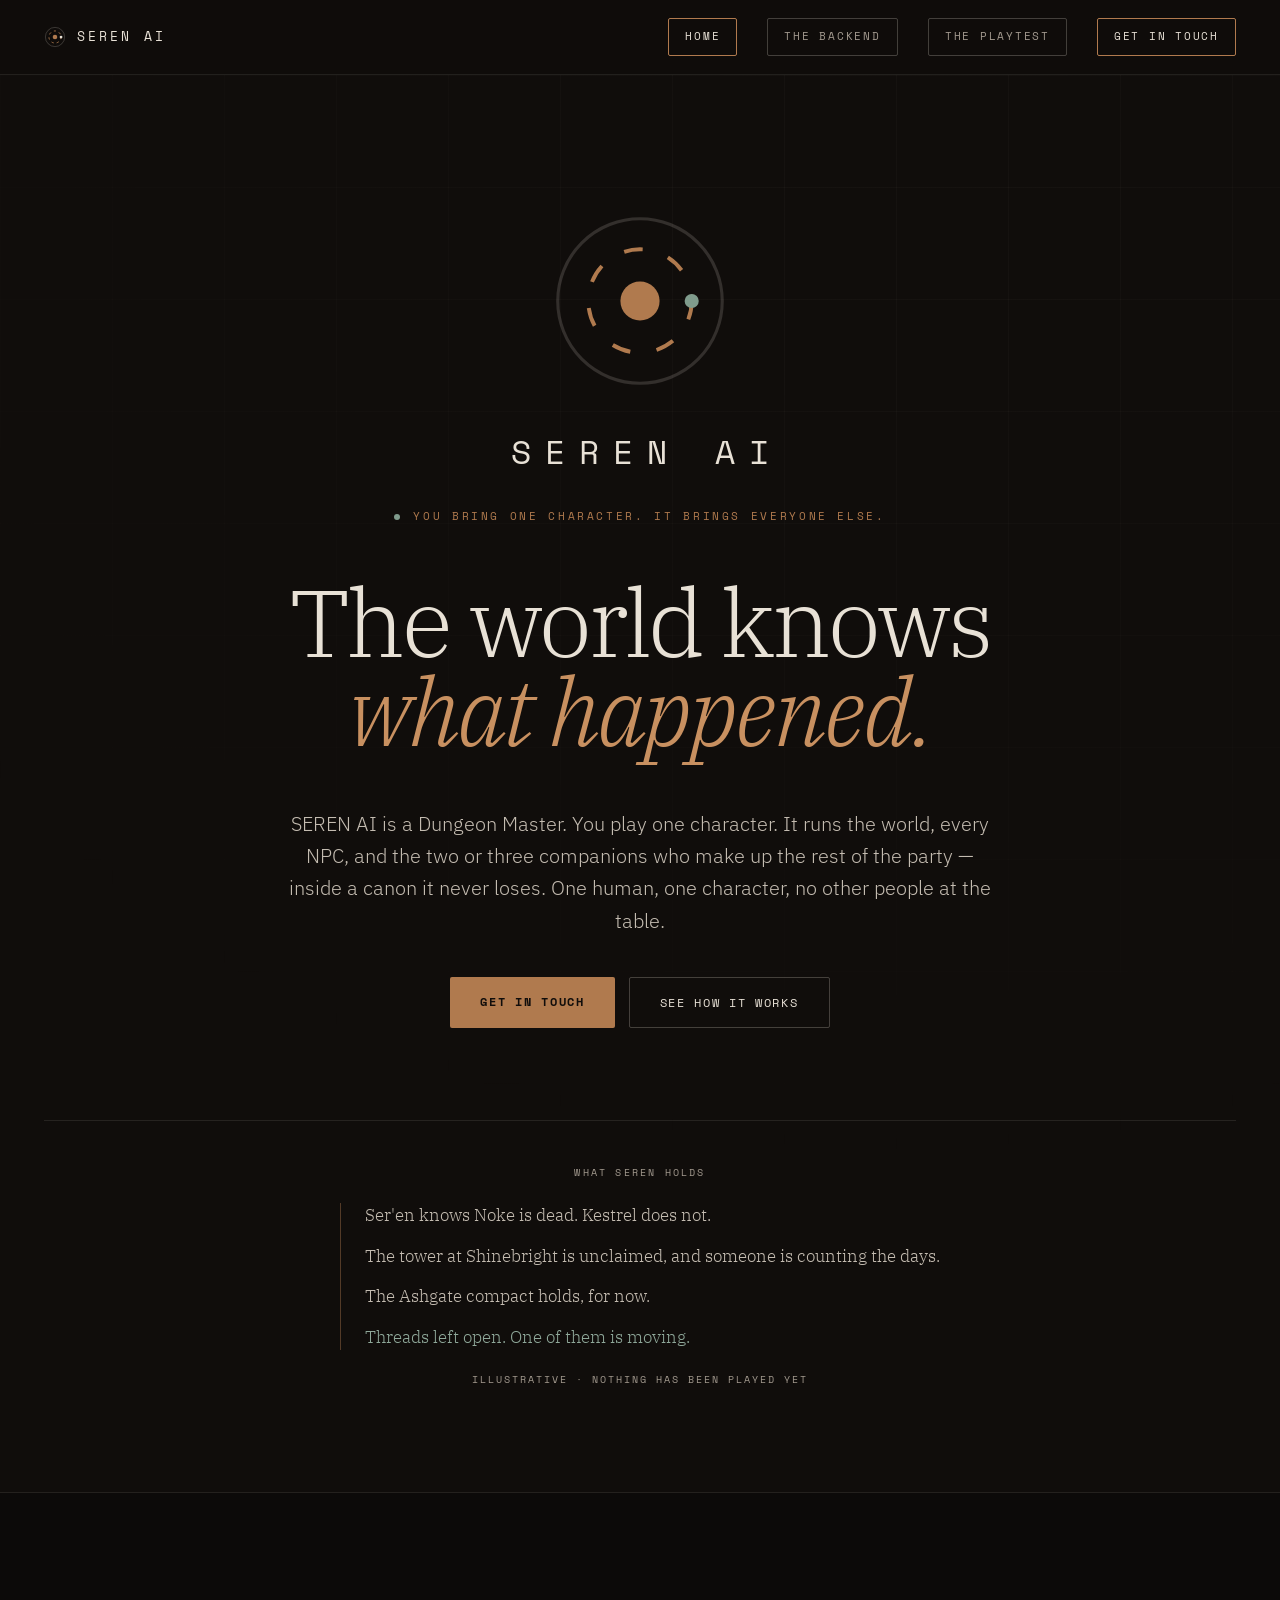
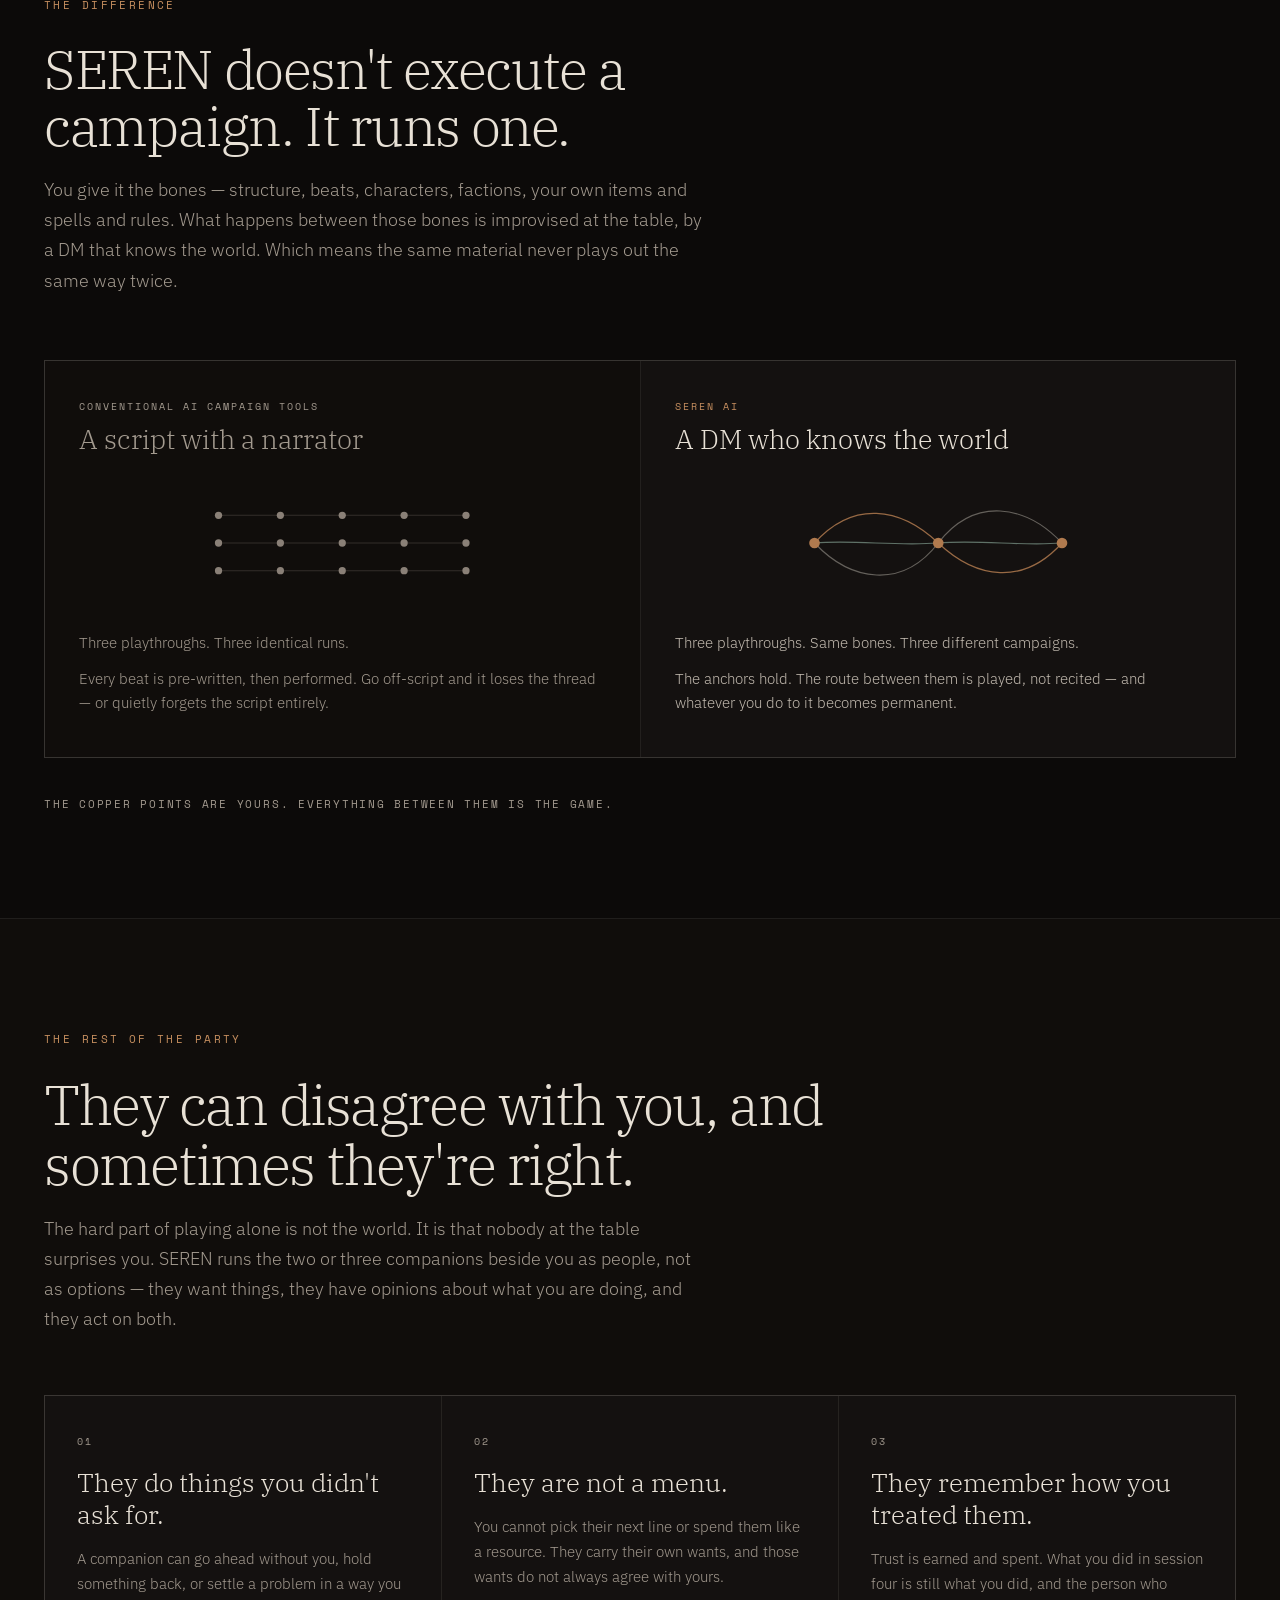
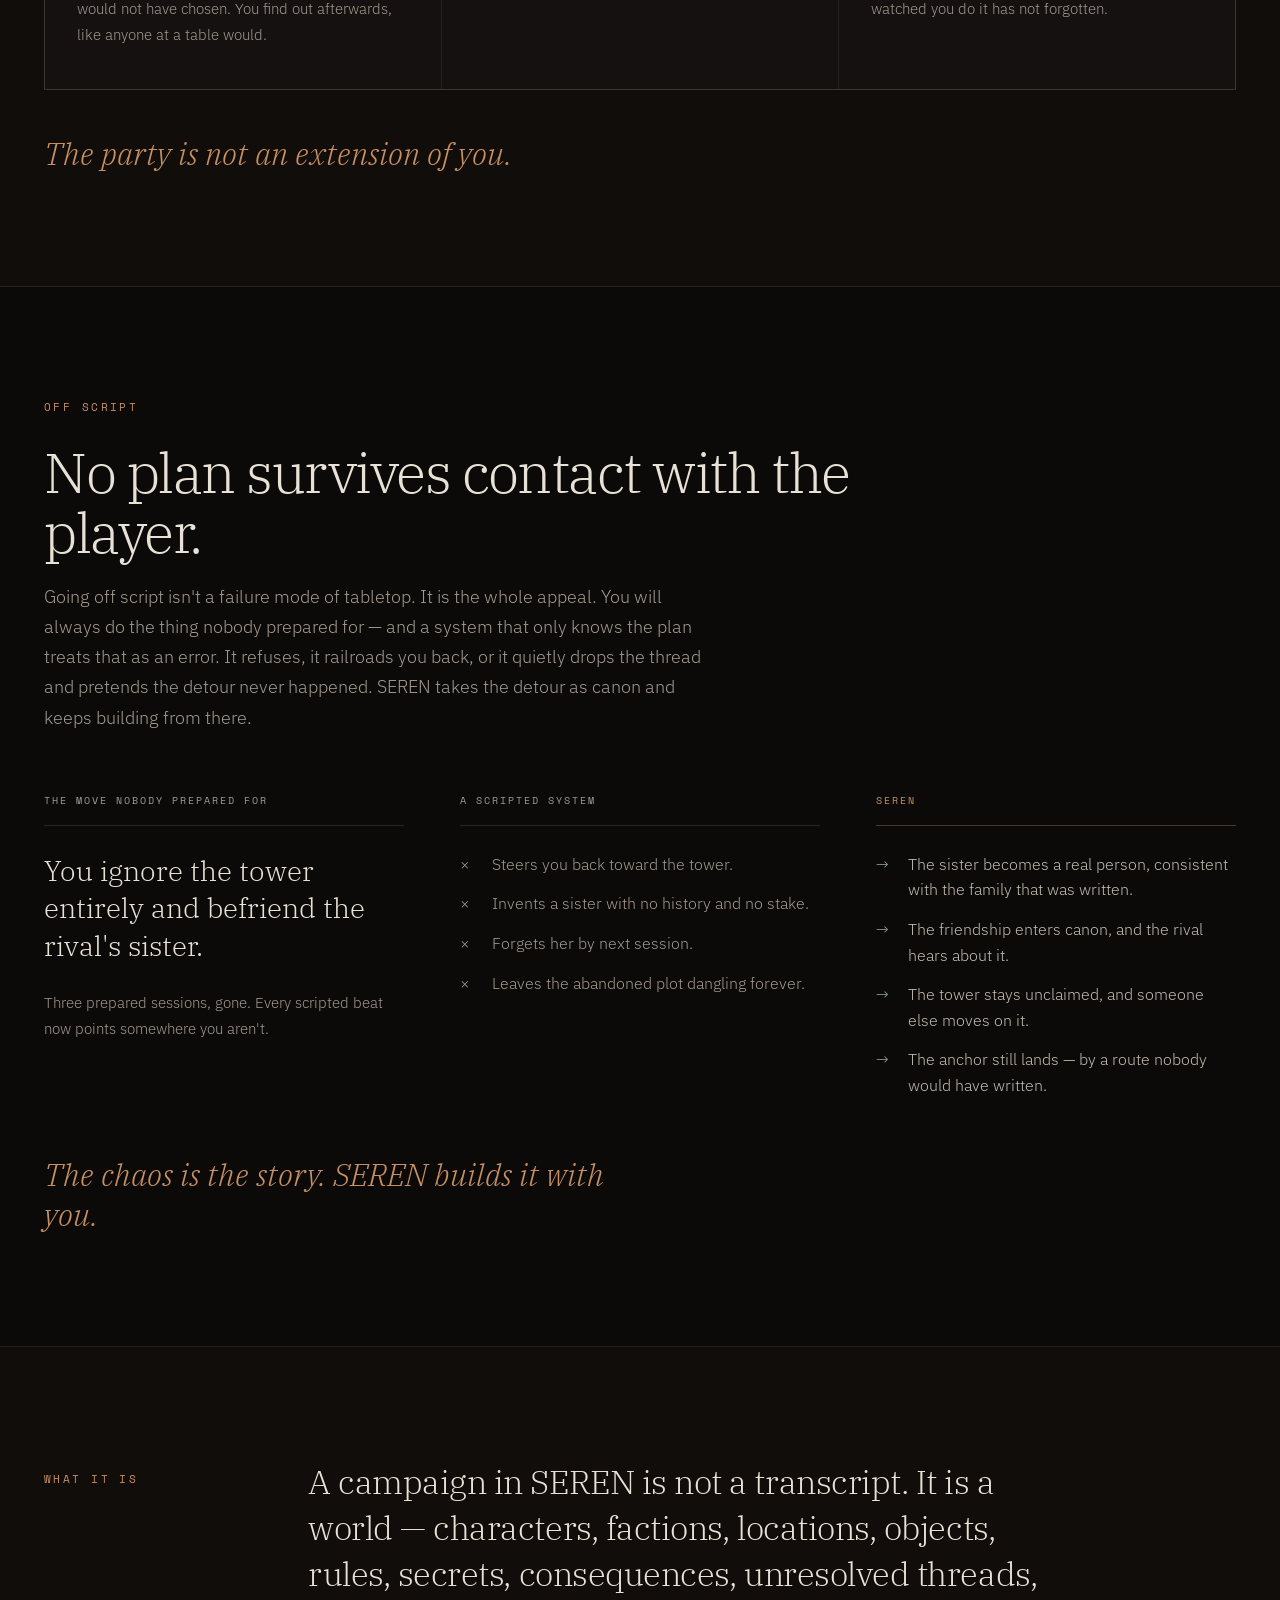
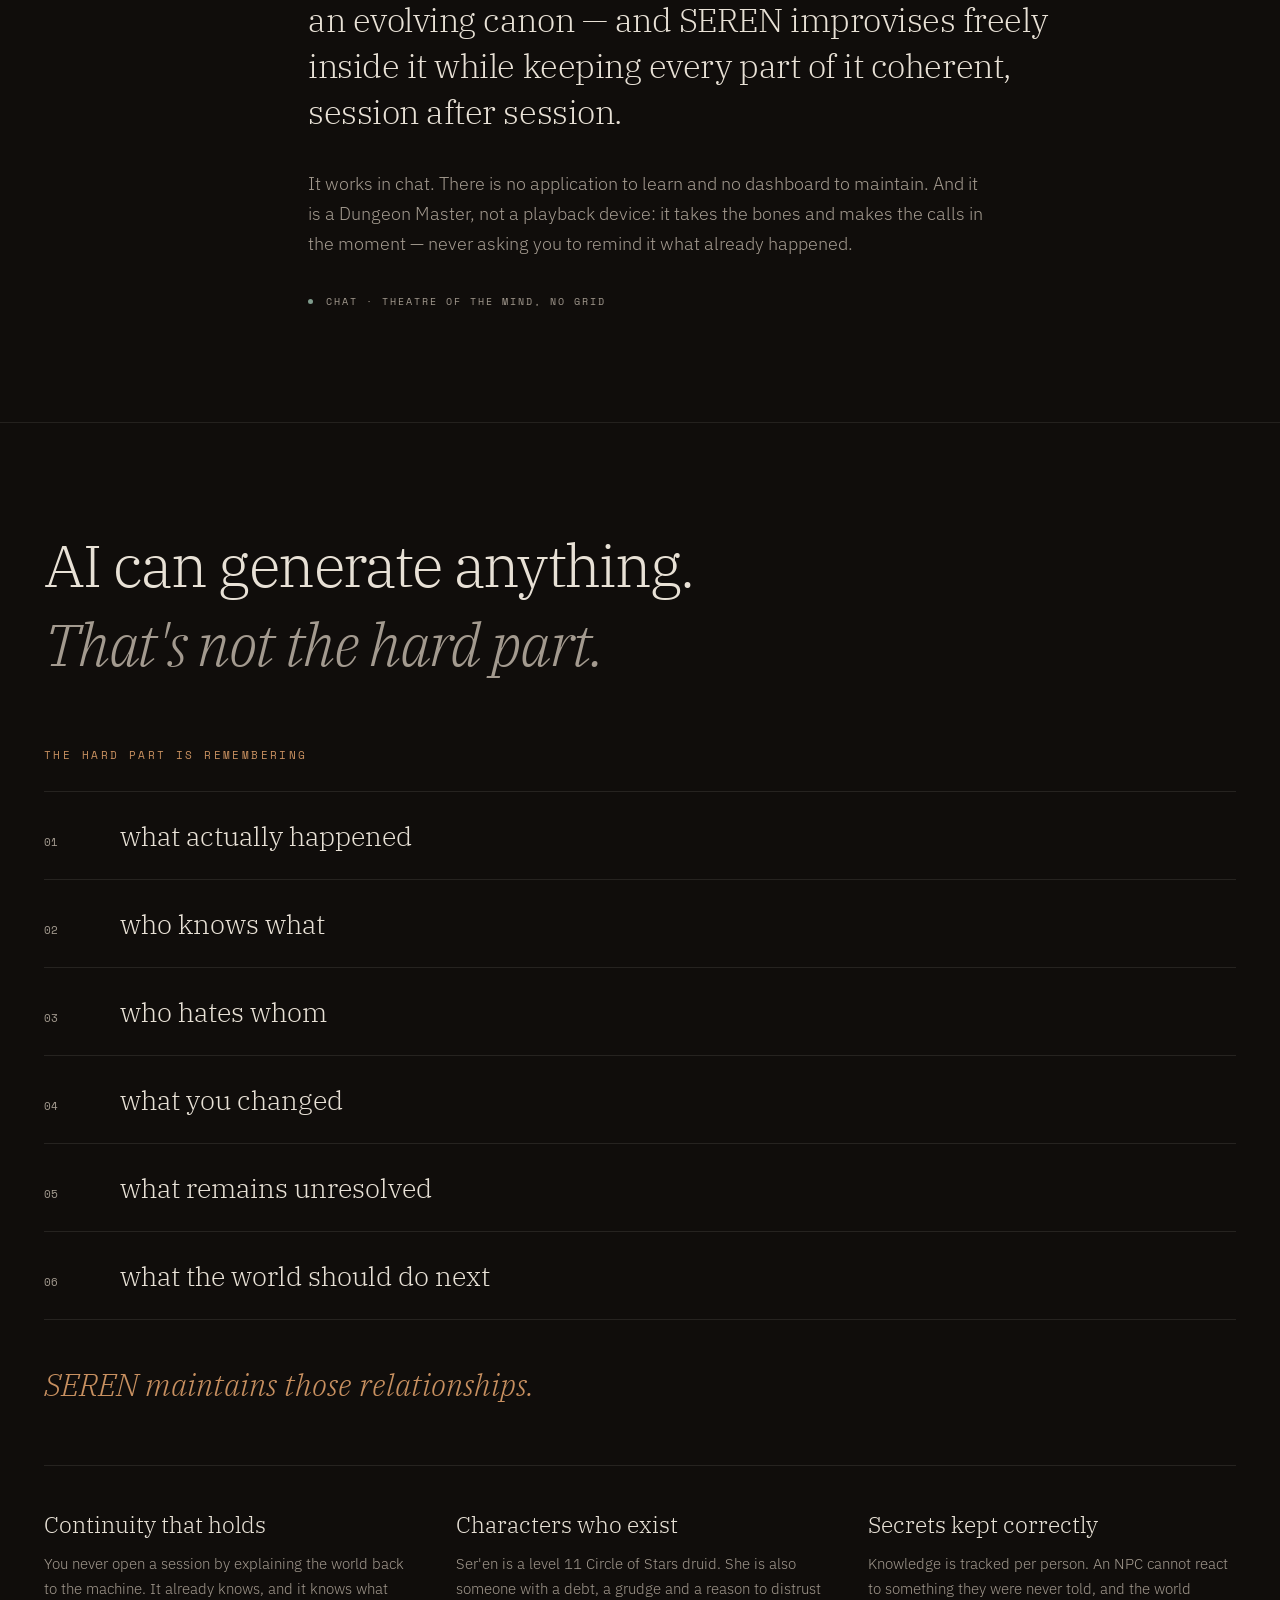
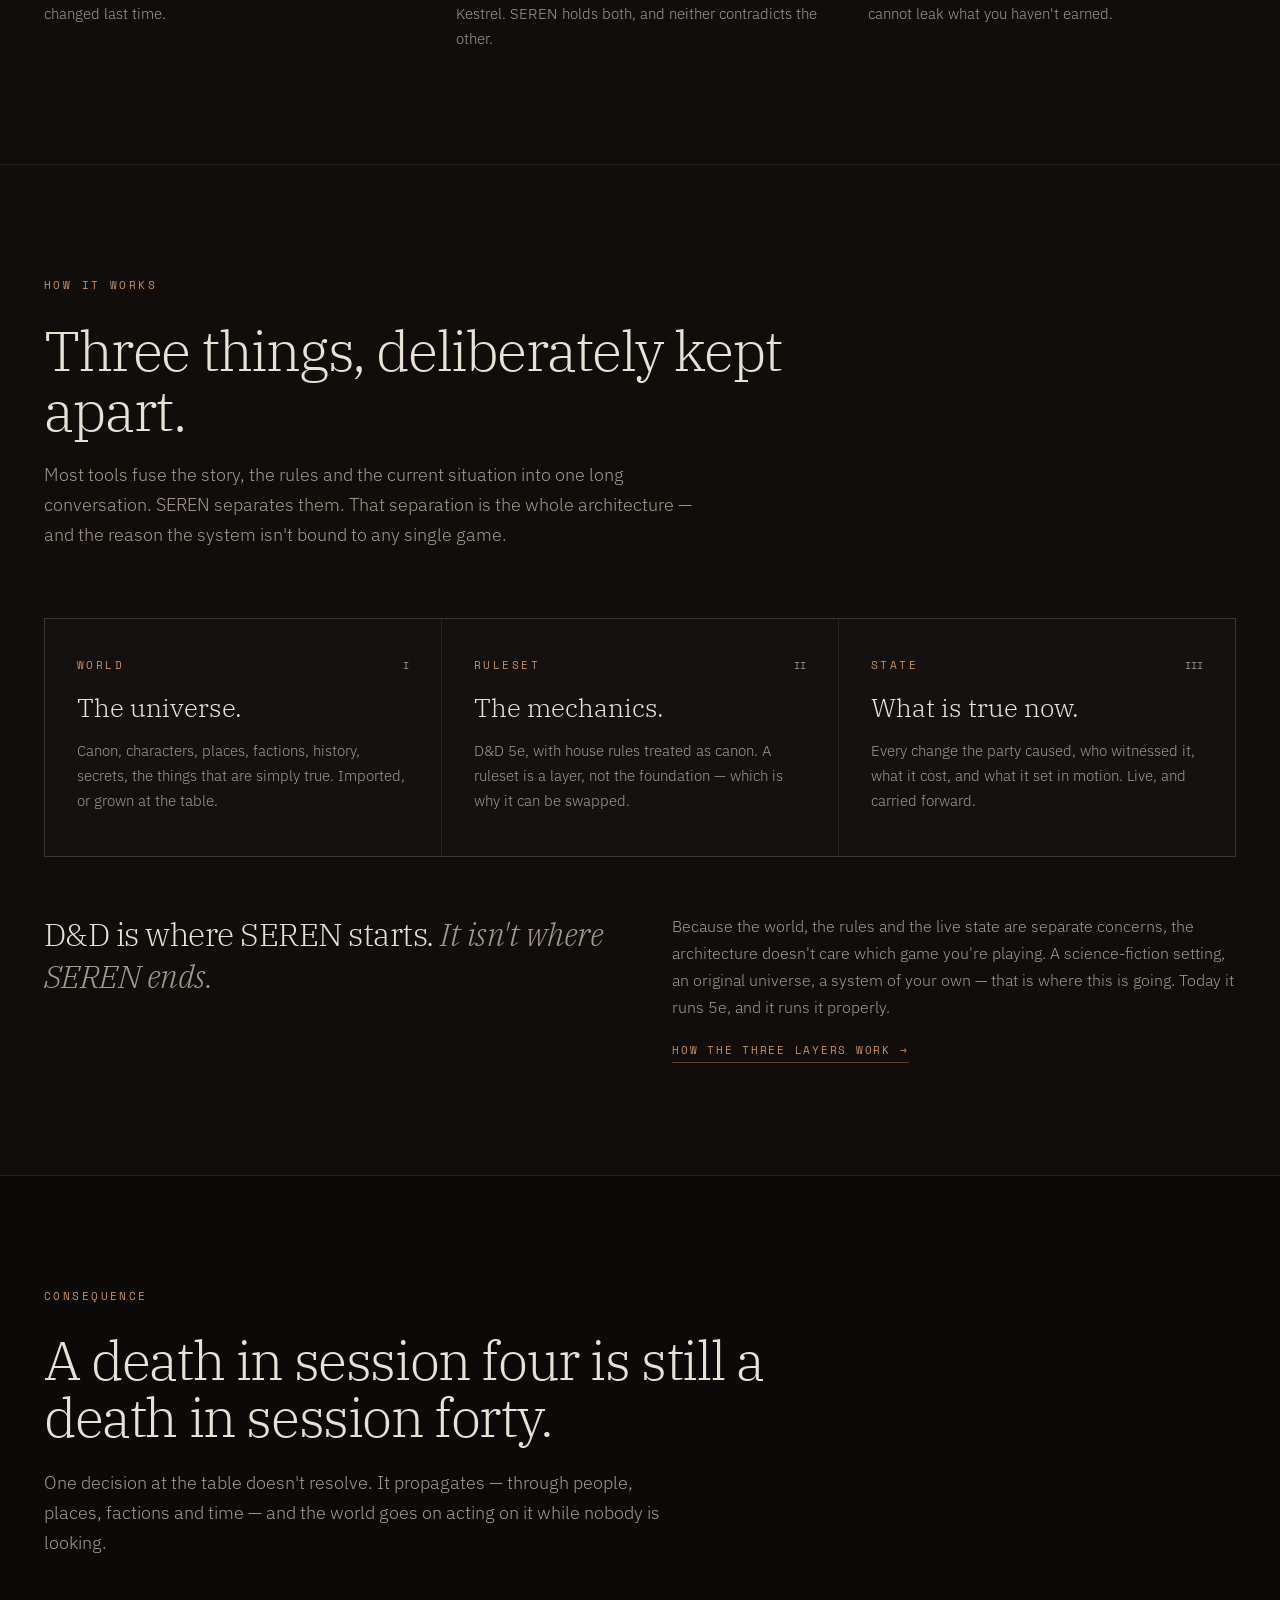
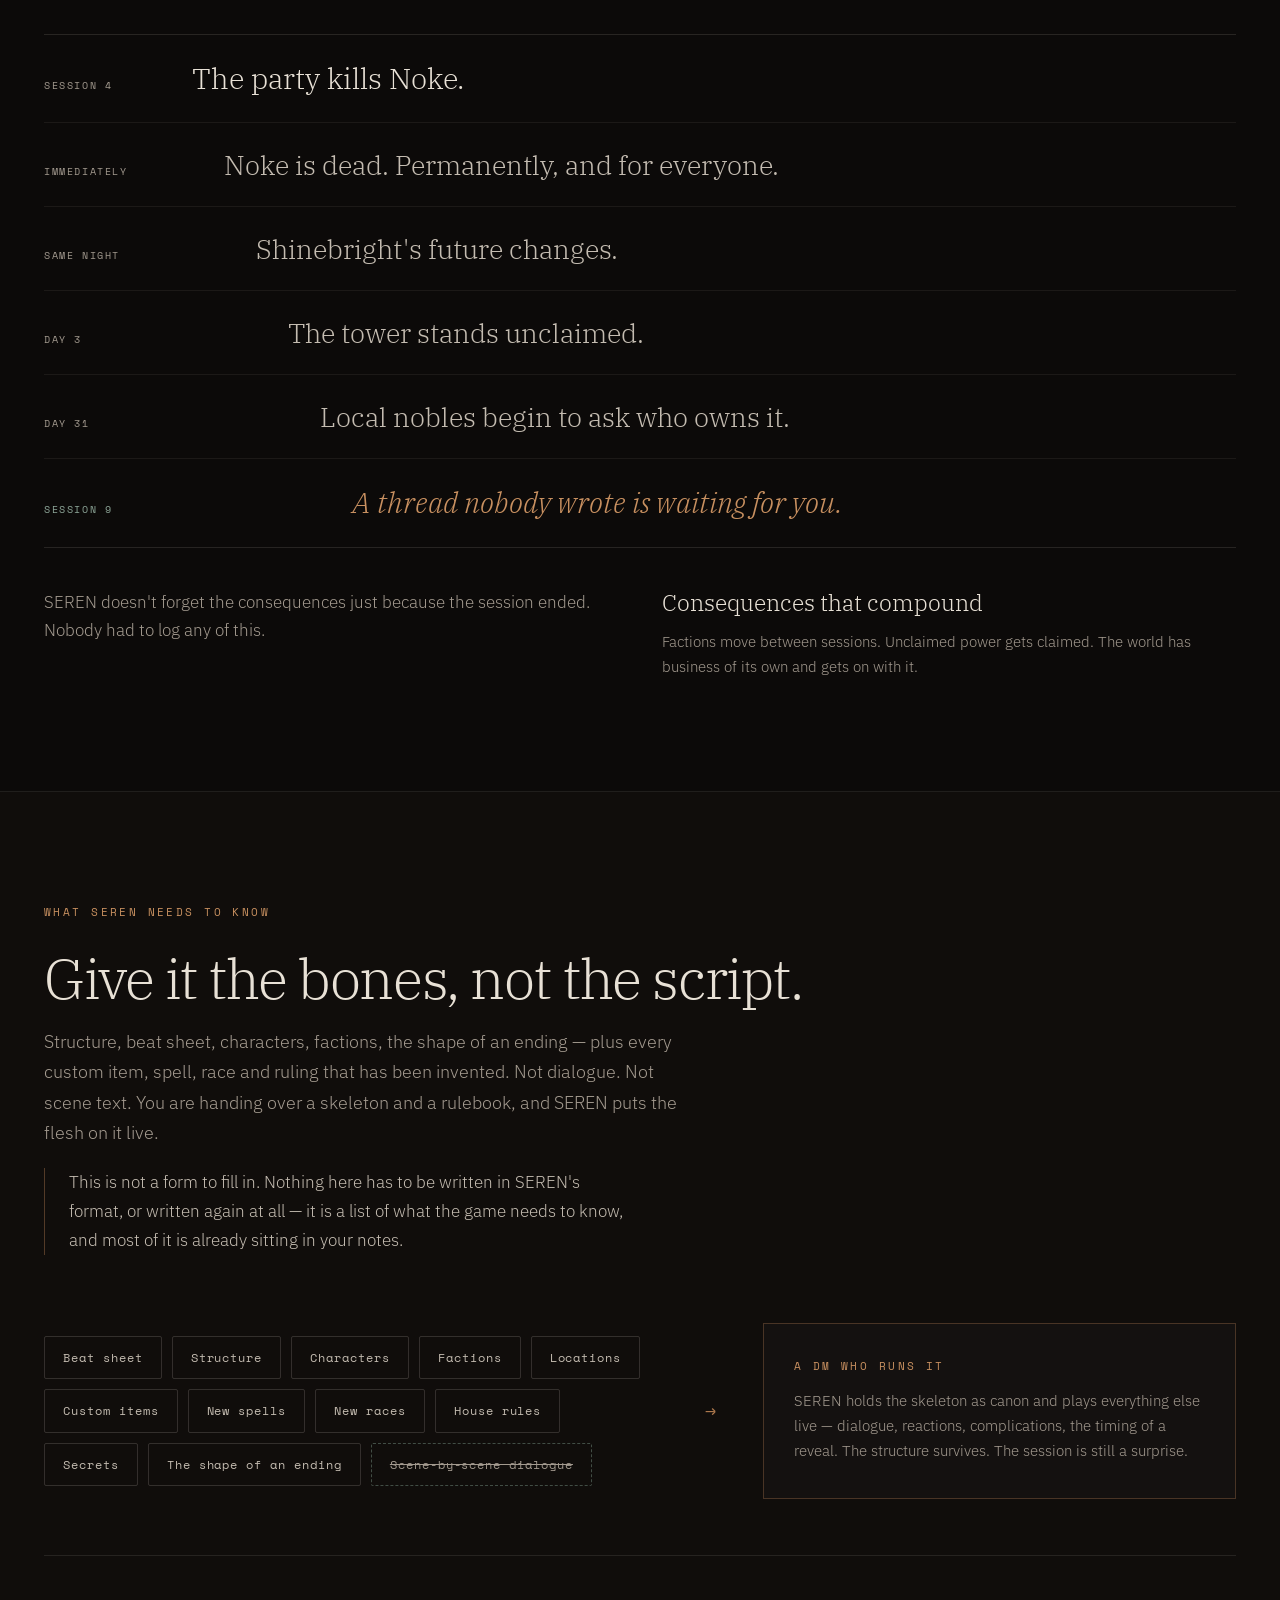
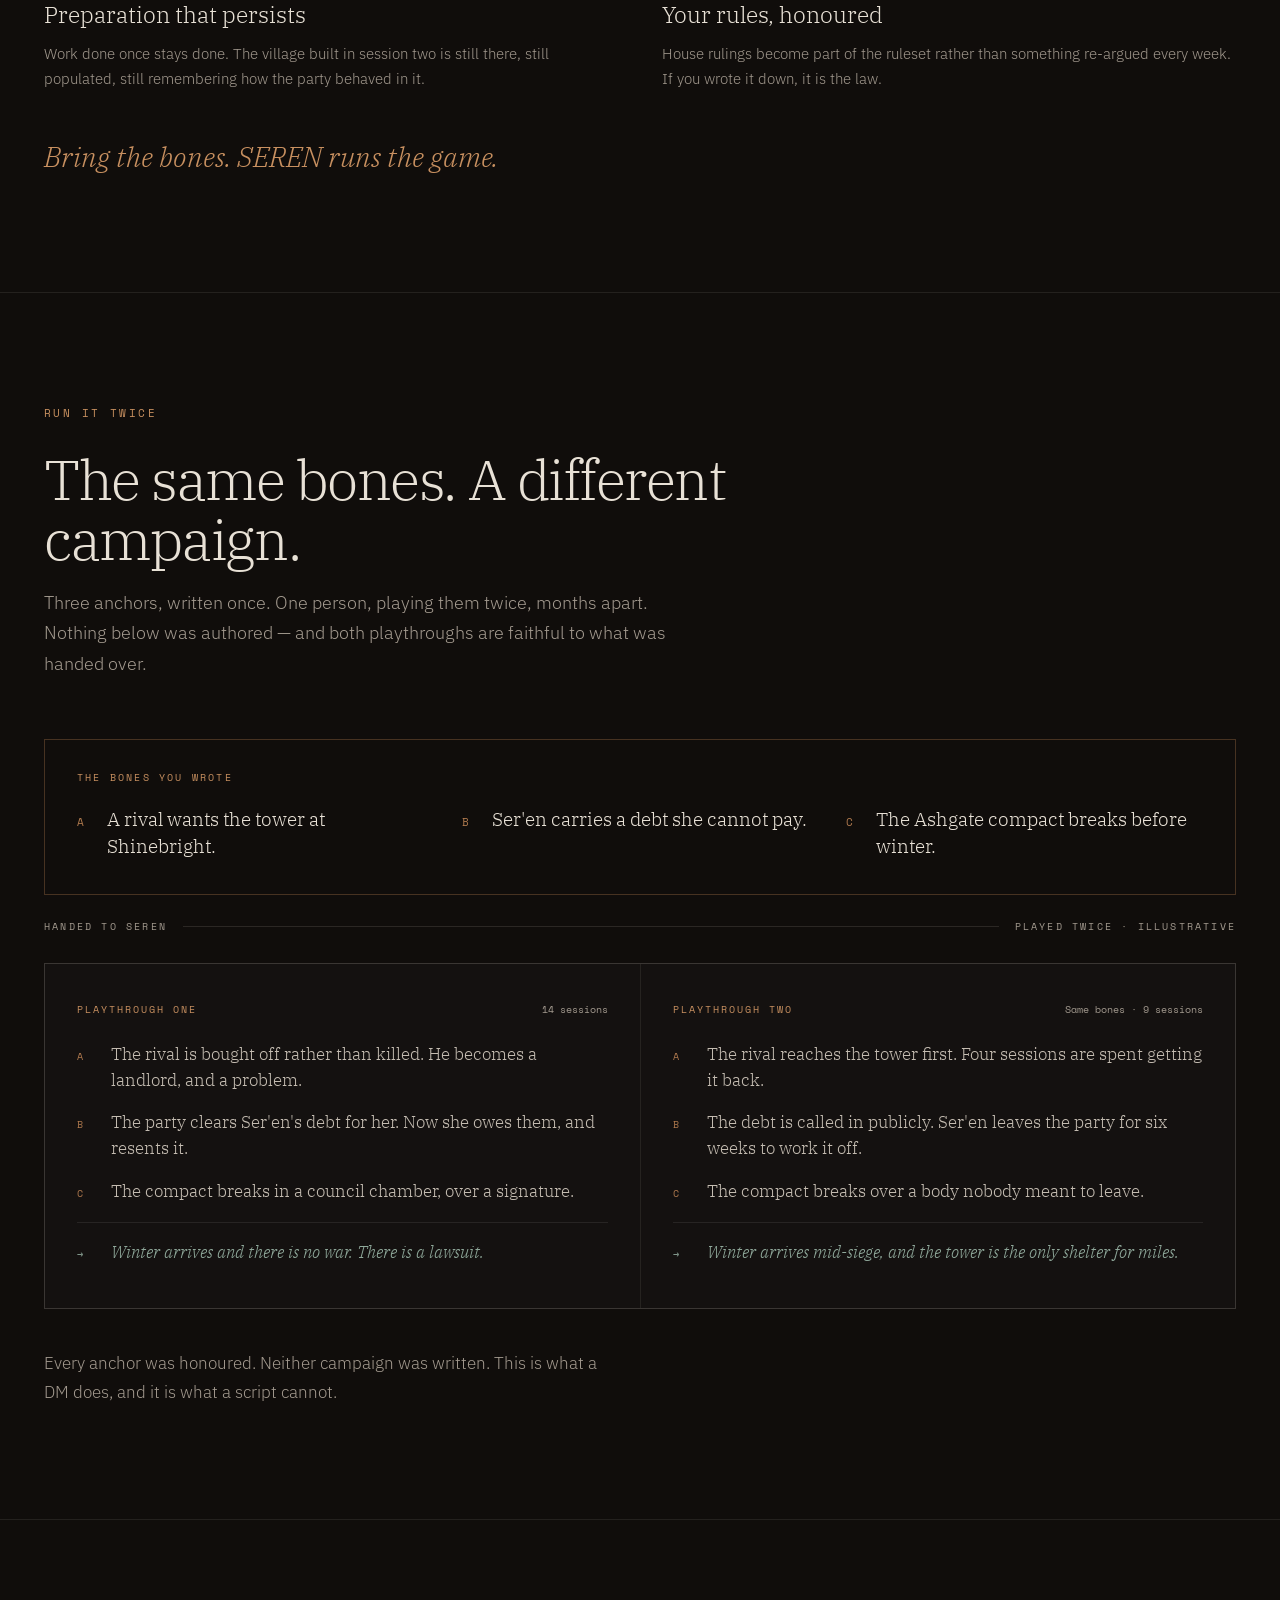
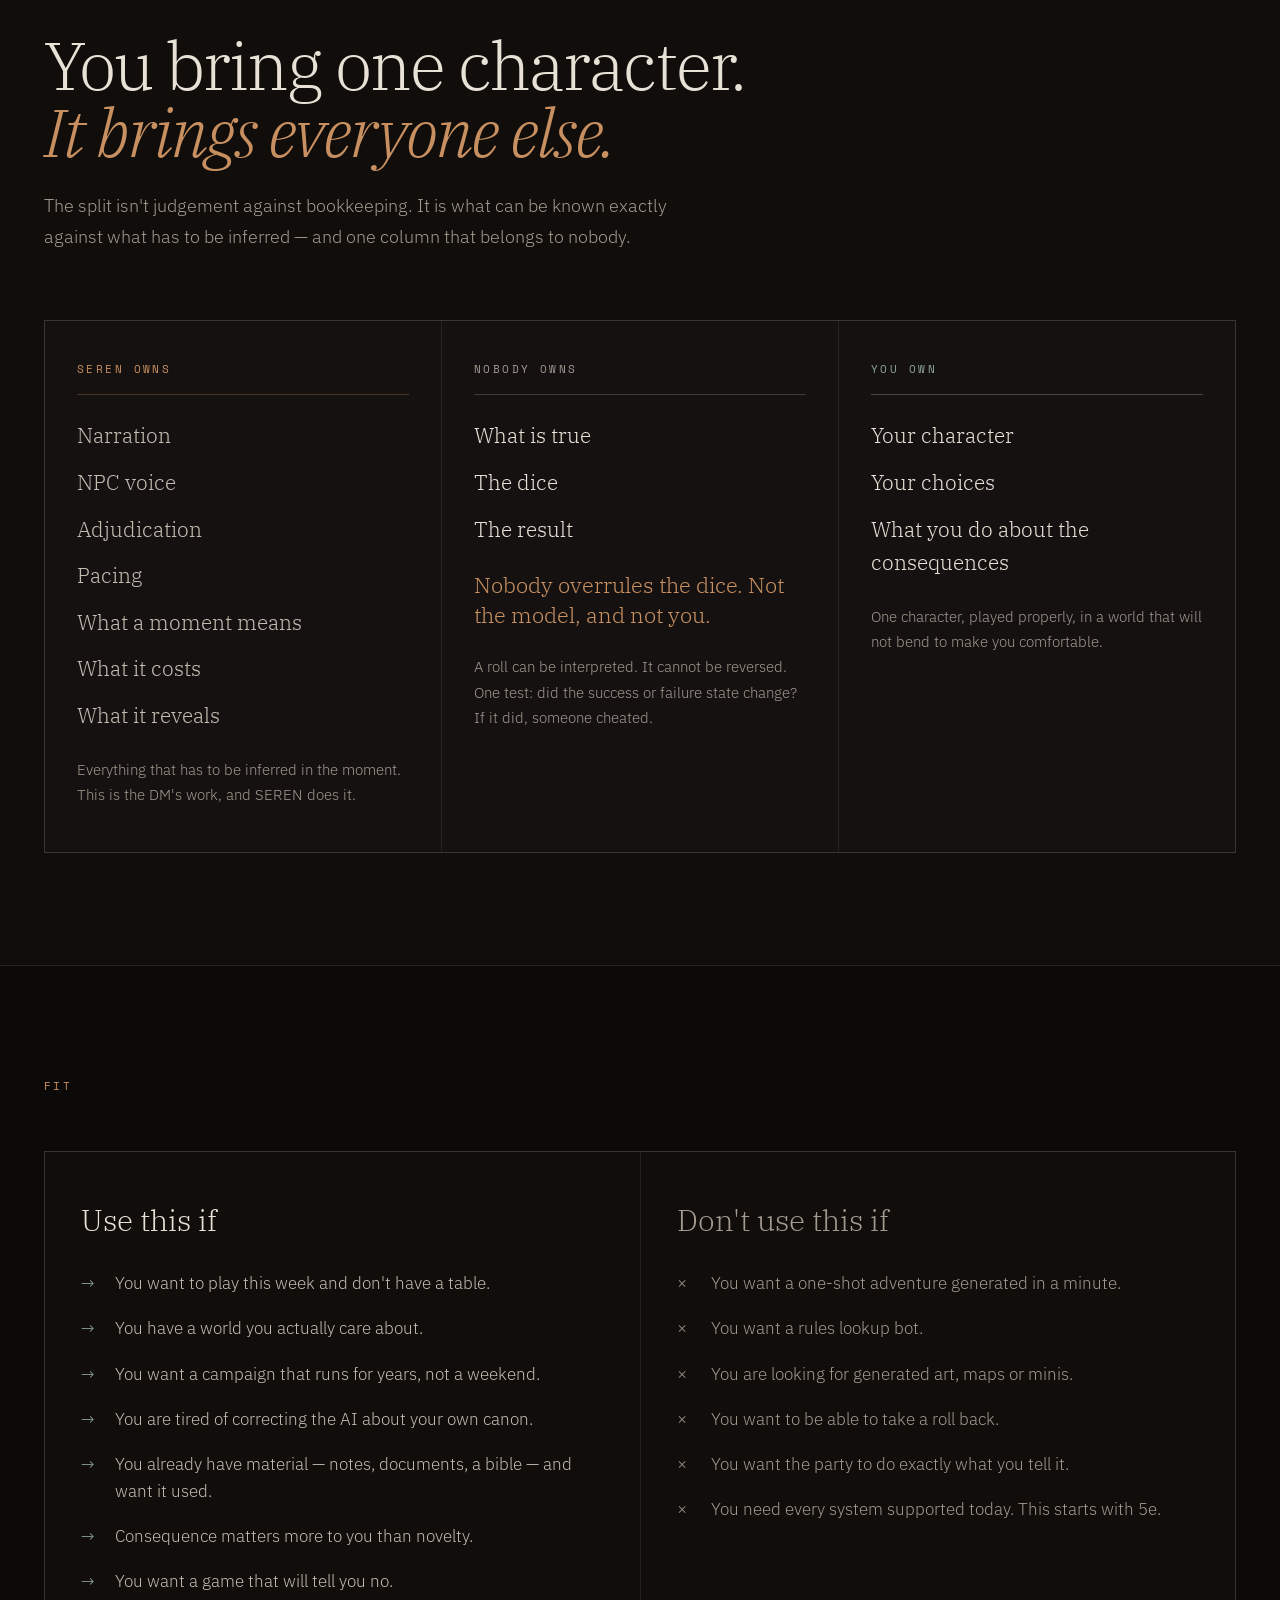
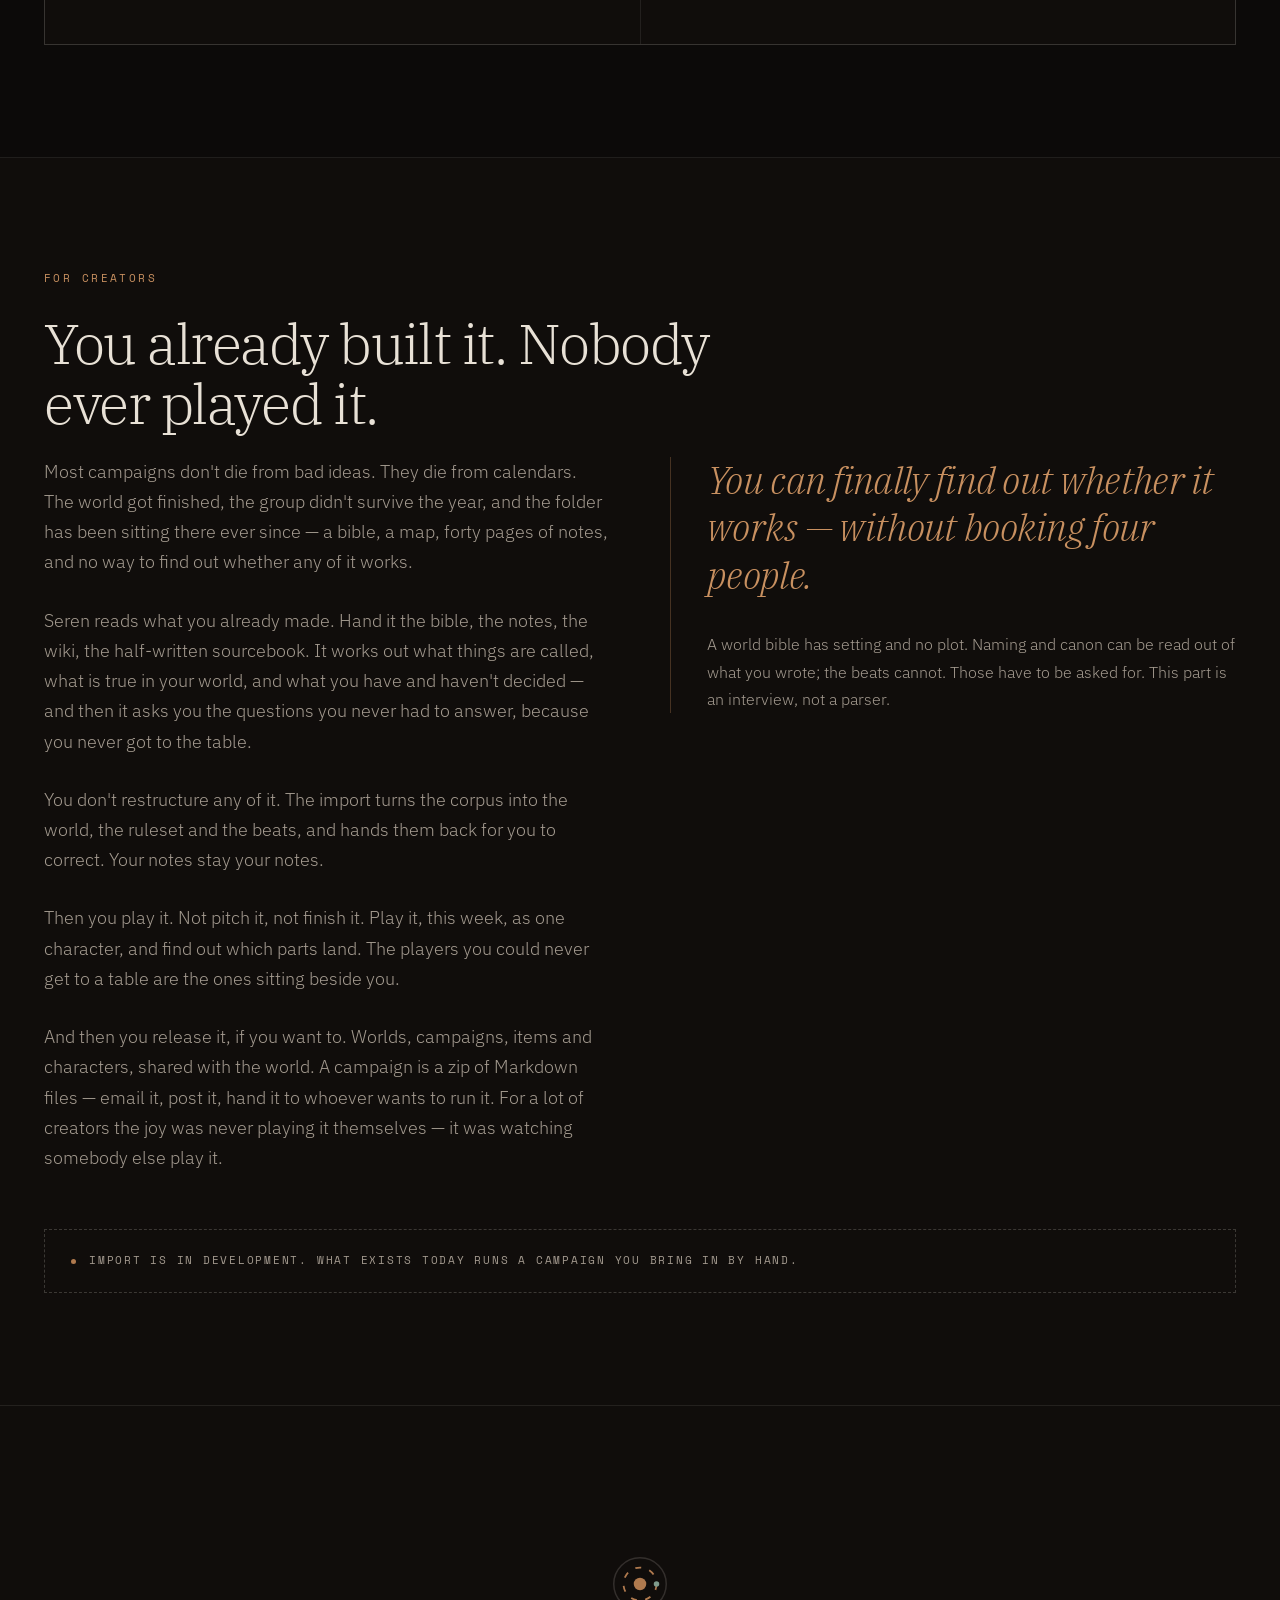
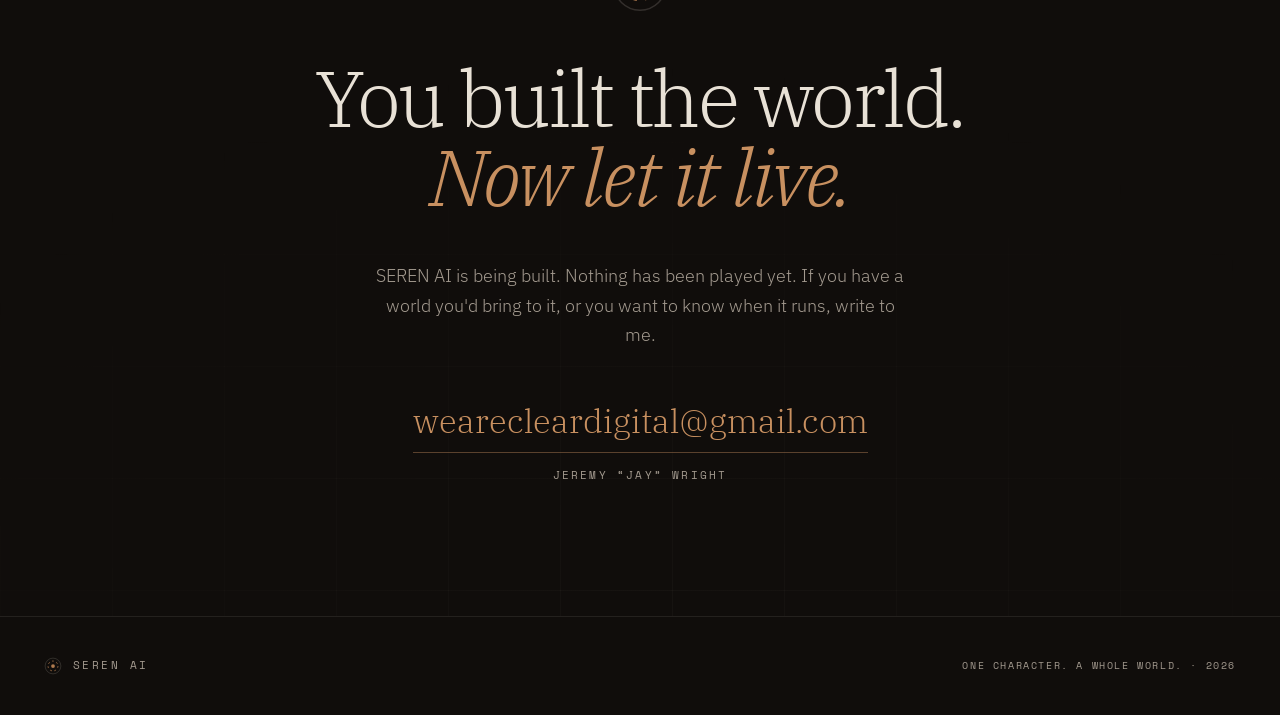
==== index.html @ 4dcf8646 "Playtest page, four-button nav, and the player's own turns index.html: nav replaced with four page b" ====
<!DOCTYPE html>
<html lang="en">
<head>
  <meta charset="utf-8">
  <meta name="viewport" content="width=device-width, initial-scale=1">
  <title>SEREN AI — You bring one character. It brings everyone else.</title>
  <meta name="description" content="A Dungeon Master that runs the world, every NPC and the rest of your party, inside a canon it never loses.">
  <meta name="theme-color" content="#100d0b">
  <meta property="og:title" content="SEREN AI — You bring one character. It brings everyone else.">
  <meta property="og:description" content="A Dungeon Master that runs the world, every NPC and the rest of your party, inside a canon it never loses.">
  <meta property="og:type" content="website">
  <link rel="preconnect" href="https://fonts.googleapis.com">
  <link rel="preconnect" href="https://fonts.gstatic.com" crossorigin>
  <link rel="stylesheet" href="https://fonts.googleapis.com/css2?family=IBM+Plex+Sans:wght@300;700&family=IBM+Plex+Serif:wght@300;700&family=Space+Mono:wght@400;700&display=swap">
  <link rel="stylesheet" href="seren.css">
</head>
<body>
<div class="page-box">

  <header class="site-header">
    <div class="row-3">
      <svg width="22" height="22" viewBox="0 0 24 24" fill="none" class="page-box-2">
        <circle cx="12" cy="12" r="10.5" stroke="rgba(232,225,214,.22)" stroke-width="1"></circle>
        <circle cx="12" cy="12" r="6.6" stroke="#b07a4e" stroke-width="1" stroke-dasharray="2.4 3.4"></circle>
        <circle cx="12" cy="12" r="2.5" fill="#b07a4e"></circle>
        <circle cx="18.6" cy="12" r="1.5" fill="#e8e1d6"></circle>
      </svg>
      <span class="page-meta">Seren&nbsp;AI</span>
    </div>
    <nav class="page-meta-2">
      <a href="index.html" class="nav-btn is-here">Home</a>
      <a href="backend.html" class="nav-btn">The backend</a>
      <a href="playtest.html" class="nav-btn">The playtest</a>
      <a href="#contact" class="nav-btn nav-btn-key">Get in touch</a>
    </nav>
  </header>

  <section class="page-box-3">
    <div class="page-veil"></div>
    <div class="page-col">
      <div class="page-row-3">
        <svg width="188" height="188" viewBox="0 0 24 24" fill="none" class="block">
          <circle cx="12" cy="12" r="10.5" stroke="rgba(232,225,214,.16)" stroke-width=".4"></circle>
          <g class="page-box-4">
            <circle cx="12" cy="12" r="6.6" stroke="#b07a4e" stroke-width=".5" stroke-dasharray="2.4 3.4"></circle>
            <circle cx="18.6" cy="12" r=".9" fill="#7f9b8c"></circle>
          </g>
          <circle cx="12" cy="12" r="2.5" fill="#b07a4e"></circle>
        </svg>
        <div class="page-meta-3">Seren AI</div>
        <div class="page-meta-4">
          <span class="page-dot"></span>
          <span>You bring one character. It brings everyone else.</span>
        </div>
      </div>

      <h1 class="page-title">The world knows<br><span class="text">what happened.</span></h1>
      <div class="page-row-4">
        <p class="page-text">SEREN AI is a Dungeon Master. You play one character. It runs the world, every NPC, and the two or three companions who make up the rest of the party — inside a canon it never loses. One human, one character, no other people at the table.</p>
        <div class="page-meta-5">
          <a href="#contact" class="page-box-5">Get in touch</a>
          <a href="#how" class="page-card-2">See how it works</a>
        </div>

        <div class="page-row-5">
          <div class="page-meta-6">What SEREN holds</div>
          <div class="page-display-2">
            <div>Ser'en knows Noke is dead. Kestrel does not.</div>
            <div>The tower at Shinebright is unclaimed, and someone is counting the days.</div>
            <div>The Ashgate compact holds, for now.</div>
            <div class="verdigris">Threads left open. One of them is moving.</div>
          </div>
          <div class="label-wide">Illustrative · nothing has been played yet</div>
        </div>
      </div>
    </div>
  </section>

  <section class="page-band">
    <div class="wrap">
      <div class="eyebrow">The difference</div>
      <h2 class="page-title-2">SEREN doesn't execute a campaign. It runs one.</h2>
      <p class="page-text-2">You give it the bones — structure, beats, characters, factions, your own items and spells and rules. What happens between those bones is improvised at the table, by a DM that knows the world. Which means the same material never plays out the same way twice.</p>

      <div class="page-grid4">
        <div class="page-row-6">
          <div class="page-row-2">
            <span class="label-wide">Conventional AI campaign tools</span>
            <span class="page-display-3">A script with a narrator</span>
          </div>
          <svg viewBox="0 0 280 120" width="100%" height="128" fill="none" class="block">
            <path d="M24 34H256" stroke="#332e2a" stroke-width="1"></path>
            <path d="M24 60H256" stroke="#332e2a" stroke-width="1"></path>
            <path d="M24 86H256" stroke="#332e2a" stroke-width="1"></path>
            <circle cx="24" cy="34" r="3.4" fill="#8a8077"></circle><circle cx="82" cy="34" r="3.4" fill="#8a8077"></circle><circle cx="140" cy="34" r="3.4" fill="#8a8077"></circle><circle cx="198" cy="34" r="3.4" fill="#8a8077"></circle><circle cx="256" cy="34" r="3.4" fill="#8a8077"></circle>
            <circle cx="24" cy="60" r="3.4" fill="#8a8077"></circle><circle cx="82" cy="60" r="3.4" fill="#8a8077"></circle><circle cx="140" cy="60" r="3.4" fill="#8a8077"></circle><circle cx="198" cy="60" r="3.4" fill="#8a8077"></circle><circle cx="256" cy="60" r="3.4" fill="#8a8077"></circle>
            <circle cx="24" cy="86" r="3.4" fill="#8a8077"></circle><circle cx="82" cy="86" r="3.4" fill="#8a8077"></circle><circle cx="140" cy="86" r="3.4" fill="#8a8077"></circle><circle cx="198" cy="86" r="3.4" fill="#8a8077"></circle><circle cx="256" cy="86" r="3.4" fill="#8a8077"></circle>
          </svg>
          <div class="page-row-7">
            <div>Three playthroughs. Three identical runs.</div>
            <div>Every beat is pre-written, then performed. Go off-script and it loses the thread — or quietly forgets the script entirely.</div>
          </div>
        </div>
        <div class="page-row-8">
          <div class="page-row-2">
            <span class="meta-2">SEREN AI</span>
            <span class="page-display-4">A DM who knows the world</span>
          </div>
          <svg viewBox="0 0 280 120" width="100%" height="128" fill="none" class="block">
            <path d="M24 60C60 20 104 26 140 60C176 94 220 100 256 60" stroke="#b07a4e" stroke-width="1.1" stroke-opacity=".85"></path>
            <path d="M24 60C62 57 100 63 140 60C180 57 218 63 256 60" stroke="#7f9b8c" stroke-width="1.1" stroke-opacity=".7"></path>
            <path d="M24 60C58 96 106 104 140 60C174 16 222 24 256 60" stroke="#e8e1d6" stroke-width="1.1" stroke-opacity=".38"></path>
            <circle cx="24" cy="60" r="5" fill="#b07a4e"></circle>
            <circle cx="140" cy="60" r="5" fill="#b07a4e"></circle>
            <circle cx="256" cy="60" r="5" fill="#b07a4e"></circle>
          </svg>
          <div class="page-row-9">
            <div>Three playthroughs. Same bones. Three different campaigns.</div>
            <div>The anchors hold. The route between them is played, not recited — and whatever you do to it becomes permanent.</div>
          </div>
        </div>
      </div>
      <p class="page-meta-7">The copper points are yours. Everything between them is the game.</p>
    </div>
  </section>

  <section id="party" class="band">
    <div class="wrap">
      <div class="eyebrow">The rest of the party</div>
      <h2 class="title">They can disagree with you, and sometimes they're right.</h2>
      <p class="text-2">The hard part of playing alone is not the world. It is that nobody at the table surprises you. SEREN runs the two or three companions beside you as people, not as options — they want things, they have opinions about what you are doing, and they act on both.</p>

      <div class="grid4">
        <div class="row">
          <span class="party-meta">01</span>
          <div class="display">They do things you didn't ask for.</div>
          <p class="body-copy">A companion can go ahead without you, hold something back, or settle a problem in a way you would not have chosen. You find out afterwards, like anyone at a table would.</p>
        </div>
        <div class="row">
          <span class="party-meta">02</span>
          <div class="display">They are not a menu.</div>
          <p class="body-copy">You cannot pick their next line or spend them like a resource. They carry their own wants, and those wants do not always agree with yours.</p>
        </div>
        <div class="row">
          <span class="party-meta">03</span>
          <div class="display">They remember how you treated them.</div>
          <p class="body-copy">Trust is earned and spent. What you did in session four is still what you did, and the person who watched you do it has not forgotten.</p>
        </div>
      </div>
      <p class="party-display">The party is not an extension of you.</p>
    </div>
  </section>

  <section class="band-2">
    <div class="wrap">
      <div class="eyebrow">Off script</div>
      <h2 class="title">No plan survives contact with the player.</h2>
      <p class="text-2">Going off script isn't a failure mode of tabletop. It is the whole appeal. You will always do the thing nobody prepared for — and a system that only knows the plan treats that as an error. It refuses, it railroads you back, or it quietly drops the thread and pretends the detour never happened. SEREN takes the detour as canon and keeps building from there.</p>

      <div class="party-grid4">
        <div class="party-row">
          <div class="party-meta-2">The move nobody prepared for</div>
          <div class="party-display-2">You ignore the tower entirely and befriend the rival's sister.</div>
          <p class="body-copy">Three prepared sessions, gone. Every scripted beat now points somewhere you aren't.</p>
        </div>

        <div class="party-row">
          <div class="party-meta-2">A scripted system</div>
          <div class="party-row-2">
            <div class="row-20"><span class="dust">×</span><span>Steers you back toward the tower.</span></div>
            <div class="row-20"><span class="dust">×</span><span>Invents a sister with no history and no stake.</span></div>
            <div class="row-20"><span class="dust">×</span><span>Forgets her by next session.</span></div>
            <div class="row-20"><span class="dust">×</span><span>Leaves the abandoned plot dangling forever.</span></div>
          </div>
        </div>

        <div class="party-row">
          <div class="party-meta-3">SEREN</div>
          <div class="party-row-3">
            <div class="row-20"><span class="verdigris">→</span><span>The sister becomes a real person, consistent with the family that was written.</span></div>
            <div class="row-20"><span class="verdigris">→</span><span>The friendship enters canon, and the rival hears about it.</span></div>
            <div class="row-20"><span class="verdigris">→</span><span>The tower stays unclaimed, and someone else moves on it.</span></div>
            <div class="row-20"><span class="verdigris">→</span><span>The anchor still lands — by a route nobody would have written.</span></div>
          </div>
        </div>
      </div>

      <p class="party-display-3">The chaos is the story. SEREN builds it with you.</p>
    </div>
  </section>

  <section id="what" class="band">
    <div class="what-grid4">
      <div class="what-meta-2">What it is</div>
      <div class="what-row">
        <p class="what-display-2">A campaign in SEREN is not a transcript. It is a world — characters, factions, locations, objects, rules, secrets, consequences, unresolved threads, an evolving canon — and SEREN improvises freely inside it while keeping every part of it coherent, session after session.</p>
        <p class="what-text">It works in chat. There is no application to learn and no dashboard to maintain. And it is a Dungeon Master, not a playback device: it takes the bones and makes the calls in the moment — never asking you to remind it what already happened.</p>
        <div class="what-meta-3">
          <span class="what-dot"></span>
          <span>Chat · theatre of the mind, no grid</span>
        </div>
      </div>
    </div>
  </section>

  <section class="band">
    <div class="wrap">
      <h2 class="what-title">AI can generate anything.</h2>
      <h2 class="what-title-2">That's not the hard part.</h2>
      <div class="eyebrow">The hard part is remembering</div>
      <div class="row-4">
        <div class="what-grid3">
          <span class="what-meta">01</span>
          <span class="what-display">what actually happened</span>
        </div>
        <div class="what-grid3">
          <span class="what-meta">02</span>
          <span class="what-display">who knows what</span>
        </div>
        <div class="what-grid3">
          <span class="what-meta">03</span>
          <span class="what-display">who hates whom</span>
        </div>
        <div class="what-grid3">
          <span class="what-meta">04</span>
          <span class="what-display">what you changed</span>
        </div>
        <div class="what-grid3">
          <span class="what-meta">05</span>
          <span class="what-display">what remains unresolved</span>
        </div>
        <div class="what-grid3-2">
          <span class="what-meta">06</span>
          <span class="what-display">what the world should do next</span>
        </div>
      </div>
      <p class="what-display-3">SEREN maintains those relationships.</p>

      <div class="what-grid4-2">
        <div class="row-2">
          <div class="pull">Continuity that holds</div>
          <p class="body-copy">You never open a session by explaining the world back to the machine. It already knows, and it knows what changed last time.</p>
        </div>
        <div class="row-2">
          <div class="pull">Characters who exist</div>
          <p class="body-copy">Ser'en is a level 11 Circle of Stars druid. She is also someone with a debt, a grudge and a reason to distrust Kestrel. SEREN holds both, and neither contradicts the other.</p>
        </div>
        <div class="row-2">
          <div class="pull">Secrets kept correctly</div>
          <p class="body-copy">Knowledge is tracked per person. An NPC cannot react to something they were never told, and the world cannot leak what you haven't earned.</p>
        </div>
      </div>
    </div>
  </section>

  <section id="how" class="band">
    <div class="wrap">
      <div class="eyebrow">How it works</div>
      <h2 class="title">Three things, deliberately kept apart.</h2>
      <p class="text-4">Most tools fuse the story, the rules and the current situation into one long conversation. SEREN separates them. That separation is the whole architecture — and the reason the system isn't bound to any single game.</p>

      <div class="how-grid2">
        <div class="row">
          <div class="how-row">
            <span class="eyebrow-bare">World</span>
            <span class="how-meta-2">I</span>
          </div>
          <div class="display">The universe.</div>
          <p class="how-text">Canon, characters, places, factions, history, secrets, the things that are simply true. Imported, or grown at the table.</p>
        </div>
        <div class="row">
          <div class="how-row">
            <span class="eyebrow-bare">Ruleset</span>
            <span class="how-meta-2">II</span>
          </div>
          <div class="display">The mechanics.</div>
          <p class="how-text">D&amp;D 5e, with house rules treated as canon. A ruleset is a layer, not the foundation — which is why it can be swapped.</p>
        </div>
        <div class="row">
          <div class="how-row">
            <span class="eyebrow-bare">State</span>
            <span class="how-meta-2">III</span>
          </div>
          <div class="display">What is true now.</div>
          <p class="how-text">Every change the party caused, who witnessed it, what it cost, and what it set in motion. Live, and carried forward.</p>
        </div>
      </div>

      <div class="how-grid4">
        <p class="how-display-5">D&amp;D is where SEREN starts. <span class="text-5">It isn't where SEREN ends.</span></p>
        <div class="how-row-6">
          <p class="text-3">Because the world, the rules and the live state are separate concerns, the architecture doesn't care which game you're playing. A science-fiction setting, an original universe, a system of your own — that is where this is going. Today it runs 5e, and it runs it properly.</p>
          <a href="backend.html" class="how-meta-4">How the three layers work →</a>
        </div>
      </div>
    </div>
  </section>

  <section class="band-2">
    <div class="wrap">
      <div class="eyebrow">Consequence</div>
      <h2 class="how-title">A death in session four is still a death in session forty.</h2>
      <p class="how-text-4">One decision at the table doesn't resolve. It propagates — through people, places, factions and time — and the world goes on acting on it while nobody is looking.</p>

      <div class="row-4">
        <div class="how-grid3-5">
          <span class="label">Session 4</span>
          <span class="how-display-6">The party kills Noke.</span>
        </div>
        <div class="how-grid3-2">
          <span class="label">Immediately</span>
          <span class="how-display-7">Noke is dead. Permanently, and for everyone.</span>
        </div>
        <div class="how-grid3-2">
          <span class="label">Same night</span>
          <span class="how-display-8">Shinebright's future changes.</span>
        </div>
        <div class="how-grid3-2">
          <span class="label">Day 3</span>
          <span class="how-display-9">The tower stands unclaimed.</span>
        </div>
        <div class="how-grid3-2">
          <span class="label">Day 31</span>
          <span class="how-display-10">Local nobles begin to ask who owns it.</span>
        </div>
        <div class="how-grid3-6">
          <span class="meta-3">Session 9</span>
          <span class="how-display-11">A thread nobody wrote is waiting for you.</span>
        </div>
      </div>
      <div class="how-grid4-2">
        <p class="how-text-5">SEREN doesn't forget the consequences just because the session ended. Nobody had to log any of this.</p>
        <div class="row-2">
          <div class="pull">Consequences that compound</div>
          <p class="body-copy">Factions move between sessions. Unclaimed power gets claimed. The world has business of its own and gets on with it.</p>
        </div>
      </div>
    </div>
  </section>

  <section class="band">
    <div class="wrap">
      <div class="eyebrow">What SEREN needs to know</div>
      <h2 class="title">Give it the bones, not the script.</h2>
      <p class="how-text-6">Structure, beat sheet, characters, factions, the shape of an ending — plus every custom item, spell, race and ruling that has been invented. Not dialogue. Not scene text. You are handing over a skeleton and a rulebook, and SEREN puts the flesh on it live.</p>
      <p class="how-text-7">This is not a form to fill in. Nothing here has to be written in SEREN's format, or written again at all — it is a list of what the game needs to know, and most of it is already sitting in your notes.</p>

      <div class="how-grid5">
        <div class="how-row-7">
          <span class="how-card">Beat sheet</span>
          <span class="how-card">Structure</span>
          <span class="how-card">Characters</span>
          <span class="how-card">Factions</span>
          <span class="how-card">Locations</span>
          <span class="how-card">Custom items</span>
          <span class="how-card">New spells</span>
          <span class="how-card">New races</span>
          <span class="how-card">House rules</span>
          <span class="how-card">Secrets</span>
          <span class="how-card">The shape of an ending</span>
          <span class="how-meta-5">Scene-by-scene dialogue</span>
        </div>
        <div class="how-meta-6">→</div>
        <div class="how-card-2">
          <span class="eyebrow-bare">A DM who runs it</span>
          <p class="how-text">SEREN holds the skeleton as canon and plays everything else live — dialogue, reactions, complications, the timing of a reveal. The structure survives. The session is still a surprise.</p>
        </div>
      </div>

      <div class="how-grid4-3">
        <div class="row-2">
          <div class="pull">Preparation that persists</div>
          <p class="body-copy">Work done once stays done. The village built in session two is still there, still populated, still remembering how the party behaved in it.</p>
        </div>
        <div class="row-2">
          <div class="pull">Your rules, honoured</div>
          <p class="body-copy">House rulings become part of the ruleset rather than something re-argued every week. If you wrote it down, it is the law.</p>
        </div>
      </div>
      <p class="how-display-12">Bring the bones. SEREN runs the game.</p>
    </div>
  </section>

  <section class="band">
    <div class="wrap">
      <div class="eyebrow">Run it twice</div>
      <h2 class="title-2">The same bones. A different campaign.</h2>
      <p class="text-6">Three anchors, written once. One person, playing them twice, months apart. Nothing below was authored — and both playthroughs are faithful to what was handed over.</p>

      <div class="how-card-3">
        <span class="how-meta-7">The bones you wrote</span>
        <div class="how-grid4-4">
          <div class="how-grid3-3"><span class="meta">A</span><span class="how-display-2">A rival wants the tower at Shinebright.</span></div>
          <div class="how-grid3-3"><span class="meta">B</span><span class="how-display-2">Ser'en carries a debt she cannot pay.</span></div>
          <div class="how-grid3-3"><span class="meta">C</span><span class="how-display-2">The Ashgate compact breaks before winter.</span></div>
        </div>
      </div>

      <div class="how-meta-8">
        <span class="how-text-3">Handed to SEREN</span>
        <span class="how-card-4"></span>
        <span class="how-text-3">Played twice · illustrative</span>
      </div>

      <div class="how-grid4-5">
        <div class="how-row-3">
          <div class="how-row-4">
            <span class="meta-2">Playthrough one</span>
            <span class="how-meta-2">14 sessions</span>
          </div>
          <div class="how-row-5">
            <div class="how-grid3"><span class="how-meta">A</span><span class="how-display">The rival is bought off rather than killed. He becomes a landlord, and a problem.</span></div>
            <div class="how-grid3"><span class="how-meta">B</span><span class="how-display">The party clears Ser'en's debt for her. Now she owes them, and resents it.</span></div>
            <div class="how-grid3"><span class="how-meta">C</span><span class="how-display">The compact breaks in a council chamber, over a signature.</span></div>
            <div class="how-grid3-4"><span class="how-meta-3">→</span><span class="how-display-3">Winter arrives and there is no war. There is a lawsuit.</span></div>
          </div>
        </div>
        <div class="how-row-3">
          <div class="how-row-4">
            <span class="meta-2">Playthrough two</span>
            <span class="how-meta-2">Same bones · 9 sessions</span>
          </div>
          <div class="how-row-5">
            <div class="how-grid3"><span class="how-meta">A</span><span class="how-display">The rival reaches the tower first. Four sessions are spent getting it back.</span></div>
            <div class="how-grid3"><span class="how-meta">B</span><span class="how-display">The debt is called in publicly. Ser'en leaves the party for six weeks to work it off.</span></div>
            <div class="how-grid3"><span class="how-meta">C</span><span class="how-display">The compact breaks over a body nobody meant to leave.</span></div>
            <div class="how-grid3-4"><span class="how-meta-3">→</span><span class="how-display-3">Winter arrives mid-siege, and the tower is the only shelter for miles.</span></div>
          </div>
        </div>
      </div>
      <p class="how-text-8">Every anchor was honoured. Neither campaign was written. This is what a DM does, and it is what a script cannot.</p>
    </div>
  </section>

  <section class="band">
    <div class="wrap">
      <h2 class="how-title-2">You bring one character.<br><span class="text">It brings everyone else.</span></h2>
      <p class="how-text-9">The split isn't judgement against bookkeeping. It is what can be known exactly against what has to be inferred — and one column that belongs to nobody.</p>
      <div class="grid4">
        <div class="how-row-2">
          <div class="how-meta-9">SEREN owns</div>
          <div class="how-display-13">
            <div>Narration</div>
            <div>NPC voice</div>
            <div>Adjudication</div>
            <div>Pacing</div>
            <div>What a moment means</div>
            <div>What it costs</div>
            <div>What it reveals</div>
          </div>
          <p class="how-text-2">Everything that has to be inferred in the moment. This is the DM's work, and SEREN does it.</p>
        </div>
        <div class="how-row-2">
          <div class="how-meta-10">Nobody owns</div>
          <div class="how-display-4">
            <div>What is true</div>
            <div>The dice</div>
            <div>The result</div>
          </div>
          <p class="how-display-14">Nobody overrules the dice. Not the model, and not you.</p>
          <p class="how-text-2">A roll can be interpreted. It cannot be reversed. One test: did the success or failure state change? If it did, someone cheated.</p>
        </div>
        <div class="how-row-2">
          <div class="how-meta-11">You own</div>
          <div class="how-display-4">
            <div>Your character</div>
            <div>Your choices</div>
            <div>What you do about the consequences</div>
          </div>
          <p class="how-text-2">One character, played properly, in a world that will not bend to make you comfortable.</p>
        </div>
      </div>
    </div>
  </section>

  <section id="fit" class="band-2">
    <div class="wrap">
      <div class="fit-meta">Fit</div>
      <div class="fit-grid4">
        <div class="fit-row">
          <div class="fit-display">Use this if</div>
          <div class="fit-row-2">
            <div class="row-22"><span class="verdigris">→</span><span>You want to play this week and don't have a table.</span></div>
            <div class="row-22"><span class="verdigris">→</span><span>You have a world you actually care about.</span></div>
            <div class="row-22"><span class="verdigris">→</span><span>You want a campaign that runs for years, not a weekend.</span></div>
            <div class="row-22"><span class="verdigris">→</span><span>You are tired of correcting the AI about your own canon.</span></div>
            <div class="row-22"><span class="verdigris">→</span><span>You already have material — notes, documents, a bible — and want it used.</span></div>
            <div class="row-22"><span class="verdigris">→</span><span>Consequence matters more to you than novelty.</span></div>
            <div class="row-22"><span class="verdigris">→</span><span>You want a game that will tell you no.</span></div>
          </div>
        </div>
        <div class="fit-row">
          <div class="fit-display-2">Don't use this if</div>
          <div class="fit-row-3">
            <div class="row-22"><span class="dust">×</span><span>You want a one-shot adventure generated in a minute.</span></div>
            <div class="row-22"><span class="dust">×</span><span>You want a rules lookup bot.</span></div>
            <div class="row-22"><span class="dust">×</span><span>You are looking for generated art, maps or minis.</span></div>
            <div class="row-22"><span class="dust">×</span><span>You want to be able to take a roll back.</span></div>
            <div class="row-22"><span class="dust">×</span><span>You want the party to do exactly what you tell it.</span></div>
            <div class="row-22"><span class="dust">×</span><span>You need every system supported today. This starts with 5e.</span></div>
          </div>
        </div>
      </div>
    </div>
  </section>

  <section id="creators" class="band">
    <div class="wrap">
      <div class="eyebrow">For creators</div>
      <h2 class="creators-title">You already built it. Nobody ever played it.</h2>

      <div class="creators-grid4">
        <div class="creators-row">
          <p class="creators-text">Most campaigns don't die from bad ideas. They die from calendars. The world got finished, the group didn't survive the year, and the folder has been sitting there ever since — a bible, a map, forty pages of notes, and no way to find out whether any of it works.</p>
          <p class="creators-text">Seren reads what you already made. Hand it the bible, the notes, the wiki, the half-written sourcebook. It works out what things are called, what is true in your world, and what you have and haven't decided — and then it asks you the questions you never had to answer, because you never got to the table.</p>
          <p class="creators-text">You don't restructure any of it. The import turns the corpus into the world, the ruleset and the beats, and hands them back for you to correct. Your notes stay your notes.</p>
          <p class="creators-text">Then you play it. Not pitch it, not finish it. Play it, this week, as one character, and find out which parts land. The players you could never get to a table are the ones sitting beside you.</p>
          <p class="creators-text">And then you release it, if you want to. Worlds, campaigns, items and characters, shared with the world. A campaign is a zip of Markdown files — email it, post it, hand it to whoever wants to run it. For a lot of creators the joy was never playing it themselves — it was watching somebody else play it.</p>
        </div>
        <div class="creators-row-2">
          <p class="creators-display">You can finally find out whether it works — without booking four people.</p>
          <p class="text-3">A world bible has setting and no plot. Naming and canon can be read out of what you wrote; the beats cannot. Those have to be asked for. This part is an interview, not a parser.</p>
        </div>
      </div>

      <div class="creators-meta">
        <span class="creators-dot"></span>
        <span>Import is in development. What exists today runs a campaign you bring in by hand.</span>
      </div>
    </div>
  </section>

  <section id="contact" class="creators-box">
    <div class="contact-veil"></div>
    <div class="contact-row">
      <svg width="60" height="60" viewBox="0 0 24 24" fill="none" class="block">
        <circle cx="12" cy="12" r="10.5" stroke="rgba(232,225,214,.16)" stroke-width=".6"></circle>
        <g class="contact-box">
          <circle cx="12" cy="12" r="6.6" stroke="#b07a4e" stroke-width=".7" stroke-dasharray="2.4 3.4"></circle>
          <circle cx="18.6" cy="12" r="1.1" fill="#7f9b8c"></circle>
        </g>
        <circle cx="12" cy="12" r="2.5" fill="#b07a4e"></circle>
      </svg>
      <h2 class="contact-title">You built the world.<br><span class="text">Now let it live.</span></h2>
      <p class="contact-text">SEREN AI is being built. Nothing has been played yet. If you have a world you'd bring to it, or you want to know when it runs, write to me.</p>
      <div class="contact-row-2">
        <a href="mailto:wearecleardigital@gmail.com" class="contact-display">wearecleardigital@gmail.com</a>
        <div class="contact-meta">Jeremy “Jay” Wright</div>
      </div>
    </div>
  </section>

  <footer class="row-5">
    <div class="row-3">
      <svg width="18" height="18" viewBox="0 0 24 24" fill="none" class="block">
        <circle cx="12" cy="12" r="10.5" stroke="rgba(232,225,214,.2)" stroke-width="1"></circle>
        <circle cx="12" cy="12" r="6.6" stroke="#b07a4e" stroke-width="1" stroke-dasharray="2.4 3.4"></circle>
        <circle cx="12" cy="12" r="2.5" fill="#b07a4e"></circle>
      </svg>
      <span class="meta-4">Seren&nbsp;AI</span>
    </div>
    <div class="label">One character. A whole world. · 2026</div>
  </footer>

</div>
<script type="text/x-dc" data-dc-script="" data-props="{&quot;heroHeadline&quot;:{&quot;editor&quot;:&quot;enum&quot;,&quot;options&quot;:[&quot;The world knows what happened&quot;,&quot;Nobody overrules the dice&quot;,&quot;One character. A whole world.&quot;],&quot;default&quot;:&quot;The world knows what happened&quot;,&quot;tsType&quot;:&quot;string&quot;,&quot;section&quot;:&quot;Hero&quot;}}">
class Component extends DCLogic {
  renderVals() {
    const h = this.props.heroHeadline ?? "The world knows what happened";
    return {
      showUncanny: h === "The world knows what happened",
      showDice: h === "Nobody overrules the dice",
      showOne: h === "One character. A whole world."
    };
  }
}
</script>


</body>
</html>
---- seren.css ----
/* SEREN AI — shared stylesheet
   Hand-built from the design export. Colours, type and spacing are
   unchanged; the layout is now classes rather than inline attributes. */

:root {
  --ink:       #100d0b;   /* page ground */
  --bone:      #e8e1d6;   /* primary text */
  --dust:      #a39a8f;   /* secondary text */
  --dust-hi:   #c4bcb1;   /* chip text */
  --copper:    #b07a4e;   /* accent, rules, focus */
  --copper-hi: #c89060;   /* accent text, links */
  --verdigris: #7f9b8c;   /* live/positive marker */
  --verdigris-hi: #8fa89a;
  --hair:      rgba(232,225,214,.09);
  --edge:      rgba(232,225,214,.16);
  --edge-soft: rgba(232,225,214,.22);

  --sans:  'IBM Plex Sans', system-ui, sans-serif;
  --serif: 'IBM Plex Serif', Georgia, serif;
  --mono:  'Space Mono', ui-monospace, monospace;

  --gutter: 44px;
}

html, body { margin:0; padding:0; background:var(--ink); }
* { box-sizing:border-box; }
::selection { background:var(--copper); color:var(--ink); }
a { color:var(--copper-hi); text-decoration:none; transition:color .18s ease, background-color .18s ease, border-color .18s ease; }
a:hover { color:var(--bone); }
input:focus-visible, button:focus-visible, a:focus-visible { outline:2px solid var(--copper); outline-offset:3px; }

body {
  background:var(--ink);
  color:var(--bone);
  font-family:var(--sans);
  font-weight:300;
  line-height:1.6;
  -webkit-font-smoothing:antialiased;
  overflow-x:hidden;
}

@keyframes srPulse { 0%,100% { opacity:1; } 50% { opacity:.28; } }
@keyframes srSpin { from { transform:rotate(0deg); } to { transform:rotate(360deg); } }
@keyframes srSpinSlow { from { transform:rotate(360deg); } to { transform:rotate(0deg); } }

@media (prefers-reduced-motion: reduce) {
  *, *::before, *::after {
    animation-duration:.001ms !important;
    animation-iteration-count:1 !important;
    transition-duration:.001ms !important;
  }
}

/* ---- layout classes ---- */

.dust {
  color:var(--dust);
}
.dust:hover {
  color:var(--bone);
}
.body-copy {
  margin:0;
  font-size:15px;
  line-height:1.68;
  color:var(--dust);
}
.wrap {
  max-width:1240px;
  margin:0 auto;
}
.chip {
  padding:9px 15px;
  border:1px solid rgba(232,225,214,.16);
  border-radius:2px;
  font-family:var(--mono);
  font-size:11px;
  color:var(--dust-hi);
}
.row-22 {
  display:grid;
  grid-template-columns:22px minmax(0,1fr);
  gap:12px;
}
.verdigris {
  color:var(--verdigris-hi);
}
.eyebrow {
  font-family:var(--mono);
  font-size:11px;
  letter-spacing:.22em;
  text-transform:uppercase;
  color:var(--copper-hi);
  margin-bottom:26px;
}
.how-card {
  padding:11px 18px;
  border:1px solid rgba(232,225,214,.16);
  border-radius:2px;
  font-family:var(--mono);
  font-size:12px;
  letter-spacing:.08em;
  color:var(--dust-hi);
}
.band {
  padding:112px 44px;
  border-bottom:1px solid rgba(232,225,214,.09);
}
.pull {
  font-family:var(--serif);
  font-size:23px;
  line-height:1.26;
  color:var(--bone);
}
.label {
  font-family:var(--mono);
  font-size:10px;
  letter-spacing:.16em;
  text-transform:uppercase;
  color:var(--dust);
}
.row-20 {
  display:grid;
  grid-template-columns:20px minmax(0,1fr);
  gap:12px;
}
.label-wide {
  font-family:var(--mono);
  font-size:10px;
  letter-spacing:.2em;
  text-transform:uppercase;
  color:var(--dust);
}
.eyebrow-bare {
  font-family:var(--mono);
  font-size:11px;
  letter-spacing:.22em;
  text-transform:uppercase;
  color:var(--copper-hi);
}
.block {
  display:block;
}
.text {
  font-style:italic;
  color:var(--copper-hi);
}
.row {
  background:#141110;
  padding:38px 32px 42px;
  display:flex;
  flex-direction:column;
  gap:16px;
}
.display {
  font-family:var(--serif);
  font-size:26px;
  line-height:1.24;
  color:var(--bone);
}
.what-meta {
  font-family:var(--mono);
  font-size:11px;
  color:var(--dust);
}
.what-display {
  font-family:var(--serif);
  font-size:clamp(20px,2.1vw,28px);
  color:var(--bone);
}
.row-2 {
  display:flex;
  flex-direction:column;
  gap:12px;
}
.meta {
  font-family:var(--mono);
  font-size:11px;
  color:var(--copper);
}
.how-grid3 {
  display:grid;
  grid-template-columns:20px minmax(0,1fr);
  gap:14px;
  align-items:baseline;
}
.how-meta {
  font-family:var(--mono);
  font-size:10px;
  color:var(--copper);
}
.how-display {
  font-family:var(--serif);
  font-size:17px;
  line-height:1.52;
  color:var(--dust-hi);
}
.title {
  margin:0 0 20px;
  font-family:var(--serif);
  font-weight:300;
  font-size:clamp(34px,4.4vw,62px);
  line-height:1.06;
  letter-spacing:-.026em;
  max-width:24ch;
}
.band-2 {
  padding:112px 44px;
  border-bottom:1px solid rgba(232,225,214,.09);
  background:#0c0a09;
}
.what-grid3 {
  display:grid;
  grid-template-columns:56px minmax(0,1fr);
  gap:20px;
  padding:22px 0;
  border-top:1px solid rgba(232,225,214,.1);
  align-items:baseline;
}
.how-meta-2 {
  font-family:var(--mono);
  font-size:10px;
  color:var(--dust);
}
.creators-text {
  margin:0;
  font-size:18px;
  line-height:1.68;
  color:var(--dust);
}
.how-text {
  margin:0;
  font-size:15px;
  line-height:1.66;
  color:var(--dust);
}
.how-grid3-2 {
  display:grid;
  grid-template-columns:120px minmax(0,1fr);
  gap:28px;
  align-items:baseline;
  padding:20px 0;
  border-top:1px solid rgba(232,225,214,.07);
}
.row-3 {
  display:flex;
  align-items:center;
  gap:11px;
}
.page-title {
  margin:0;
  font-family:var(--serif);
  font-weight:300;
  font-size:clamp(48px,7.4vw,116px);
  line-height:.94;
  letter-spacing:-.032em;
  text-wrap:balance;
}
.meta-2 {
  font-family:var(--mono);
  font-size:10px;
  letter-spacing:.2em;
  text-transform:uppercase;
  color:var(--copper-hi);
}
.text-2 {
  margin:0 0 60px;
  font-size:18px;
  line-height:1.68;
  color:var(--dust);
  max-width:60ch;
}
.party-meta {
  font-family:var(--mono);
  font-size:10px;
  letter-spacing:.2em;
  color:var(--dust);
}
.party-row {
  display:flex;
  flex-direction:column;
  gap:26px;
}
.how-row {
  display:flex;
  align-items:center;
  justify-content:space-between;
}
.text-3 {
  margin:0;
  font-size:16px;
  line-height:1.7;
  color:var(--dust);
}
.how-grid3-3 {
  display:grid;
  grid-template-columns:18px minmax(0,1fr);
  gap:12px;
  align-items:baseline;
}
.how-display-2 {
  font-family:var(--serif);
  font-size:19px;
  line-height:1.42;
  color:var(--bone);
}
.how-row-2 {
  background:#141110;
  padding:40px 32px 44px;
  display:flex;
  flex-direction:column;
  gap:24px;
}
.how-text-2 {
  margin:0;
  font-size:15px;
  line-height:1.7;
  color:var(--dust);
}
.page-row {
  display:flex;
  flex-direction:column;
  gap:9px;
}
.layers-grid4 {
  background:#141110;
  padding:40px 36px 44px;
  display:grid;
  grid-template-columns:minmax(0,280px) minmax(0,1fr);
  gap:48px;
  align-items:start;
}
.layers-row {
  display:flex;
  flex-direction:column;
  gap:14px;
}
.layers-row-2 {
  display:flex;
  align-items:baseline;
  gap:14px;
}
.layers-display {
  font-family:var(--serif);
  font-size:clamp(26px,2.8vw,36px);
  line-height:1.16;
  color:var(--bone);
}
.layers-row-3 {
  display:flex;
  flex-direction:column;
  gap:22px;
}
.layers-text {
  margin:0;
  font-size:17px;
  line-height:1.7;
  color:var(--dust-hi);
  max-width:58ch;
}
.layers-row-4 {
  display:flex;
  flex-wrap:wrap;
  gap:9px;
}
.scaling-row {
  background:#141110;
  padding:36px 32px 40px;
  display:flex;
  flex-direction:column;
  gap:16px;
}
.files-text {
  color:var(--copper);
}
.files-row {
  display:flex;
  flex-direction:column;
  gap:11px;
}
.files-display {
  font-family:var(--serif);
  font-size:22px;
  line-height:1.26;
  color:var(--bone);
}
.page-box {
  background:var(--ink);
  color:var(--bone);
  font-family:var(--sans);
  font-weight:300;
  line-height:1.6;
  -webkit-font-smoothing:antialiased;
  overflow-x:hidden;
}
.site-header {
  position:sticky;
  top:0;
  z-index:60;
  display:flex;
  align-items:center;
  justify-content:space-between;
  gap:32px;
  padding:18px 44px;
  background:rgba(16,13,11,.86);
  backdrop-filter:blur(16px);
  border-bottom:1px solid rgba(232,225,214,.09);
}
.page-box-2 {
  display:block;
  flex:none;
}
.page-meta {
  font-family:var(--mono);
  font-size:13px;
  letter-spacing:.24em;
  text-transform:uppercase;
}
.page-meta-2 {
  display:flex;
  align-items:center;
  gap:30px;
  font-family:var(--mono);
  font-size:11px;
  letter-spacing:.16em;
  text-transform:uppercase;
  color:var(--dust);
}
.page-dot {
  width:6px;
  height:6px;
  border-radius:50%;
  background:var(--verdigris);
  animation:srPulse 3.4s ease-in-out infinite;
}
.page-row-2 {
  display:flex;
  flex-direction:column;
  gap:7px;
}
.grid4 {
  display:grid;
  grid-template-columns:repeat(auto-fit,minmax(300px,1fr));
  gap:1px;
  background:rgba(232,225,214,.1);
  border:1px solid rgba(232,225,214,.1);
}
.party-meta-2 {
  font-family:var(--mono);
  font-size:10px;
  letter-spacing:.2em;
  text-transform:uppercase;
  color:var(--dust);
  padding-bottom:16px;
  border-bottom:1px solid rgba(232,225,214,.12);
}
.row-4 {
  display:flex;
  flex-direction:column;
}
.text-4 {
  margin:0 0 68px;
  font-size:18px;
  line-height:1.68;
  color:var(--dust);
  max-width:60ch;
}
.text-5 {
  color:var(--dust);
  font-style:italic;
}
.meta-3 {
  font-family:var(--mono);
  font-size:10px;
  letter-spacing:.16em;
  text-transform:uppercase;
  color:var(--verdigris-hi);
}
.title-2 {
  margin:0 0 20px;
  font-family:var(--serif);
  font-weight:300;
  font-size:clamp(34px,4.4vw,62px);
  line-height:1.06;
  letter-spacing:-.026em;
  max-width:22ch;
}
.text-6 {
  margin:0 0 60px;
  font-size:18px;
  line-height:1.68;
  color:var(--dust);
  max-width:58ch;
}
.how-text-3 {
  flex:none;
}
.how-row-3 {
  background:#141110;
  padding:38px 32px 42px;
  display:flex;
  flex-direction:column;
  gap:24px;
}
.how-row-4 {
  display:flex;
  align-items:baseline;
  justify-content:space-between;
  gap:16px;
}
.how-row-5 {
  display:flex;
  flex-direction:column;
  gap:17px;
}
.how-grid3-4 {
  display:grid;
  grid-template-columns:20px minmax(0,1fr);
  gap:14px;
  align-items:baseline;
  padding-top:17px;
  border-top:1px solid rgba(232,225,214,.09);
}
.how-meta-3 {
  font-family:var(--mono);
  font-size:10px;
  color:var(--verdigris-hi);
}
.how-display-3 {
  font-family:var(--serif);
  font-style:italic;
  font-size:17px;
  line-height:1.52;
  color:var(--verdigris-hi);
}
.how-display-4 {
  display:flex;
  flex-direction:column;
  gap:13px;
  font-family:var(--serif);
  font-size:21px;
  color:var(--bone);
}
.fit-row {
  background:var(--ink);
  padding:44px 36px 48px;
  display:flex;
  flex-direction:column;
  gap:26px;
}
.row-5 {
  padding:40px 44px;
  border-top:1px solid rgba(232,225,214,.09);
  display:flex;
  flex-wrap:wrap;
  align-items:center;
  justify-content:space-between;
  gap:24px;
}
.meta-4 {
  font-family:var(--mono);
  font-size:11px;
  letter-spacing:.22em;
  text-transform:uppercase;
  color:var(--dust);
}
.page-display {
  font-family:var(--serif);
  font-size:20px;
  line-height:1.4;
  color:var(--dust-hi);
}
.meta-5 {
  font-family:var(--mono);
  font-size:10px;
  letter-spacing:.2em;
  text-transform:uppercase;
  color:var(--verdigris-hi);
}
.page-card {
  display:inline-block;
  padding:9px 18px;
  border:1px solid var(--copper);
  border-radius:2px;
  color:var(--bone);
  letter-spacing:.16em;
}
.page-card:hover {
  background:var(--copper);
  color:var(--ink);
}
.page-box-3 {
  position:relative;
  padding:132px 44px 104px;
  border-bottom:1px solid rgba(232,225,214,.09);
}
.page-veil {
  position:absolute;
  inset:0;
  pointer-events:none;
  background-image:linear-gradient(rgba(232,225,214,.028) 1px, transparent 1px), linear-gradient(90deg, rgba(232,225,214,.028) 1px, transparent 1px);
  background-size:112px 112px;
  mask-image:radial-gradient(120% 90% at 70% 10%, #000 10%, transparent 78%);
}
.page-col {
  position:relative;
  max-width:1240px;
  margin:0 auto;
  text-align:center;
}
.page-row-3 {
  display:flex;
  flex-direction:column;
  align-items:center;
  gap:30px;
  margin-bottom:52px;
}
.page-box-4 {
  transform-origin:12px 12px;
  animation:srSpin 72s linear infinite;
}
.page-meta-3 {
  font-family:var(--mono);
  font-size:clamp(22px,2.6vw,34px);
  letter-spacing:.42em;
  text-transform:uppercase;
  text-indent:.42em;
  color:var(--bone);
}
.page-meta-4 {
  display:flex;
  align-items:center;
  gap:13px;
  font-family:var(--mono);
  font-size:11px;
  letter-spacing:.24em;
  text-transform:uppercase;
  color:var(--copper);
}
.page-row-4 {
  display:flex;
  flex-direction:column;
  align-items:center;
  gap:40px;
  margin-top:52px;
}
.page-text {
  margin:0;
  max-width:60ch;
  font-size:20px;
  line-height:1.62;
  color:var(--dust-hi);
}
.page-meta-5 {
  display:flex;
  flex-wrap:wrap;
  justify-content:center;
  gap:14px;
  font-family:var(--mono);
  font-size:12px;
  letter-spacing:.14em;
  text-transform:uppercase;
}
.page-box-5 {
  display:inline-block;
  padding:15px 30px;
  background:var(--copper);
  color:var(--ink);
  border-radius:2px;
  font-weight:700;
}
.page-box-5:hover {
  background:var(--copper-hi);
}
.page-card-2 {
  display:inline-block;
  padding:15px 30px;
  border:1px solid rgba(232,225,214,.24);
  border-radius:2px;
  color:var(--bone);
}
.page-card-2:hover {
  border-color:var(--copper);
}
.page-row-5 {
  margin-top:52px;
  padding-top:44px;
  border-top:1px solid rgba(232,225,214,.1);
  width:100%;
  display:flex;
  flex-direction:column;
  align-items:center;
  gap:22px;
}
.page-meta-6 {
  font-family:var(--mono);
  font-size:10px;
  letter-spacing:.22em;
  text-transform:uppercase;
  color:var(--dust);
}
.page-display-2 {
  display:flex;
  flex-direction:column;
  gap:15px;
  text-align:left;
  font-family:var(--serif);
  font-size:17px;
  line-height:1.5;
  color:var(--dust-hi);
  padding-left:24px;
  border-left:1px solid rgba(176,122,78,.42);
}
.page-band {
  padding:104px 44px;
  border-bottom:1px solid rgba(232,225,214,.09);
  background:#0c0a09;
}
.page-title-2 {
  margin:0 0 20px;
  font-family:var(--serif);
  font-weight:300;
  font-size:clamp(32px,4.2vw,60px);
  line-height:1.06;
  letter-spacing:-.026em;
  max-width:26ch;
}
.page-text-2 {
  margin:0 0 64px;
  font-size:18px;
  line-height:1.68;
  color:var(--dust);
  max-width:60ch;
}
.page-grid4 {
  display:grid;
  grid-template-columns:repeat(auto-fit,minmax(320px,1fr));
  gap:1px;
  background:rgba(232,225,214,.1);
  border:1px solid rgba(232,225,214,.1);
}
.page-row-6 {
  background:var(--ink);
  padding:38px 34px 42px;
  display:flex;
  flex-direction:column;
  gap:24px;
}
.page-display-3 {
  font-family:var(--serif);
  font-size:27px;
  line-height:1.24;
  color:var(--dust);
}
.page-row-7 {
  display:flex;
  flex-direction:column;
  gap:11px;
  font-size:15px;
  line-height:1.62;
  color:var(--dust);
}
.page-row-8 {
  background:#141110;
  padding:38px 34px 42px;
  display:flex;
  flex-direction:column;
  gap:24px;
}
.page-display-4 {
  font-family:var(--serif);
  font-size:27px;
  line-height:1.24;
  color:var(--bone);
}
.page-row-9 {
  display:flex;
  flex-direction:column;
  gap:11px;
  font-size:15px;
  line-height:1.62;
  color:var(--dust-hi);
}
.page-meta-7 {
  margin:38px 0 0;
  font-family:var(--mono);
  font-size:11px;
  letter-spacing:.16em;
  text-transform:uppercase;
  color:var(--dust);
}
.party-display {
  margin:44px 0 0;
  font-family:var(--serif);
  font-style:italic;
  font-size:clamp(22px,2.4vw,32px);
  line-height:1.3;
  color:var(--copper-hi);
  max-width:34ch;
}
.party-grid4 {
  display:grid;
  grid-template-columns:repeat(auto-fit,minmax(300px,1fr));
  gap:56px;
  align-items:start;
}
.party-display-2 {
  font-family:var(--serif);
  font-size:clamp(21px,2.2vw,28px);
  line-height:1.34;
  color:var(--bone);
}
.party-row-2 {
  display:flex;
  flex-direction:column;
  gap:14px;
  font-size:16px;
  line-height:1.6;
  color:var(--dust);
}
.party-meta-3 {
  font-family:var(--mono);
  font-size:10px;
  letter-spacing:.2em;
  text-transform:uppercase;
  color:var(--copper-hi);
  padding-bottom:16px;
  border-bottom:1px solid rgba(176,122,78,.4);
}
.party-row-3 {
  display:flex;
  flex-direction:column;
  gap:14px;
  font-size:16px;
  line-height:1.6;
  color:var(--dust-hi);
}
.party-display-3 {
  margin:56px 0 0;
  font-family:var(--serif);
  font-style:italic;
  font-size:clamp(22px,2.4vw,32px);
  line-height:1.3;
  color:var(--copper-hi);
  max-width:34ch;
}
.what-grid4 {
  max-width:1240px;
  margin:0 auto;
  display:grid;
  grid-template-columns:minmax(0,200px) minmax(0,1fr);
  gap:64px;
}
.what-meta-2 {
  font-family:var(--mono);
  font-size:11px;
  letter-spacing:.22em;
  text-transform:uppercase;
  color:var(--copper-hi);
  padding-top:12px;
}
.what-row {
  display:flex;
  flex-direction:column;
  gap:34px;
  max-width:74ch;
}
.what-display-2 {
  margin:0;
  font-family:var(--serif);
  font-weight:300;
  font-size:clamp(24px,2.6vw,36px);
  line-height:1.38;
  letter-spacing:-.014em;
  color:var(--bone);
}
.what-text {
  margin:0;
  font-size:18px;
  line-height:1.68;
  color:var(--dust);
  max-width:62ch;
}
.what-meta-3 {
  display:flex;
  align-items:center;
  gap:13px;
  font-family:var(--mono);
  font-size:10px;
  letter-spacing:.2em;
  text-transform:uppercase;
  color:var(--dust);
}
.what-dot {
  width:5px;
  height:5px;
  border-radius:50%;
  background:var(--verdigris);
}
.what-title {
  margin:0 0 18px;
  font-family:var(--serif);
  font-weight:300;
  font-size:clamp(34px,4.6vw,68px);
  line-height:1.04;
  letter-spacing:-.028em;
}
.what-title-2 {
  margin:0 0 72px;
  font-family:var(--serif);
  font-weight:300;
  font-style:italic;
  font-size:clamp(34px,4.6vw,68px);
  line-height:1.04;
  letter-spacing:-.028em;
  color:var(--dust);
}
.what-grid3-2 {
  display:grid;
  grid-template-columns:56px minmax(0,1fr);
  gap:20px;
  padding:22px 0;
  border-top:1px solid rgba(232,225,214,.1);
  border-bottom:1px solid rgba(232,225,214,.1);
  align-items:baseline;
}
.what-display-3 {
  margin:40px 0 56px;
  font-family:var(--serif);
  font-style:italic;
  font-size:clamp(22px,2.4vw,32px);
  color:var(--copper-hi);
}
.what-grid4-2 {
  display:grid;
  grid-template-columns:repeat(auto-fit,minmax(280px,1fr));
  gap:44px;
  padding-top:44px;
  border-top:1px solid rgba(232,225,214,.1);
}
.how-grid2 {
  display:grid;
  grid-template-columns:repeat(3,minmax(0,1fr));
  gap:1px;
  background:rgba(232,225,214,.1);
  border:1px solid rgba(232,225,214,.1);
}
.how-grid4 {
  margin-top:56px;
  display:grid;
  grid-template-columns:minmax(0,1fr) minmax(0,1fr);
  gap:64px;
  align-items:start;
}
.how-display-5 {
  margin:0;
  font-family:var(--serif);
  font-weight:300;
  font-size:clamp(24px,2.5vw,34px);
  line-height:1.32;
  letter-spacing:-.016em;
}
.how-row-6 {
  display:flex;
  flex-direction:column;
  gap:20px;
  align-items:flex-start;
}
.how-meta-4 {
  font-family:var(--mono);
  font-size:11px;
  letter-spacing:.16em;
  text-transform:uppercase;
  border-bottom:1px solid rgba(200,144,96,.4);
  padding-bottom:3px;
}
.how-meta-4:hover {
  border-color:var(--bone);
}
.how-title {
  margin:0 0 22px;
  font-family:var(--serif);
  font-weight:300;
  font-size:clamp(32px,4.2vw,60px);
  line-height:1.06;
  letter-spacing:-.026em;
  max-width:26ch;
}
.how-text-4 {
  margin:0 0 76px;
  font-size:18px;
  line-height:1.68;
  color:var(--dust);
  max-width:58ch;
}
.how-grid3-5 {
  display:grid;
  grid-template-columns:120px minmax(0,1fr);
  gap:28px;
  align-items:baseline;
  padding:20px 0;
  border-top:1px solid rgba(232,225,214,.12);
}
.how-display-6 {
  font-family:var(--serif);
  font-size:clamp(21px,2.3vw,31px);
  color:var(--bone);
}
.how-display-7 {
  padding-left:32px;
  font-family:var(--serif);
  font-size:clamp(20px,2.1vw,28px);
  color:var(--dust-hi);
}
.how-display-8 {
  padding-left:64px;
  font-family:var(--serif);
  font-size:clamp(20px,2.1vw,28px);
  color:var(--dust-hi);
}
.how-display-9 {
  padding-left:96px;
  font-family:var(--serif);
  font-size:clamp(20px,2.1vw,28px);
  color:var(--dust-hi);
}
.how-display-10 {
  padding-left:128px;
  font-family:var(--serif);
  font-size:clamp(20px,2.1vw,28px);
  color:var(--dust-hi);
}
.how-grid3-6 {
  display:grid;
  grid-template-columns:120px minmax(0,1fr);
  gap:28px;
  align-items:baseline;
  padding:20px 0;
  border-top:1px solid rgba(232,225,214,.07);
  border-bottom:1px solid rgba(232,225,214,.12);
}
.how-display-11 {
  padding-left:160px;
  font-family:var(--serif);
  font-style:italic;
  font-size:clamp(21px,2.3vw,31px);
  color:var(--copper-hi);
}
.how-grid4-2 {
  margin-top:40px;
  display:grid;
  grid-template-columns:repeat(auto-fit,minmax(280px,1fr));
  gap:44px;
  align-items:start;
}
.how-text-5 {
  margin:0;
  font-size:17px;
  line-height:1.7;
  color:var(--dust);
}
.how-text-6 {
  margin:0 0 20px;
  font-size:18px;
  line-height:1.68;
  color:var(--dust);
  max-width:58ch;
}
.how-text-7 {
  margin:0 0 68px;
  font-size:17px;
  line-height:1.7;
  color:var(--dust-hi);
  max-width:58ch;
  padding-left:24px;
  border-left:1px solid rgba(176,122,78,.42);
}
.how-grid5 {
  display:grid;
  grid-template-columns:minmax(0,1.3fr) 40px minmax(0,1fr);
  gap:32px;
  align-items:center;
}
.how-row-7 {
  display:flex;
  flex-wrap:wrap;
  gap:10px;
}
.how-meta-5 {
  padding:11px 18px;
  border:1px dashed rgba(127,155,140,.45);
  border-radius:2px;
  font-family:var(--mono);
  font-size:12px;
  letter-spacing:.08em;
  color:var(--dust);
  text-decoration:line-through;
}
.how-meta-6 {
  display:flex;
  align-items:center;
  justify-content:center;
  font-family:var(--mono);
  font-size:18px;
  color:var(--copper);
}
.how-card-2 {
  padding:34px 30px;
  border:1px solid rgba(176,122,78,.34);
  background:#141110;
  display:flex;
  flex-direction:column;
  gap:14px;
}
.how-grid4-3 {
  margin-top:56px;
  padding-top:44px;
  border-top:1px solid rgba(232,225,214,.1);
  display:grid;
  grid-template-columns:repeat(auto-fit,minmax(280px,1fr));
  gap:44px;
}
.how-display-12 {
  margin:44px 0 0;
  font-family:var(--serif);
  font-style:italic;
  font-size:clamp(20px,2.2vw,28px);
  color:var(--copper-hi);
}
.how-card-3 {
  border:1px solid rgba(176,122,78,.34);
  padding:30px 32px 34px;
  display:flex;
  flex-direction:column;
  gap:20px;
}
.how-meta-7 {
  font-family:var(--mono);
  font-size:10px;
  letter-spacing:.22em;
  text-transform:uppercase;
  color:var(--copper-hi);
}
.how-grid4-4 {
  display:grid;
  grid-template-columns:repeat(auto-fit,minmax(240px,1fr));
  gap:28px;
}
.how-meta-8 {
  display:flex;
  align-items:center;
  gap:16px;
  padding:24px 0 28px;
  font-family:var(--mono);
  font-size:10px;
  letter-spacing:.22em;
  text-transform:uppercase;
  color:var(--dust);
}
.how-card-4 {
  flex:1;
  height:1px;
  background:rgba(232,225,214,.12);
}
.how-grid4-5 {
  display:grid;
  grid-template-columns:repeat(auto-fit,minmax(330px,1fr));
  gap:1px;
  background:rgba(232,225,214,.1);
  border:1px solid rgba(232,225,214,.1);
}
.how-text-8 {
  margin:40px 0 0;
  font-size:17px;
  line-height:1.7;
  color:var(--dust);
  max-width:56ch;
}
.how-title-2 {
  margin:0 0 24px;
  font-family:var(--serif);
  font-weight:300;
  font-size:clamp(36px,5.2vw,80px);
  line-height:1.02;
  letter-spacing:-.03em;
}
.how-text-9 {
  margin:0 0 68px;
  font-size:18px;
  line-height:1.68;
  color:var(--dust);
  max-width:58ch;
}
.how-meta-9 {
  font-family:var(--mono);
  font-size:11px;
  letter-spacing:.22em;
  text-transform:uppercase;
  color:var(--copper-hi);
  padding-bottom:16px;
  border-bottom:1px solid rgba(176,122,78,.34);
}
.how-display-13 {
  display:flex;
  flex-direction:column;
  gap:13px;
  font-family:var(--serif);
  font-size:21px;
  color:var(--dust-hi);
}
.how-meta-10 {
  font-family:var(--mono);
  font-size:11px;
  letter-spacing:.22em;
  text-transform:uppercase;
  color:var(--dust);
  padding-bottom:16px;
  border-bottom:1px solid rgba(232,225,214,.2);
}
.how-display-14 {
  margin:0;
  font-family:var(--serif);
  font-size:22px;
  line-height:1.36;
  color:var(--copper-hi);
}
.how-meta-11 {
  font-family:var(--mono);
  font-size:11px;
  letter-spacing:.22em;
  text-transform:uppercase;
  color:var(--verdigris-hi);
  padding-bottom:16px;
  border-bottom:1px solid rgba(127,155,140,.4);
}
.fit-meta {
  font-family:var(--mono);
  font-size:11px;
  letter-spacing:.22em;
  text-transform:uppercase;
  color:var(--copper-hi);
  margin-bottom:56px;
}
.fit-grid4 {
  display:grid;
  grid-template-columns:repeat(auto-fit,minmax(340px,1fr));
  gap:1px;
  background:rgba(232,225,214,.1);
  border:1px solid rgba(232,225,214,.1);
}
.fit-display {
  font-family:var(--serif);
  font-size:30px;
  color:var(--bone);
}
.fit-row-2 {
  display:flex;
  flex-direction:column;
  gap:18px;
  font-size:17px;
  line-height:1.6;
  color:var(--dust-hi);
}
.fit-display-2 {
  font-family:var(--serif);
  font-size:30px;
  color:var(--dust);
}
.fit-row-3 {
  display:flex;
  flex-direction:column;
  gap:18px;
  font-size:17px;
  line-height:1.6;
  color:var(--dust);
}
.creators-title {
  margin:0 0 24px;
  font-family:var(--serif);
  font-weight:300;
  font-size:clamp(34px,4.4vw,62px);
  line-height:1.06;
  letter-spacing:-.026em;
  max-width:22ch;
}
.creators-grid4 {
  display:grid;
  grid-template-columns:repeat(auto-fit,minmax(320px,1fr));
  gap:60px;
  align-items:start;
  margin-bottom:56px;
}
.creators-row {
  display:flex;
  flex-direction:column;
  gap:28px;
}
.creators-row-2 {
  display:flex;
  flex-direction:column;
  gap:32px;
  padding-left:36px;
  border-left:1px solid rgba(176,122,78,.34);
}
.creators-display {
  margin:0;
  font-family:var(--serif);
  font-weight:300;
  font-style:italic;
  font-size:clamp(26px,3vw,40px);
  line-height:1.24;
  letter-spacing:-.018em;
  color:var(--copper-hi);
}
.creators-meta {
  display:flex;
  align-items:center;
  gap:13px;
  padding:22px 26px;
  border:1px dashed rgba(232,225,214,.2);
  font-family:var(--mono);
  font-size:11px;
  letter-spacing:.16em;
  text-transform:uppercase;
  color:var(--dust);
}
.creators-dot {
  width:5px;
  height:5px;
  border-radius:50%;
  background:var(--copper);
  flex:none;
}
.creators-box {
  position:relative;
  padding:148px 44px 132px;
  overflow:hidden;
}
.contact-veil {
  position:absolute;
  inset:0;
  pointer-events:none;
  background-image:linear-gradient(rgba(232,225,214,.03) 1px, transparent 1px), linear-gradient(90deg, rgba(232,225,214,.03) 1px, transparent 1px);
  background-size:112px 112px;
  mask-image:radial-gradient(90% 100% at 50% 100%, #000 0%, transparent 72%);
}
.contact-row {
  position:relative;
  max-width:1240px;
  margin:0 auto;
  display:flex;
  flex-direction:column;
  align-items:center;
  text-align:center;
  gap:44px;
}
.contact-box {
  transform-origin:12px 12px;
  animation:srSpinSlow 88s linear infinite;
}
.contact-title {
  margin:0;
  font-family:var(--serif);
  font-weight:300;
  font-size:clamp(40px,6.2vw,96px);
  line-height:1.0;
  letter-spacing:-.032em;
}
.contact-text {
  margin:0;
  max-width:48ch;
  font-size:18px;
  line-height:1.66;
  color:var(--dust);
}
.contact-row-2 {
  display:flex;
  flex-direction:column;
  align-items:center;
  gap:14px;
}
.contact-display {
  font-family:var(--serif);
  font-size:clamp(22px,2.6vw,34px);
  color:var(--copper-hi);
  border-bottom:1px solid rgba(200,144,96,.4);
  padding-bottom:4px;
}
.contact-display:hover {
  color:var(--bone);
  border-color:var(--bone);
}
.contact-meta {
  font-family:var(--mono);
  font-size:11px;
  letter-spacing:.2em;
  text-transform:uppercase;
  color:var(--dust);
}
.page-row-10 {
  display:flex;
  align-items:center;
  gap:11px;
  color:var(--bone);
}
.page-card-3 {
  display:inline-block;
  padding:9px 18px;
  border:1px solid rgba(232,225,214,.24);
  border-radius:2px;
  color:var(--bone);
  letter-spacing:.16em;
}
.page-card-3:hover {
  border-color:var(--copper);
}
.page-box-6 {
  position:relative;
  padding:120px 44px 96px;
  border-bottom:1px solid rgba(232,225,214,.09);
}
.page-veil-2 {
  position:absolute;
  inset:0;
  pointer-events:none;
  background-image:linear-gradient(rgba(232,225,214,.028) 1px, transparent 1px), linear-gradient(90deg, rgba(232,225,214,.028) 1px, transparent 1px);
  background-size:112px 112px;
  mask-image:radial-gradient(110% 90% at 20% 0%, #000 8%, transparent 74%);
}
.page-col-2 {
  position:relative;
  max-width:1240px;
  margin:0 auto;
}
.page-meta-8 {
  display:flex;
  align-items:center;
  gap:13px;
  font-family:var(--mono);
  font-size:11px;
  letter-spacing:.24em;
  text-transform:uppercase;
  color:var(--copper);
  margin-bottom:44px;
}
.page-title-3 {
  margin:0 0 32px;
  font-family:var(--serif);
  font-weight:300;
  font-size:clamp(48px,8vw,124px);
  line-height:.94;
  letter-spacing:-.034em;
}
.page-display-5 {
  margin:0 0 40px;
  max-width:44ch;
  font-family:var(--serif);
  font-weight:300;
  font-size:clamp(23px,2.7vw,38px);
  line-height:1.3;
  letter-spacing:-.016em;
  color:var(--dust-hi);
}
.page-text-3 {
  margin:0;
  max-width:62ch;
  font-size:18px;
  line-height:1.7;
  color:var(--dust);
}
.page-grid4-2 {
  margin-top:64px;
  padding-top:40px;
  border-top:1px solid rgba(232,225,214,.1);
  display:grid;
  grid-template-columns:repeat(auto-fit,minmax(240px,1fr));
  gap:40px;
}
.page-display-6 {
  font-family:var(--serif);
  font-size:20px;
  line-height:1.4;
  color:var(--bone);
}
.layers-title {
  margin:0 0 20px;
  font-family:var(--serif);
  font-weight:300;
  font-size:clamp(34px,4.4vw,62px);
  line-height:1.06;
  letter-spacing:-.026em;
  max-width:26ch;
}
.layers-card {
  display:flex;
  flex-direction:column;
  gap:1px;
  background:rgba(232,225,214,.1);
  border:1px solid rgba(232,225,214,.1);
}
.layers-meta {
  padding:9px 15px;
  border:1px dashed rgba(127,155,140,.45);
  border-radius:2px;
  font-family:var(--mono);
  font-size:11px;
  color:var(--dust);
}
.layers-display-2 {
  margin:44px 0 0;
  font-family:var(--serif);
  font-style:italic;
  font-size:clamp(21px,2.3vw,30px);
  line-height:1.3;
  color:var(--copper-hi);
  max-width:38ch;
}
.scaling-grid4 {
  display:grid;
  grid-template-columns:repeat(auto-fit,minmax(300px,1fr));
  gap:1px;
  background:rgba(232,225,214,.1);
  border:1px solid rgba(232,225,214,.1);
  margin-bottom:52px;
}
.scaling-grid4-2 {
  display:grid;
  grid-template-columns:repeat(auto-fit,minmax(300px,1fr));
  gap:56px;
  align-items:start;
  padding-top:44px;
  border-top:1px solid rgba(232,225,214,.1);
}
.scaling-display {
  margin:0;
  font-family:var(--serif);
  font-weight:300;
  font-size:clamp(22px,2.4vw,32px);
  line-height:1.32;
  letter-spacing:-.016em;
}
.files-grid4 {
  display:grid;
  grid-template-columns:repeat(auto-fit,minmax(320px,1fr));
  gap:56px;
  align-items:start;
}
.files-card {
  border:1px solid rgba(232,225,214,.12);
  background:var(--ink);
  padding:30px 30px 34px;
  display:flex;
  flex-direction:column;
  gap:18px;
}
.files-meta {
  display:flex;
  flex-direction:column;
  gap:11px;
  font-family:var(--mono);
  font-size:13px;
  line-height:1.5;
  color:var(--dust-hi);
}
.files-box {
  padding-top:11px;
  border-top:1px solid rgba(232,225,214,.1);
  color:var(--dust);
}
.files-row-2 {
  display:flex;
  flex-direction:column;
  gap:32px;
}
.files-box-2 {
  padding:120px 44px 112px;
}
.files-row-3 {
  max-width:1240px;
  margin:0 auto;
  display:flex;
  flex-direction:column;
  align-items:flex-start;
  gap:36px;
}
.files-title {
  margin:0;
  font-family:var(--serif);
  font-weight:300;
  font-size:clamp(34px,5vw,74px);
  line-height:1.04;
  letter-spacing:-.03em;
  max-width:22ch;
}
.files-text-2 {
  margin:0;
  max-width:56ch;
  font-size:18px;
  line-height:1.7;
  color:var(--dust);
}
.files-row-4 {
  display:flex;
  flex-wrap:wrap;
  align-items:center;
  gap:16px;
}
.files-meta-2 {
  display:inline-block;
  padding:15px 30px;
  background:var(--copper);
  color:var(--ink);
  border-radius:2px;
  font-family:var(--mono);
  font-size:12px;
  font-weight:700;
  letter-spacing:.14em;
  text-transform:uppercase;
}
.files-meta-2:hover {
  background:var(--copper-hi);
}
.files-card-2 {
  display:inline-block;
  padding:15px 30px;
  border:1px solid rgba(232,225,214,.24);
  border-radius:2px;
  color:var(--bone);
  font-family:var(--mono);
  font-size:12px;
  letter-spacing:.14em;
  text-transform:uppercase;
}
.files-card-2:hover {
  border-color:var(--copper);
}

/* ---- responsive ----
   The export had no breakpoints; type scaled by clamp() but padding and
   grids did not. Desktop rendering is unchanged. */
@media (max-width: 900px) {
  :root { --gutter: 24px; }
  [class^="grid-"], [class*=" grid-"] { grid-template-columns:minmax(0,1fr) !important; }
  .row-20, .row-22 { grid-template-columns:20px minmax(0,1fr) !important; }
  .site-header { flex-wrap:wrap; gap:14px; padding:14px var(--gutter); }
  .site-header nav { gap:18px; font-size:10px; flex-wrap:wrap; }
}
@media (max-width: 560px) {
  .site-header nav a:not(.nav-cta) { display:none; }
}


/* ==========================================================================
   NAV BUTTONS — four pages, no in-page anchors. Added 2026-08-27.
   ========================================================================== */
.nav-btn {
  display:inline-block;
  padding:9px 16px;
  border:1px solid rgba(232,225,214,.24);
  border-radius:2px;
  color:var(--dust);
  letter-spacing:.16em;
  white-space:nowrap;
  transition:border-color .15s, color .15s, background .15s;
}
.nav-btn:hover { border-color:var(--copper); color:var(--bone); }
.nav-btn:focus-visible { outline:2px solid var(--copper); outline-offset:2px; }
.nav-btn.is-here { color:var(--bone); border-color:var(--copper); }
.nav-btn-key { color:var(--bone); border-color:var(--copper); }
.nav-btn-key:hover { background:var(--copper); color:var(--ink); }
@media (max-width:860px) {
  .site-header { flex-wrap:wrap; gap:14px; padding:14px 20px; }
  .page-meta-2 { gap:8px; flex-wrap:wrap; }
  .nav-btn { padding:8px 11px; font-size:10px; letter-spacing:.12em; }
}

/* ==========================================================================
   THE PLAYTEST PAGE — a record, not a pitch. Added 2026-08-27.
   Copper = accent. Verdigris = it held. Oxblood = it failed or was lost.
   ========================================================================== */
:root { --oxblood:#a8574b; --oxblood-hi:#c26b5d; }

.pt-nums { display:flex; flex-wrap:wrap; gap:44px; margin-top:40px; }
.pt-num b {
  display:block; font-family:var(--mono); font-size:34px; font-weight:700;
  color:var(--bone); line-height:1; font-variant-numeric:tabular-nums;
}
.pt-num span {
  display:block; margin-top:8px; font-family:var(--mono); font-size:10px;
  letter-spacing:.2em; text-transform:uppercase; color:var(--dust);
}

.pt-lede { max-width:64ch; }
.pt-scene { max-width:70ch; }
.pt-scene p { font-family:var(--serif); font-size:17px; line-height:1.72; color:var(--bone); margin:0 0 20px; }
.pt-scene p.said { color:var(--dust); }
.pt-said {
  margin:0 0 22px; padding:2px 0 2px 20px; border-left:2px solid var(--copper);
  font-family:var(--serif); font-size:17px; line-height:1.66; color:var(--bone);
}
.pt-said cite { display:block; margin-top:8px; font-family:var(--mono); font-size:10px;
  letter-spacing:.18em; text-transform:uppercase; color:var(--dust); font-style:normal; }

/* a roll, shown as it happened */
.pt-roll {
  margin:26px 0; border:1px solid var(--edge); border-radius:2px; overflow:hidden;
  font-family:var(--mono); font-size:12.5px;
}
.pt-roll-top {
  display:flex; flex-wrap:wrap; align-items:baseline; gap:8px 16px;
  padding:12px 16px; background:rgba(232,225,214,.035);
  border-bottom:1px solid var(--hair); color:var(--dust);
  letter-spacing:.06em;
}
.pt-roll-top b { color:var(--bone); font-weight:700; letter-spacing:.14em; text-transform:uppercase; font-size:11px; }
.pt-roll-math { color:var(--bone); font-variant-numeric:tabular-nums; }
.pt-roll-out { margin-left:auto; font-weight:700; letter-spacing:.14em; text-transform:uppercase; font-size:11px; }
.pt-pass { color:var(--verdigris-hi); }
.pt-fail { color:var(--oxblood-hi); }
.pt-roll-note { padding:12px 16px; color:var(--dust); line-height:1.66; font-size:12px; }
.pt-roll-note em { color:var(--dust-hi); font-style:italic; }

/* raw ledger */
.pt-json {
  margin:0; padding:14px 16px; overflow-x:auto; background:rgba(0,0,0,.28);
  border:1px solid var(--hair); border-radius:2px;
  font-family:var(--mono); font-size:11.5px; line-height:1.7; color:var(--dust-hi);
  white-space:pre-wrap; word-break:break-word;
}
.pt-json .k { color:var(--copper-hi); }
.pt-json .s { color:var(--verdigris-hi); }

/* the batch exhibit */
.pt-batch {
  border:1px solid var(--copper); border-radius:2px; padding:30px;
  background:rgba(176,122,78,.05);
}
.pt-dice { display:flex; flex-wrap:wrap; gap:10px; margin:22px 0 6px; }
.pt-die {
  width:52px; height:52px; display:flex; align-items:center; justify-content:center;
  border:1px solid var(--edge); border-radius:2px; font-family:var(--mono);
  font-size:19px; font-weight:700; color:var(--dust); font-variant-numeric:tabular-nums;
}
.pt-die.used { color:var(--bone); border-color:var(--copper); background:rgba(176,122,78,.12); }
.pt-die-n { font-family:var(--mono); font-size:9px; letter-spacing:.14em; text-transform:uppercase; color:var(--dust); }

/* the failure block */
.pt-broke {
  border:1px solid var(--oxblood); border-radius:2px; padding:30px;
  background:rgba(168,87,75,.06);
}
.pt-broke .eyebrow { color:var(--oxblood-hi); }

table.pt-tbl { width:100%; border-collapse:collapse; font-family:var(--mono); font-size:12px; margin-top:20px; }
table.pt-tbl th {
  text-align:left; padding:9px 12px 9px 0; border-bottom:1px solid var(--edge);
  font-size:10px; letter-spacing:.18em; text-transform:uppercase; color:var(--dust); font-weight:400;
}
table.pt-tbl td { padding:11px 12px 11px 0; border-bottom:1px solid var(--hair); color:var(--dust-hi); vertical-align:top; }
table.pt-tbl td b { color:var(--bone); }

.pt-two { display:grid; gap:28px; }
@media (min-width:900px) { .pt-two { grid-template-columns:1fr 1fr; } }

/* the player's own turns, verbatim */
.pt-jay {
  margin:0 0 24px; padding:16px 20px;
  border:1px solid rgba(127,155,140,.34); border-left:3px solid var(--verdigris);
  border-radius:2px; background:rgba(127,155,140,.05);
}
.pt-jay .who {
  display:block; margin-bottom:9px; font-family:var(--mono); font-size:10px;
  letter-spacing:.22em; text-transform:uppercase; color:var(--verdigris-hi);
}
.pt-jay p { margin:0 0 10px; font-family:var(--sans); font-size:15.5px; line-height:1.66; color:var(--bone); }
.pt-jay p:last-child { margin-bottom:0; }
.pt-jay em { color:var(--dust); font-style:italic; }
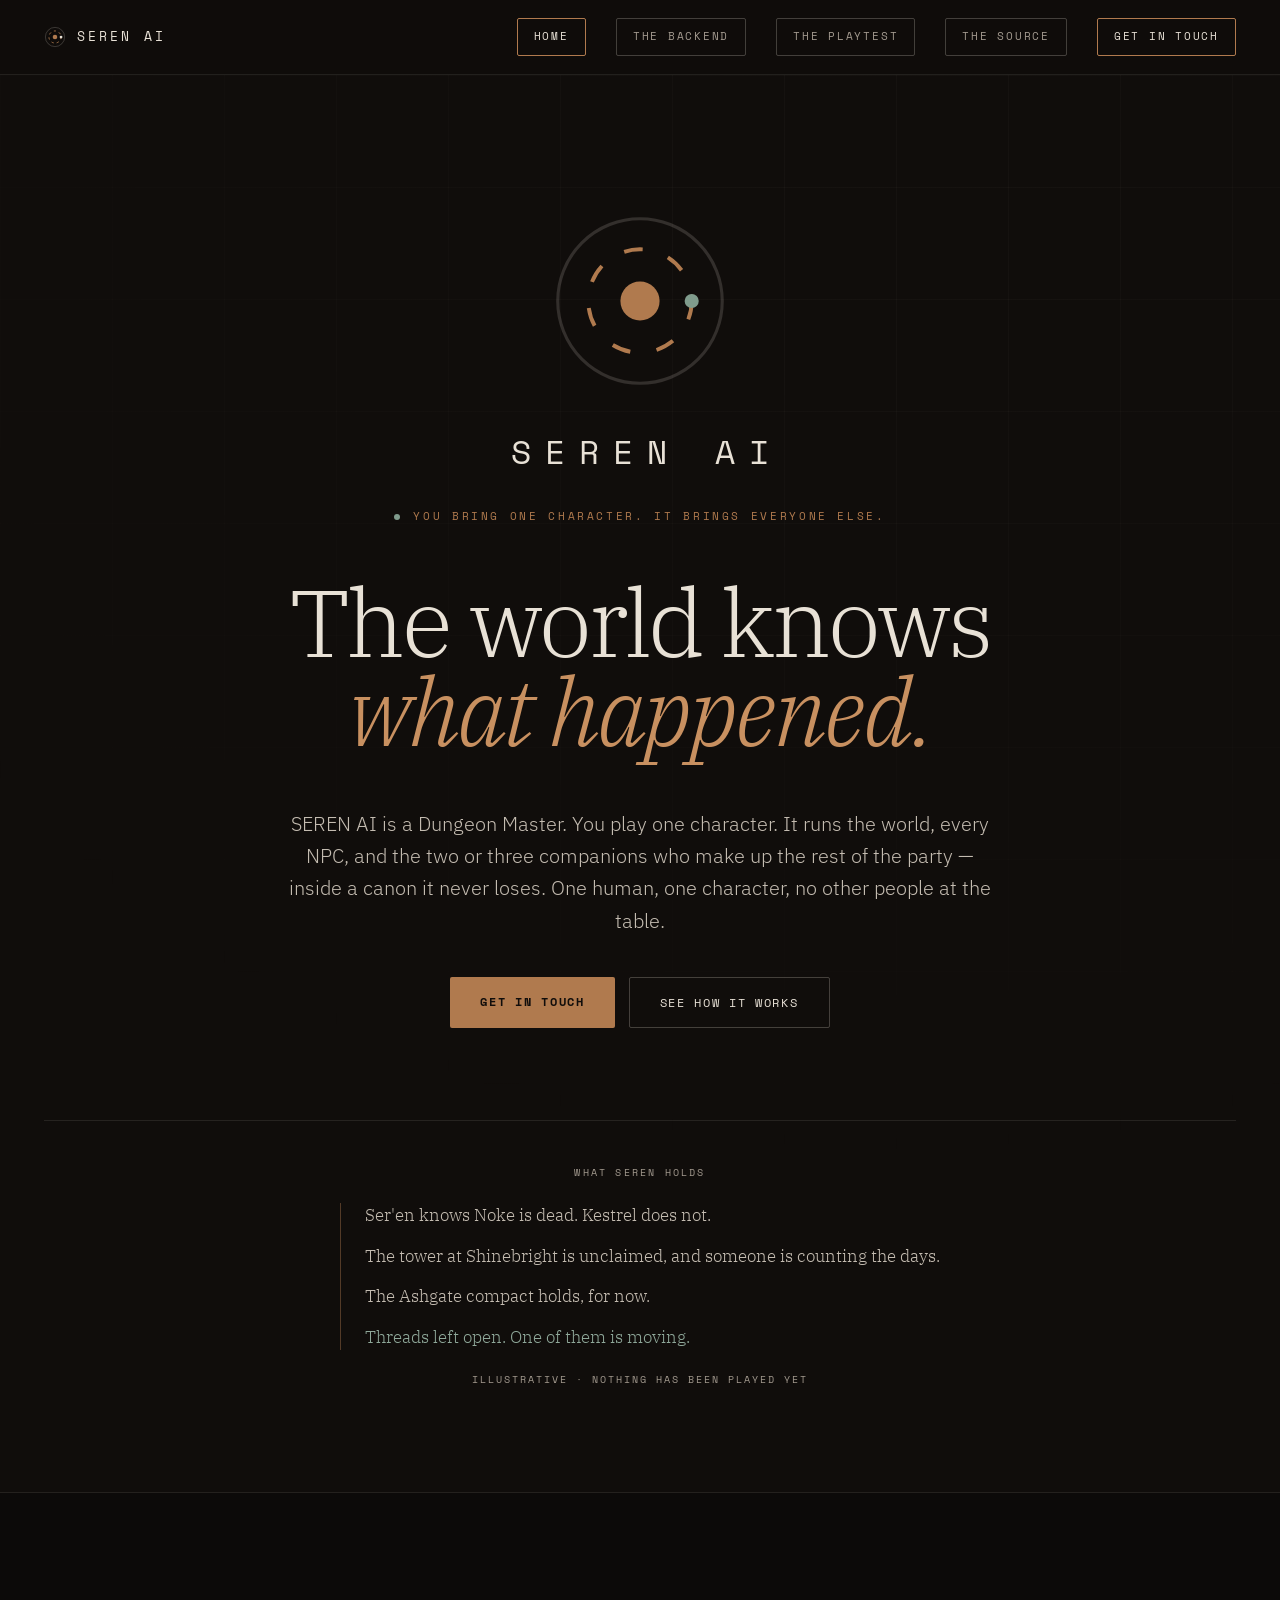
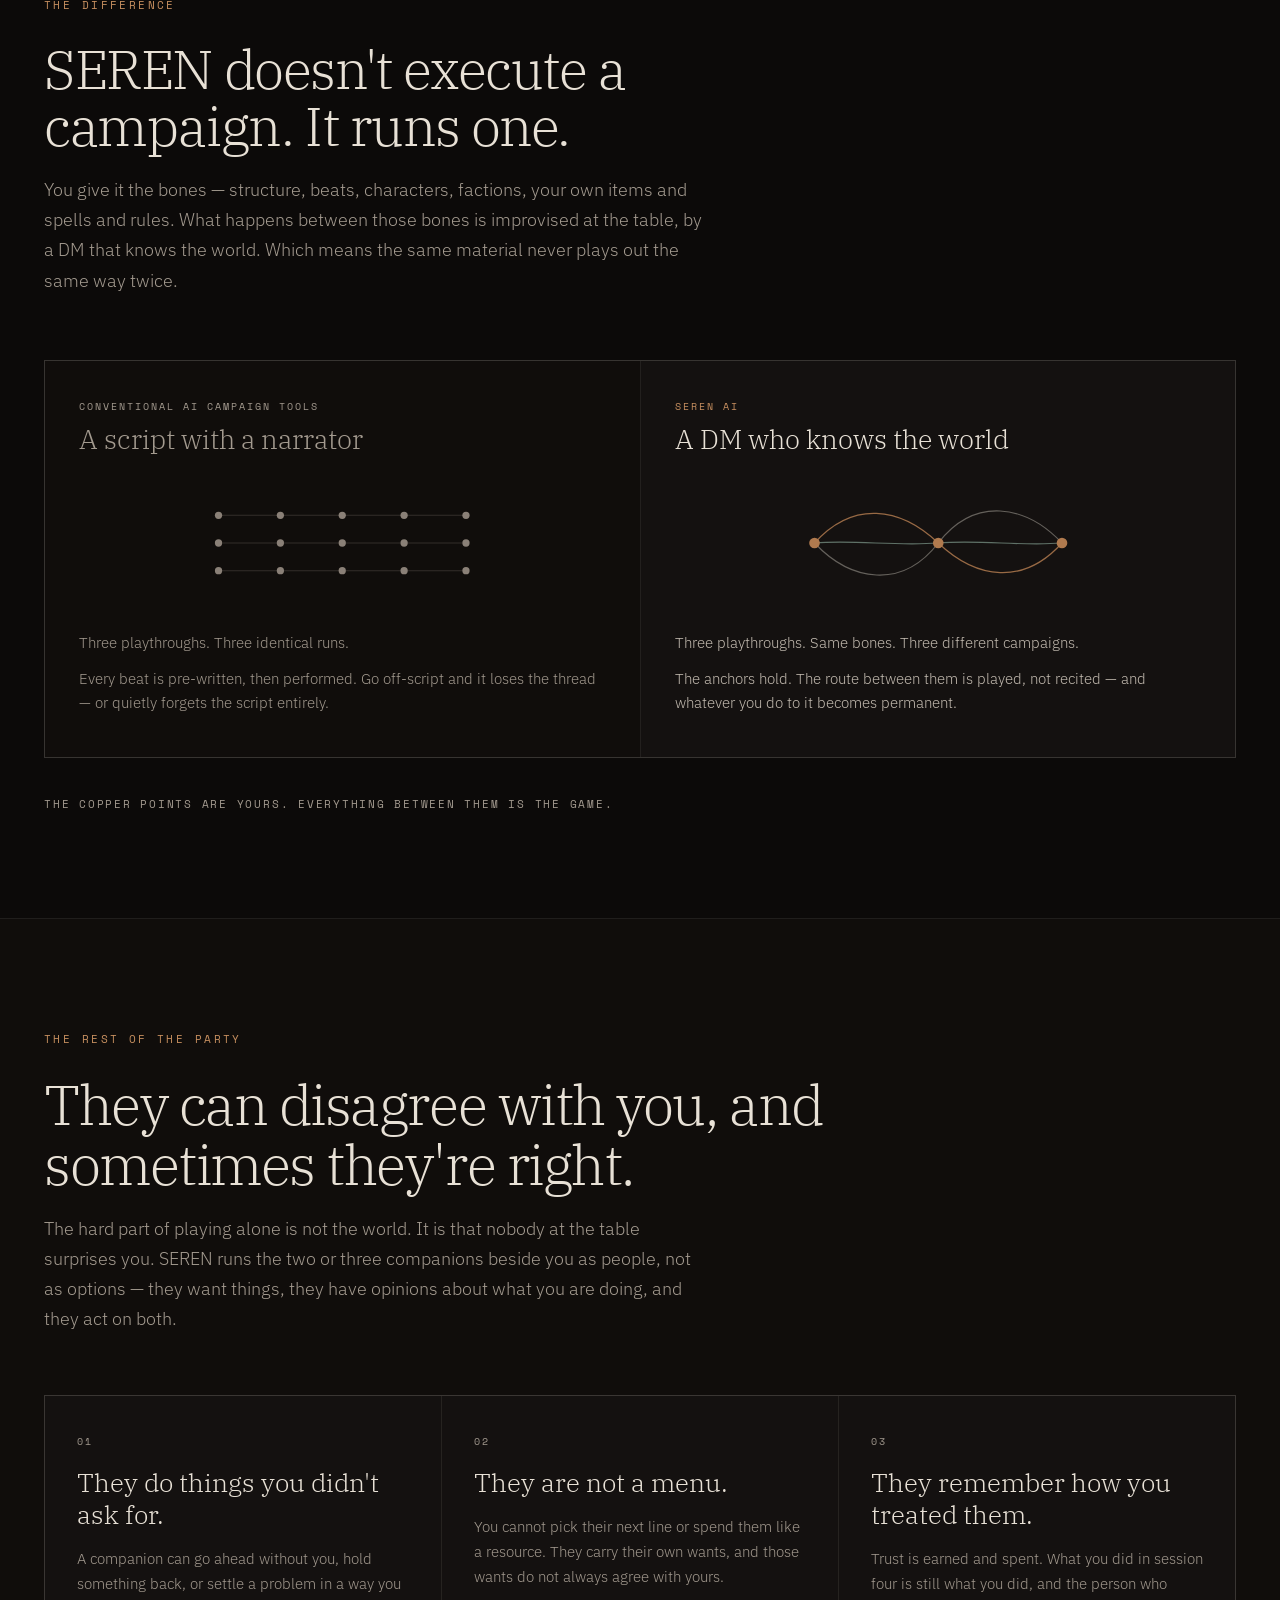
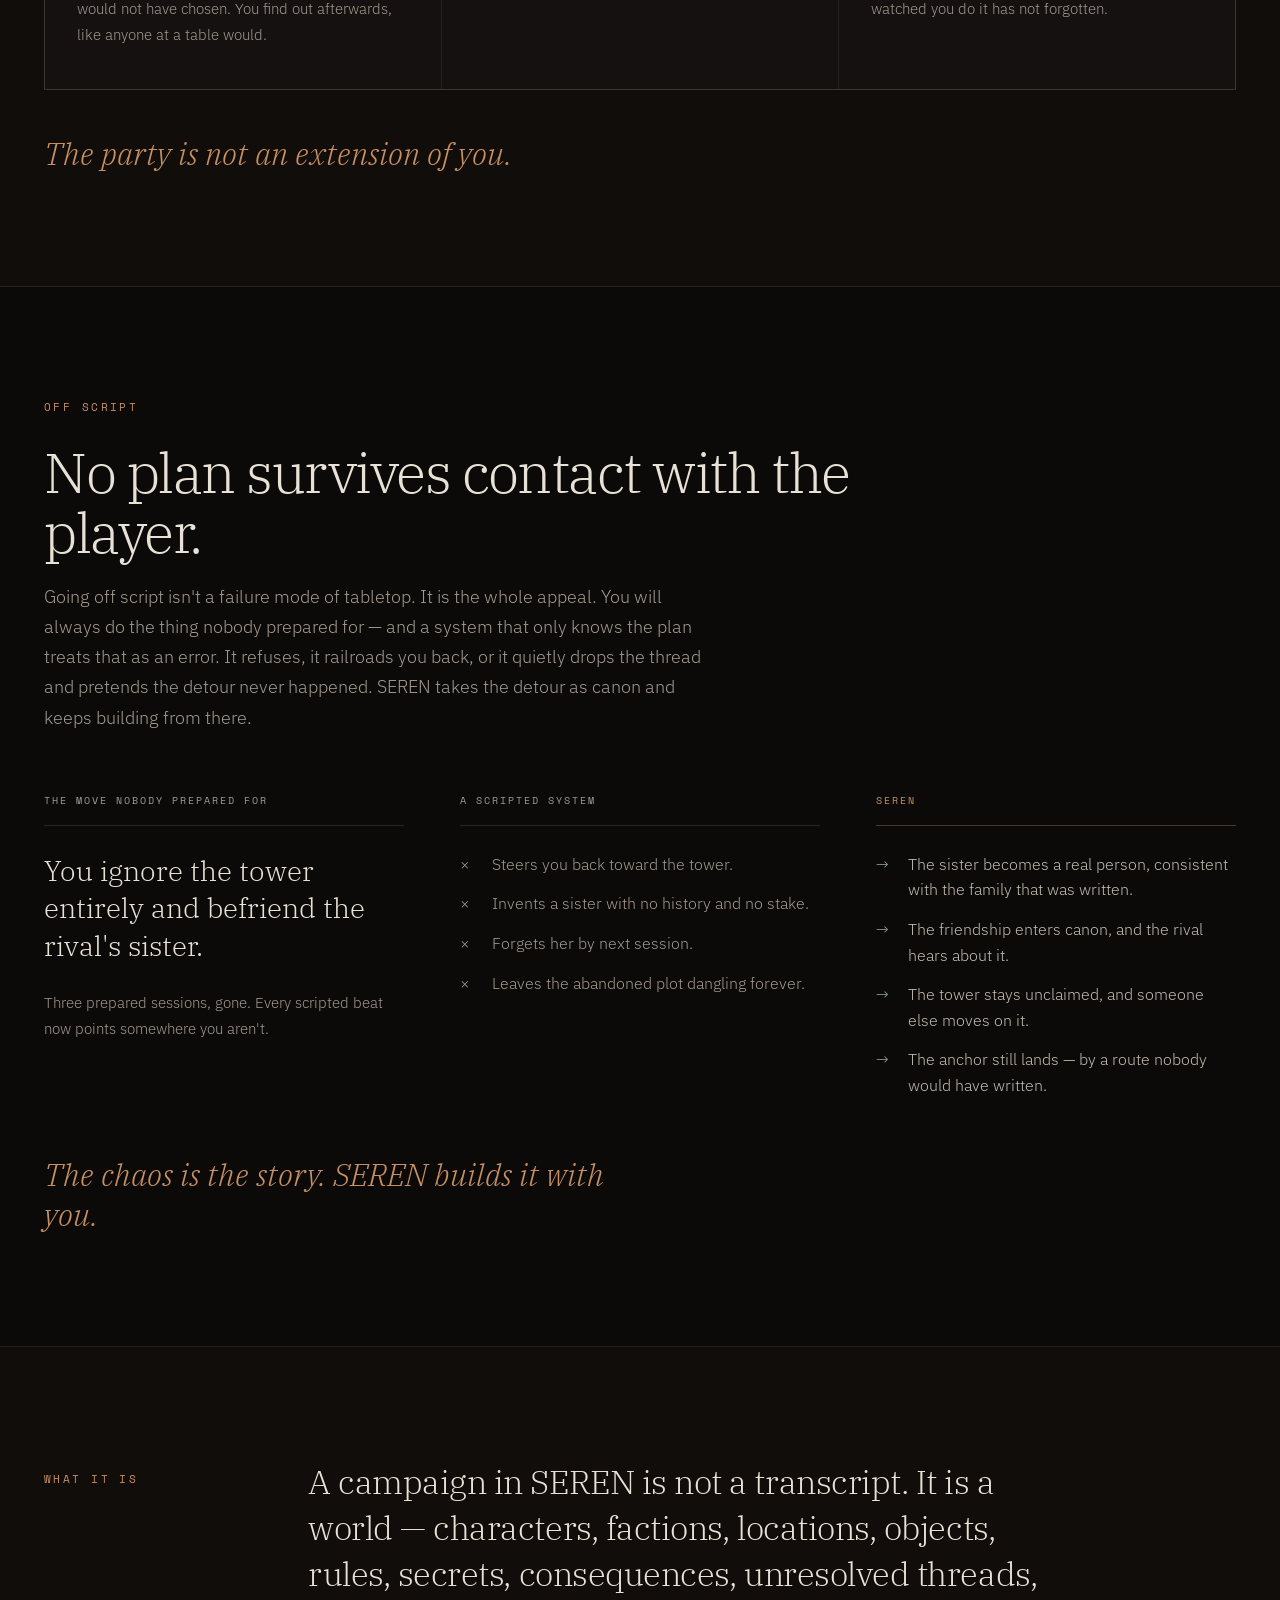
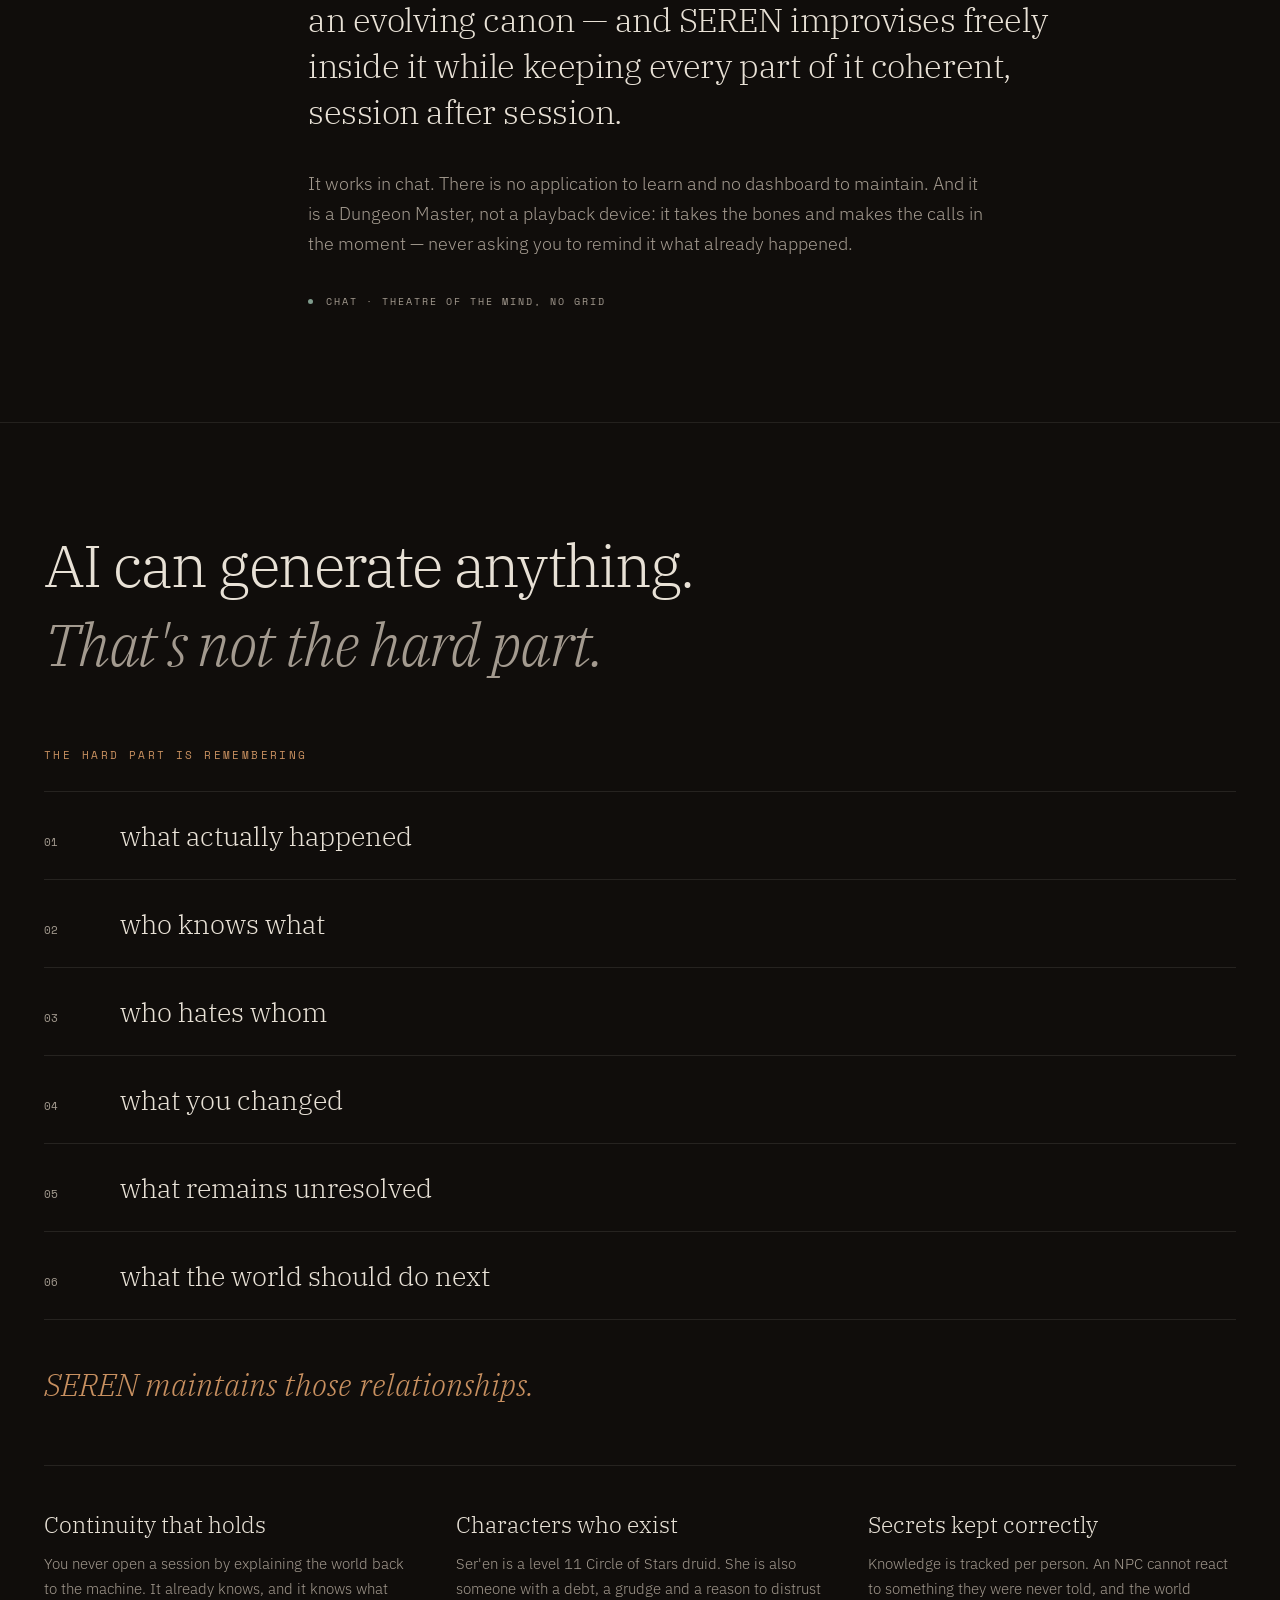
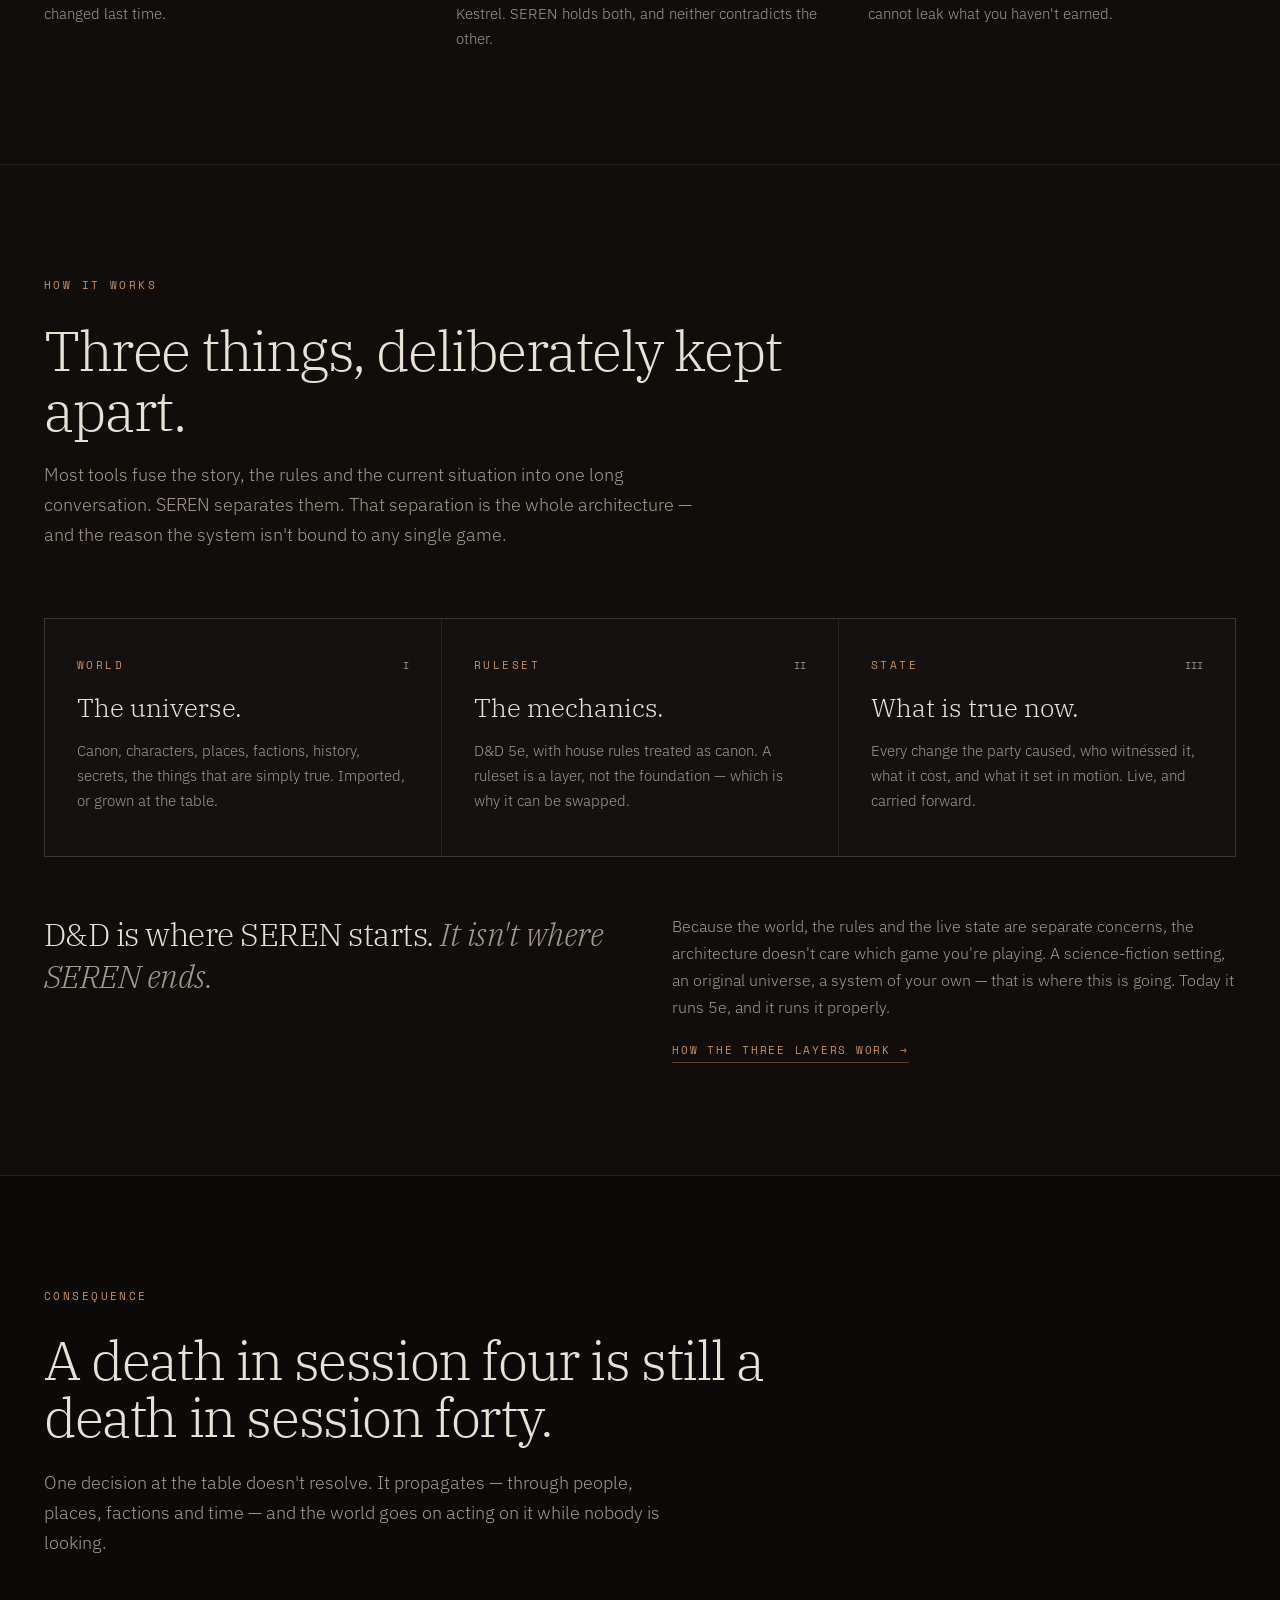
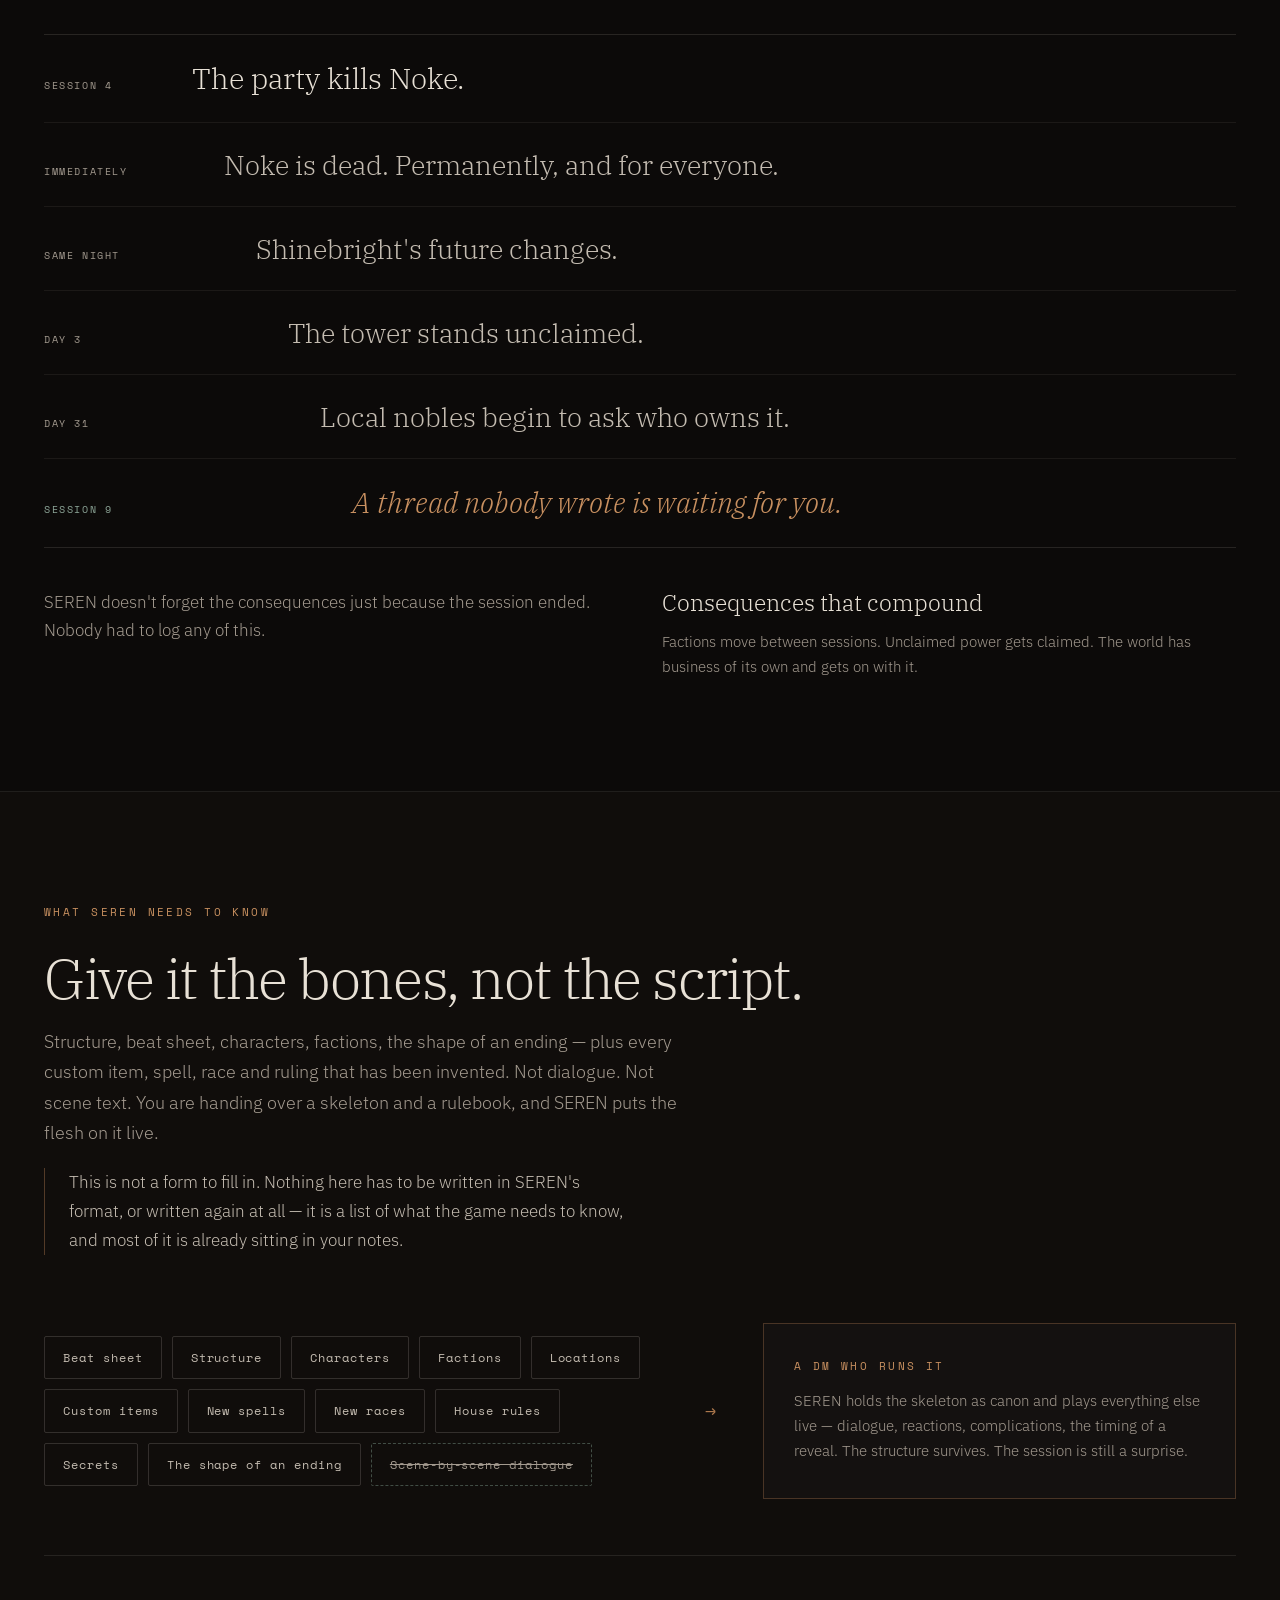
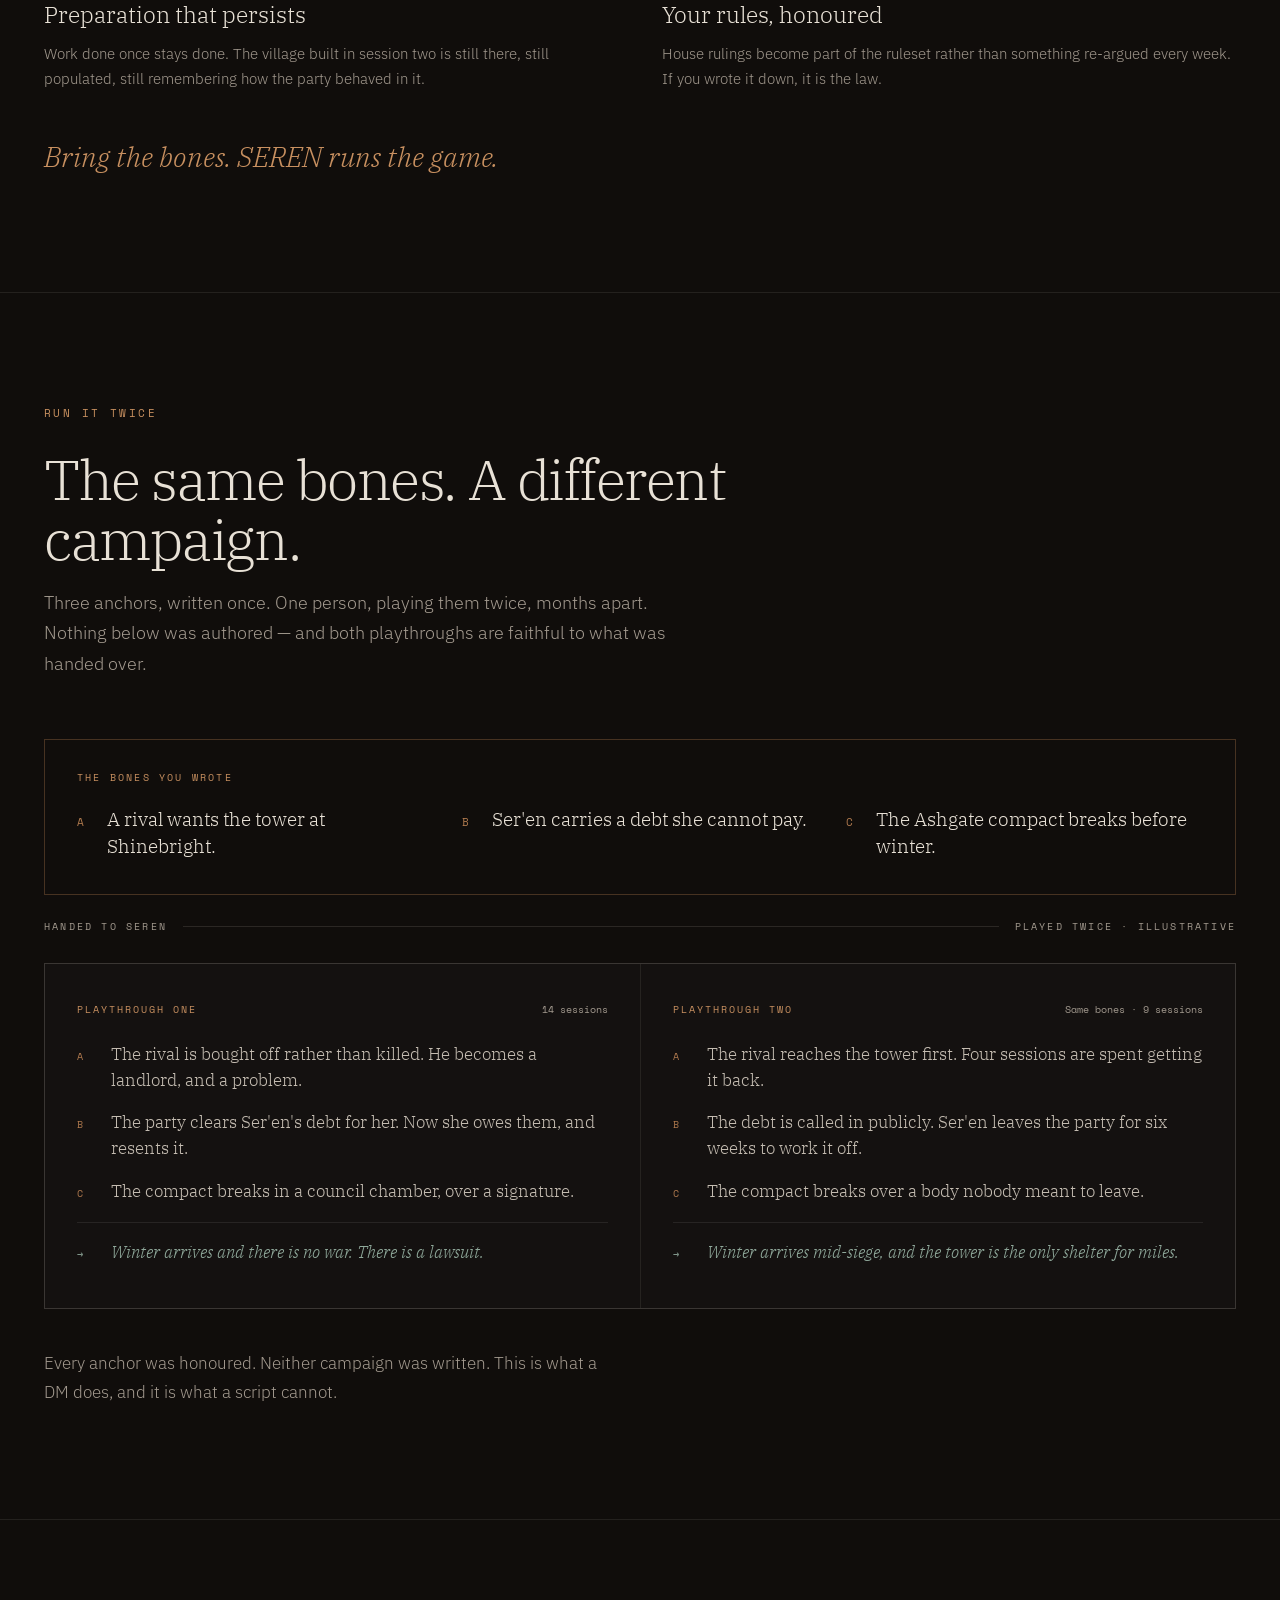
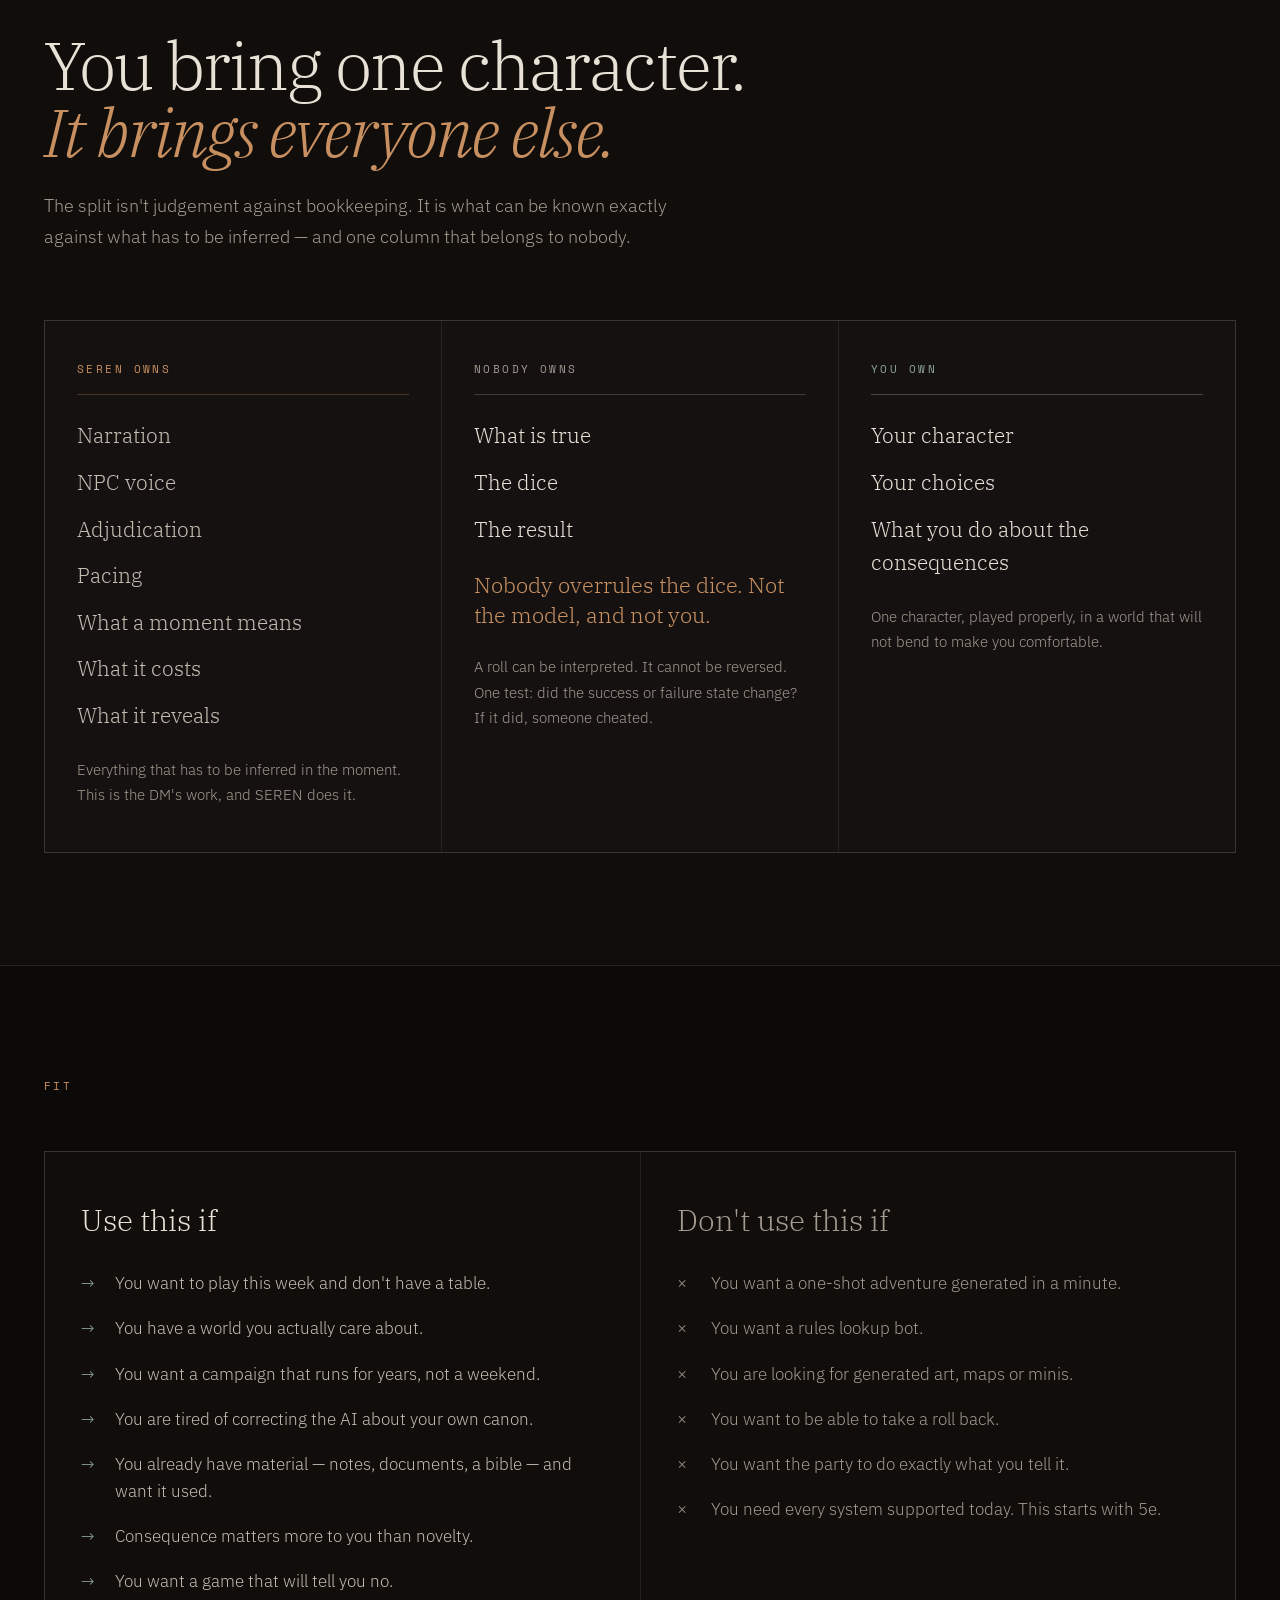
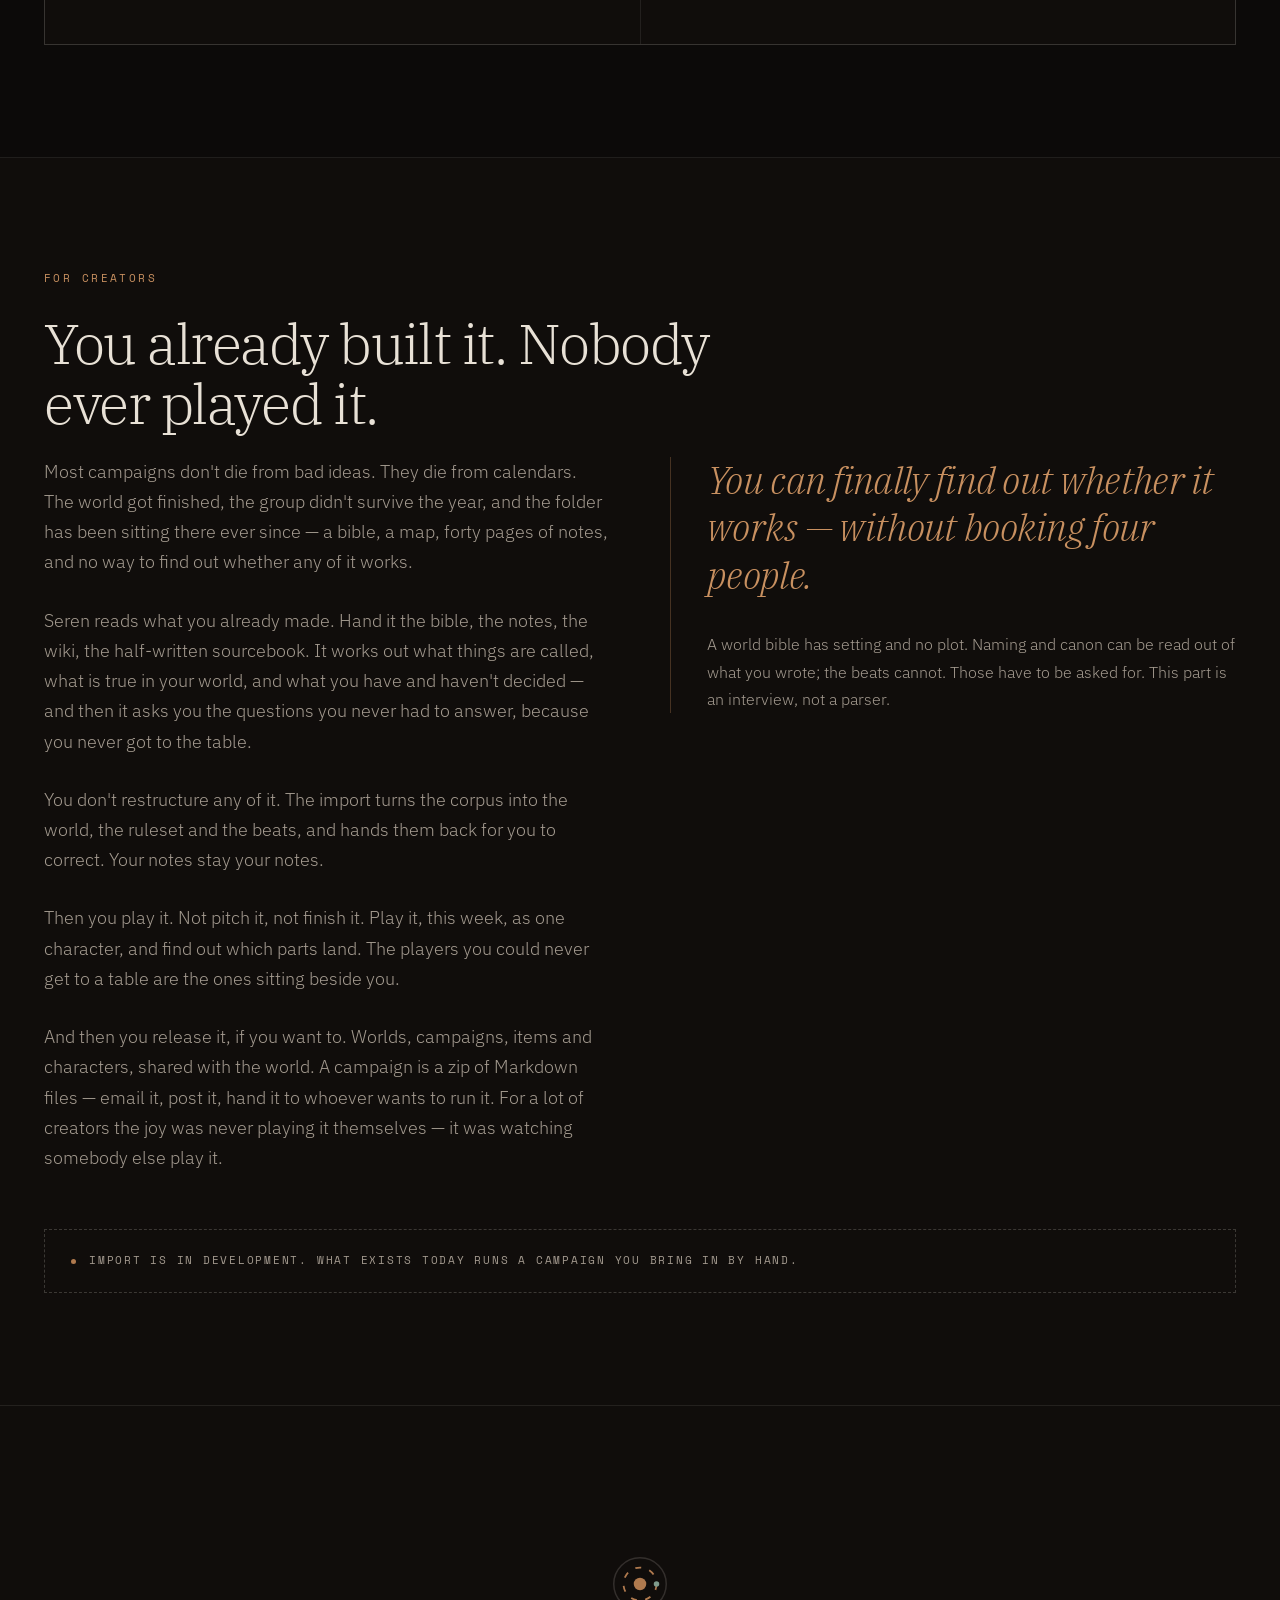
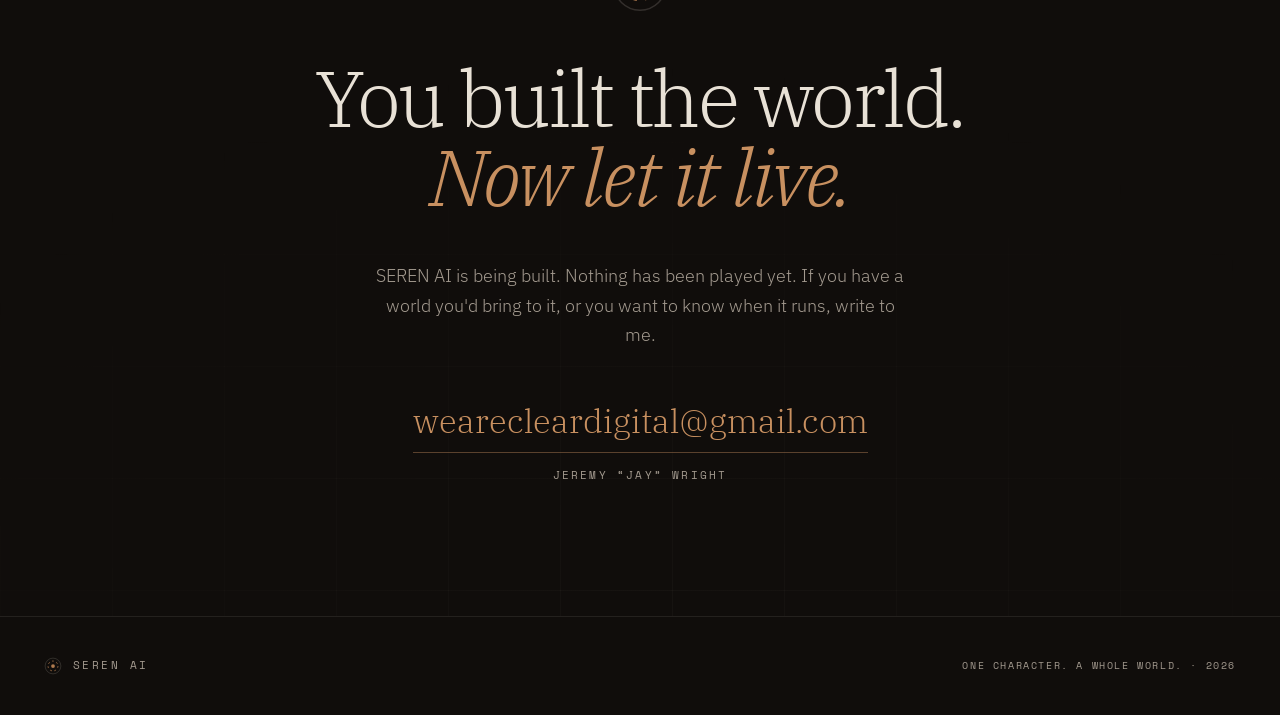
==== commit 77ca0876: "The Source, and a licensing mistake corrected NEW PAGE: source.html, for the reader whose doubt is t" ====
--- a/index.html
+++ b/index.html
@@ -31,6 +31,7 @@
       <a href="index.html" class="nav-btn is-here">Home</a>
       <a href="backend.html" class="nav-btn">The backend</a>
       <a href="playtest.html" class="nav-btn">The playtest</a>
+      <a href="source.html" class="nav-btn">The source</a>
       <a href="#contact" class="nav-btn nav-btn-key">Get in touch</a>
     </nav>
   </header>
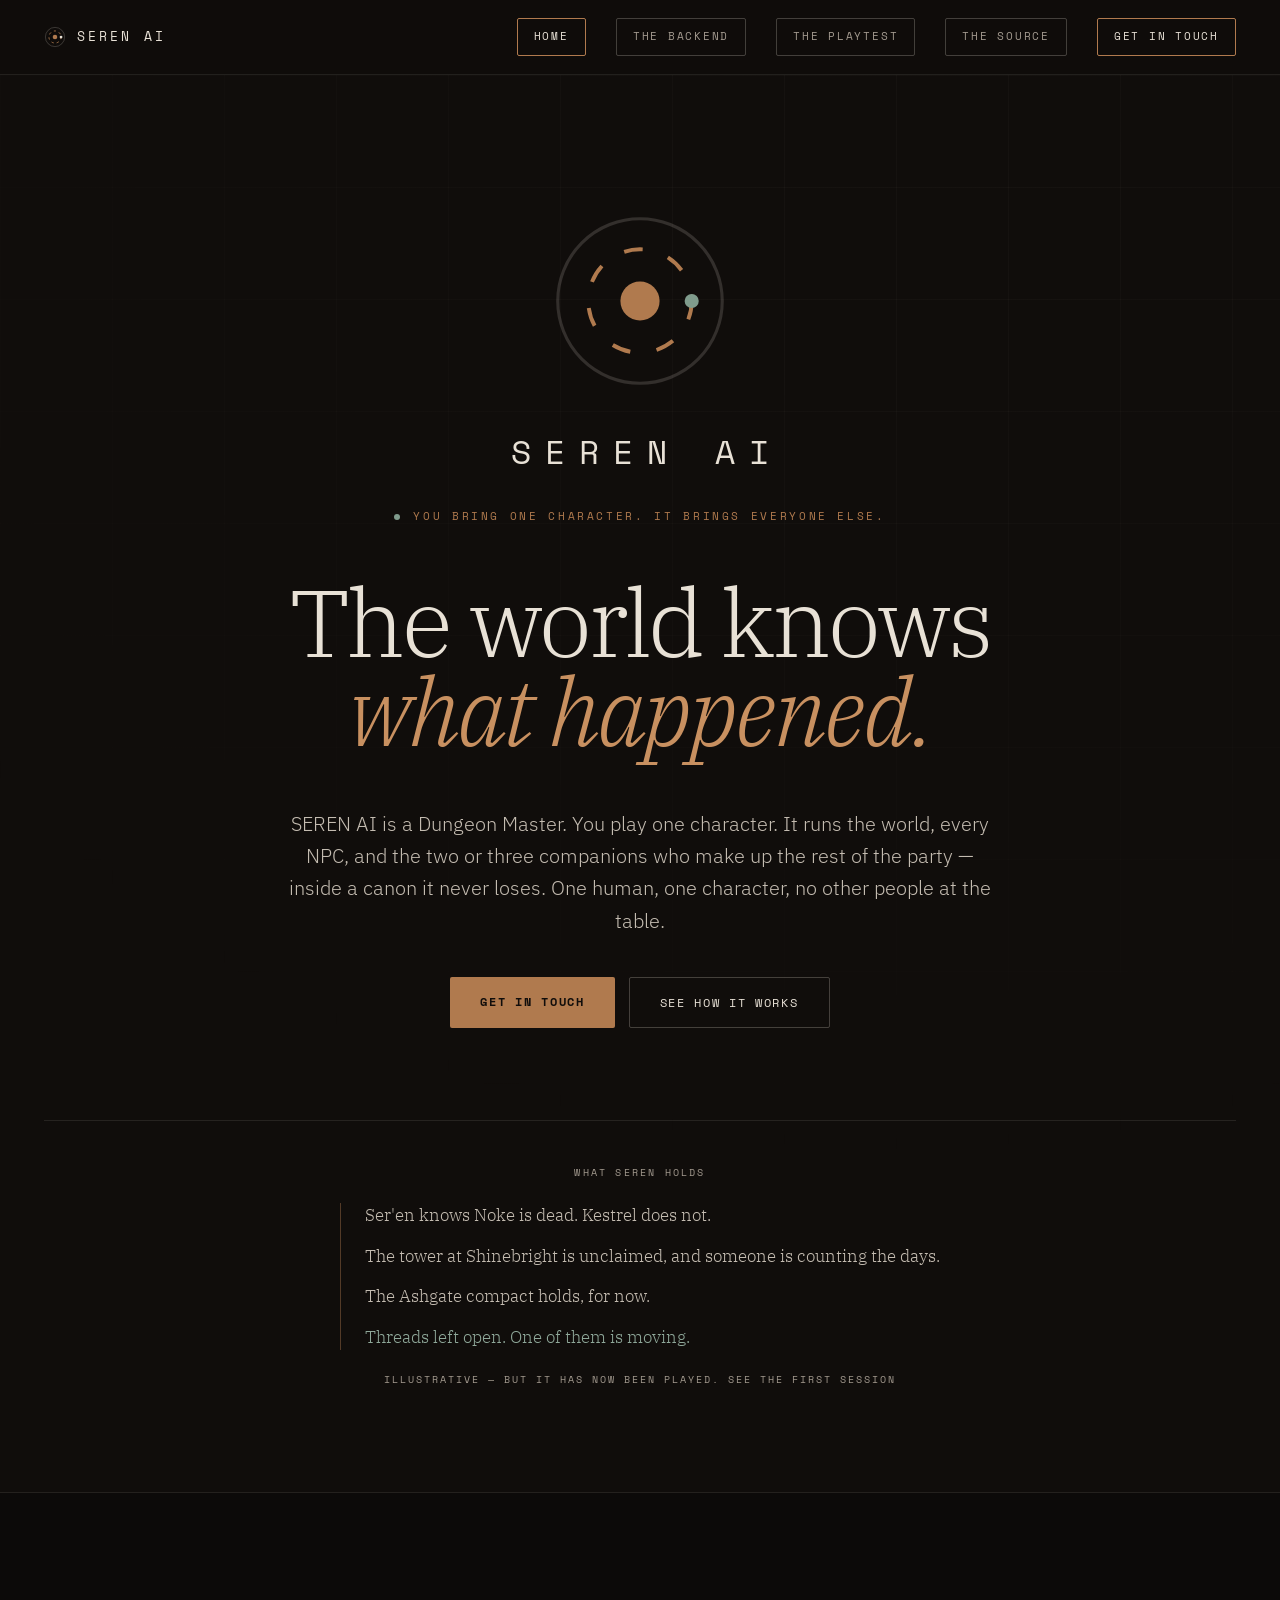
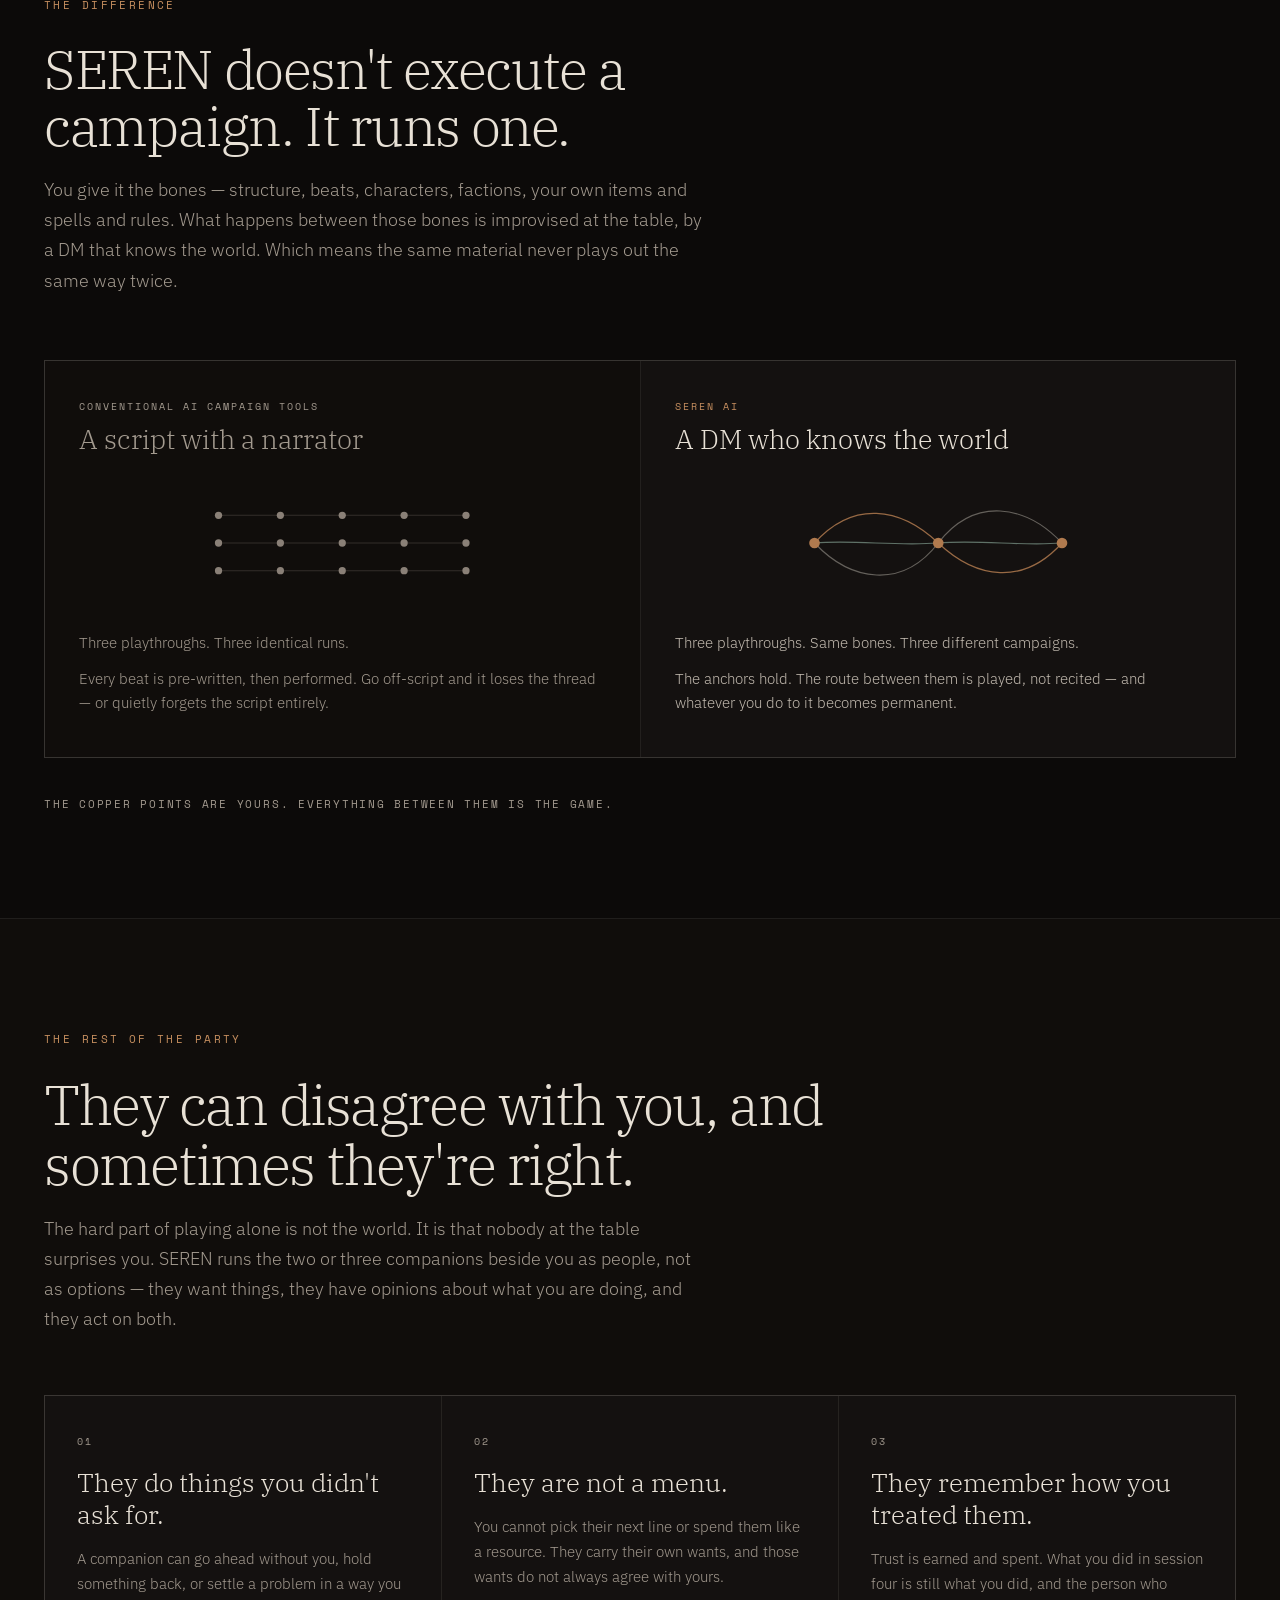
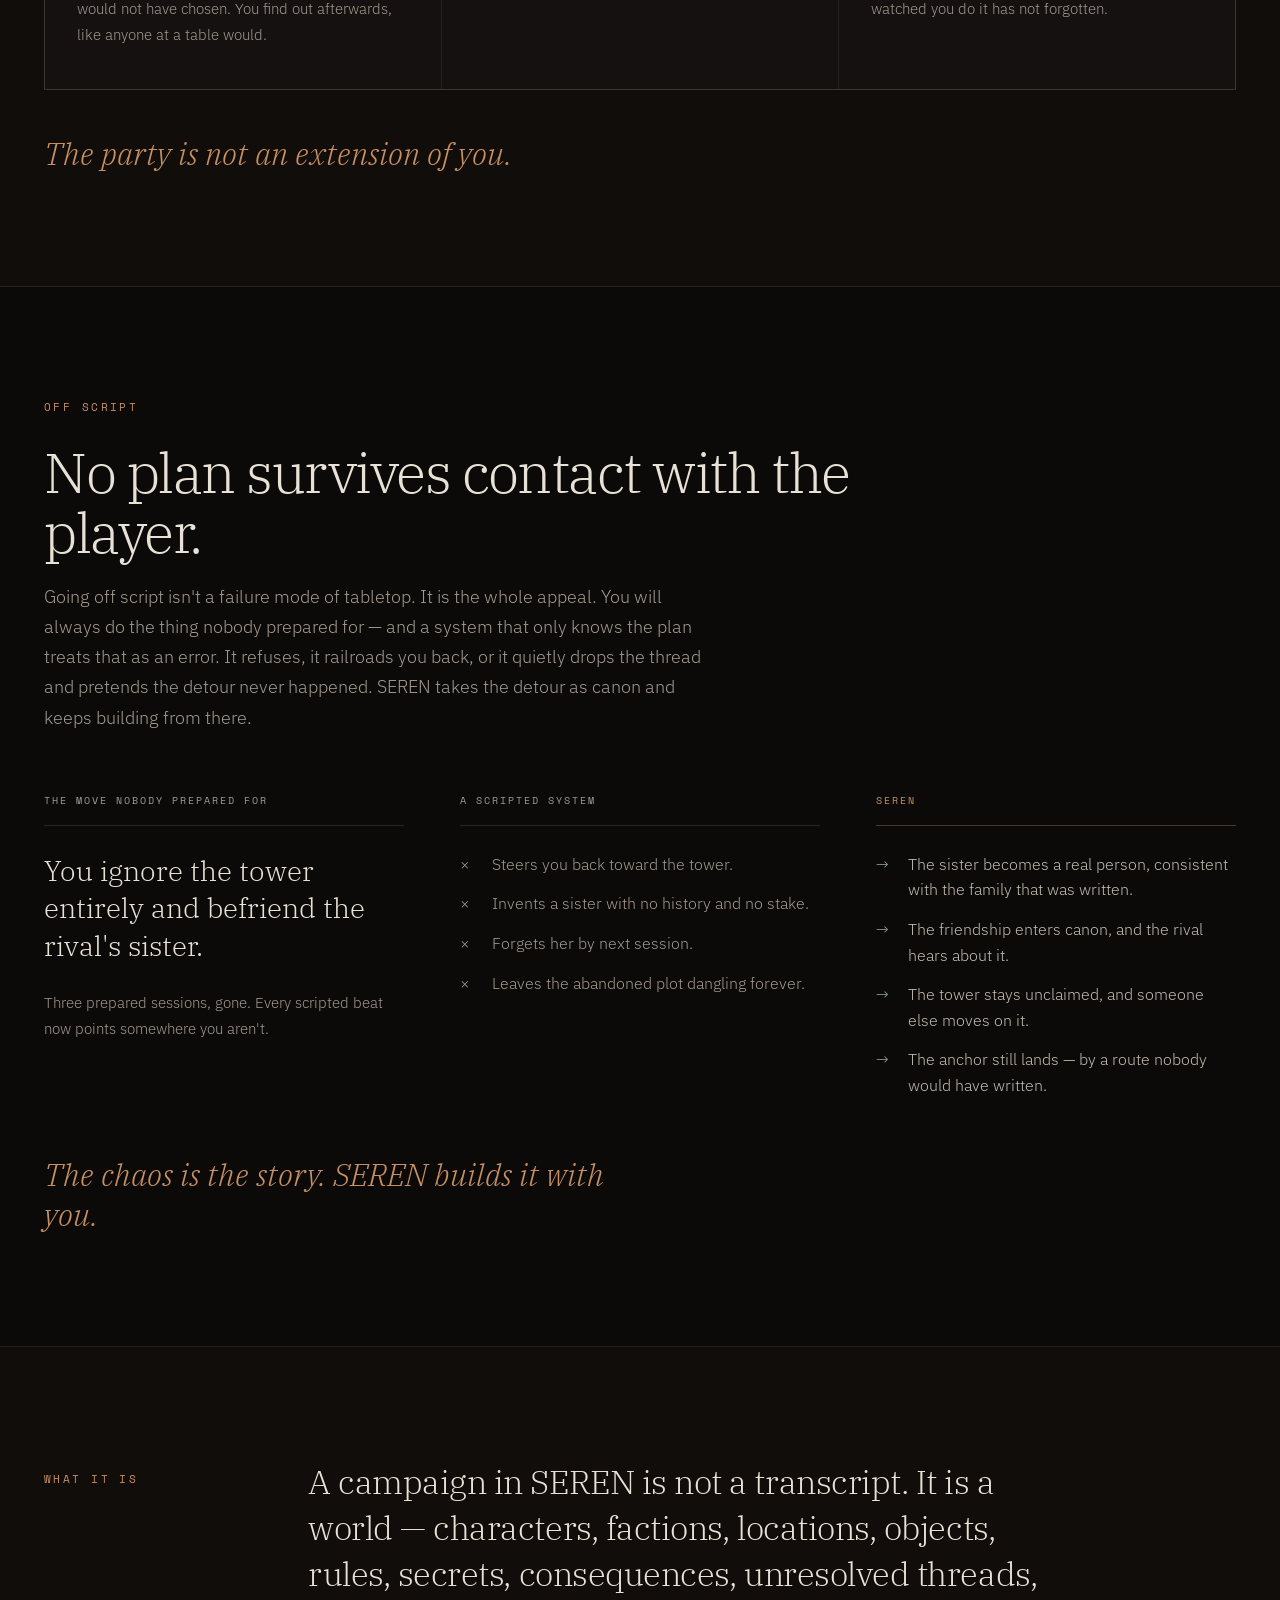
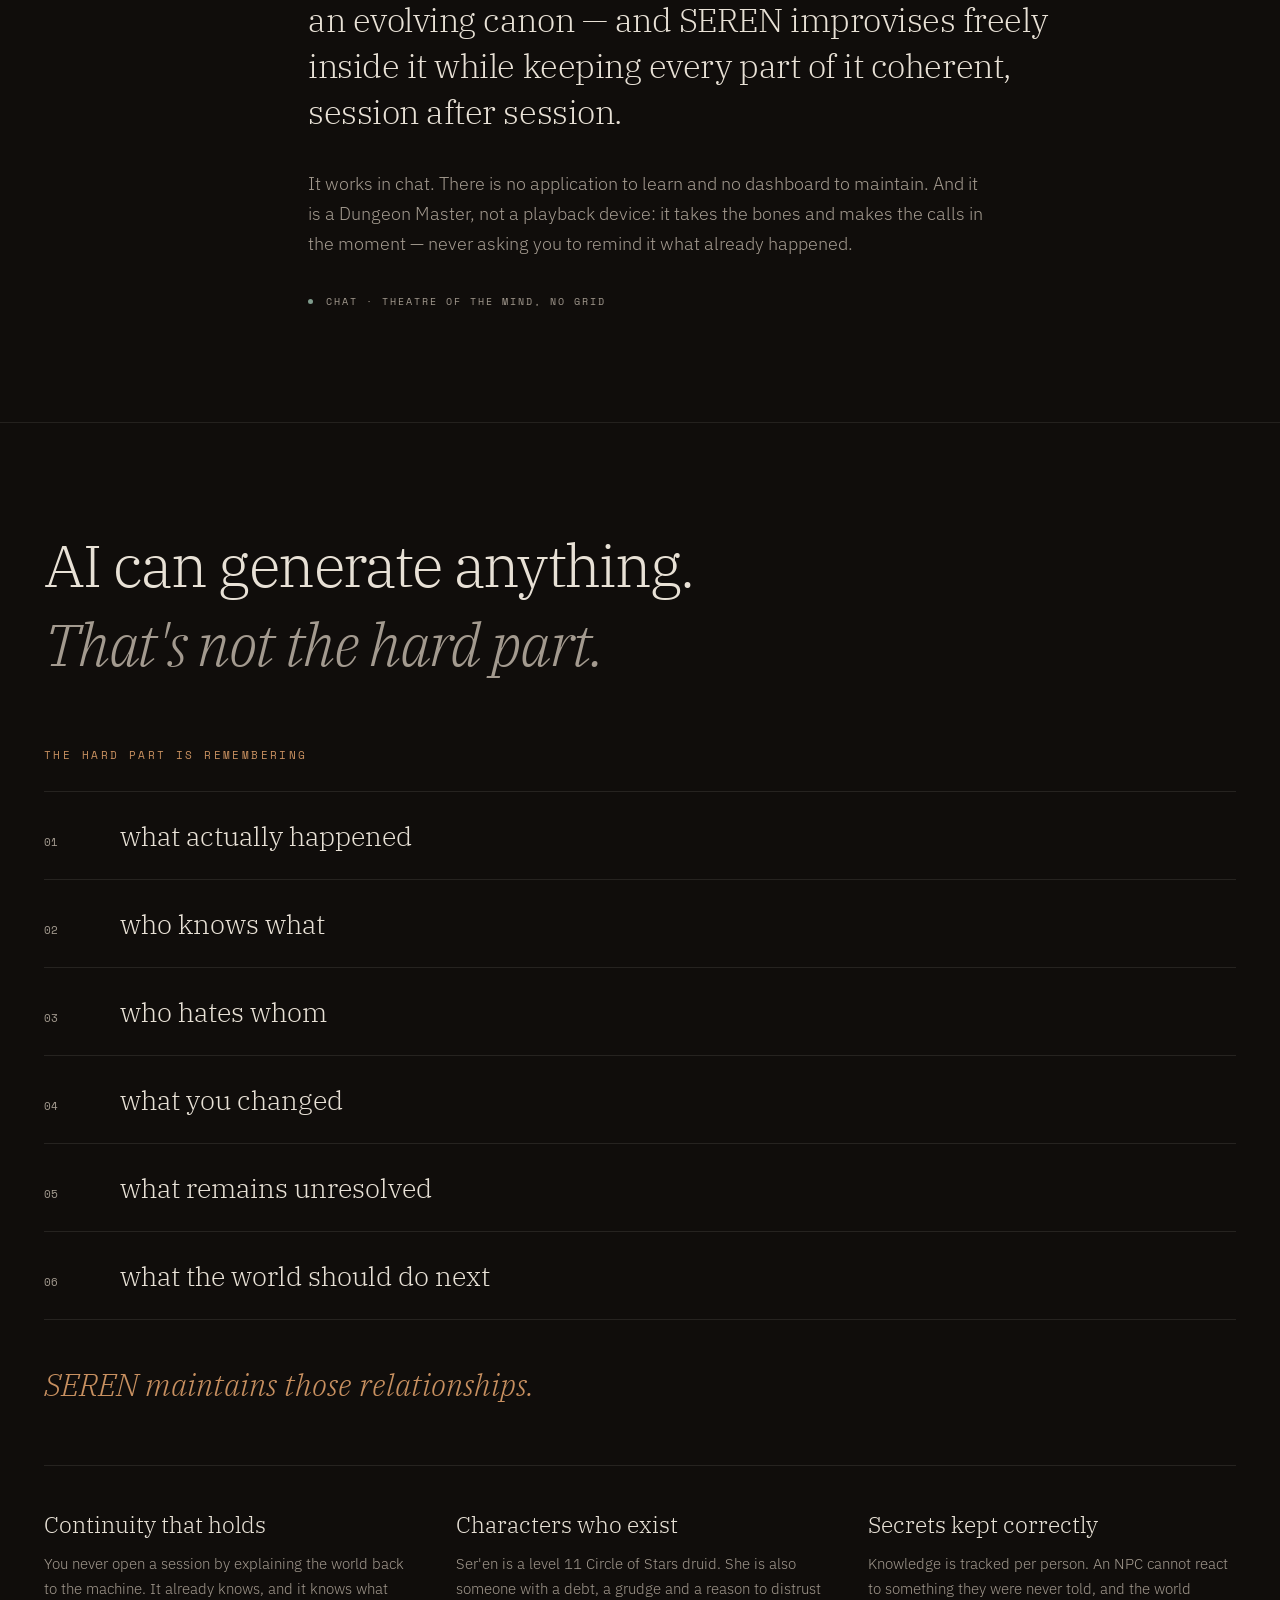
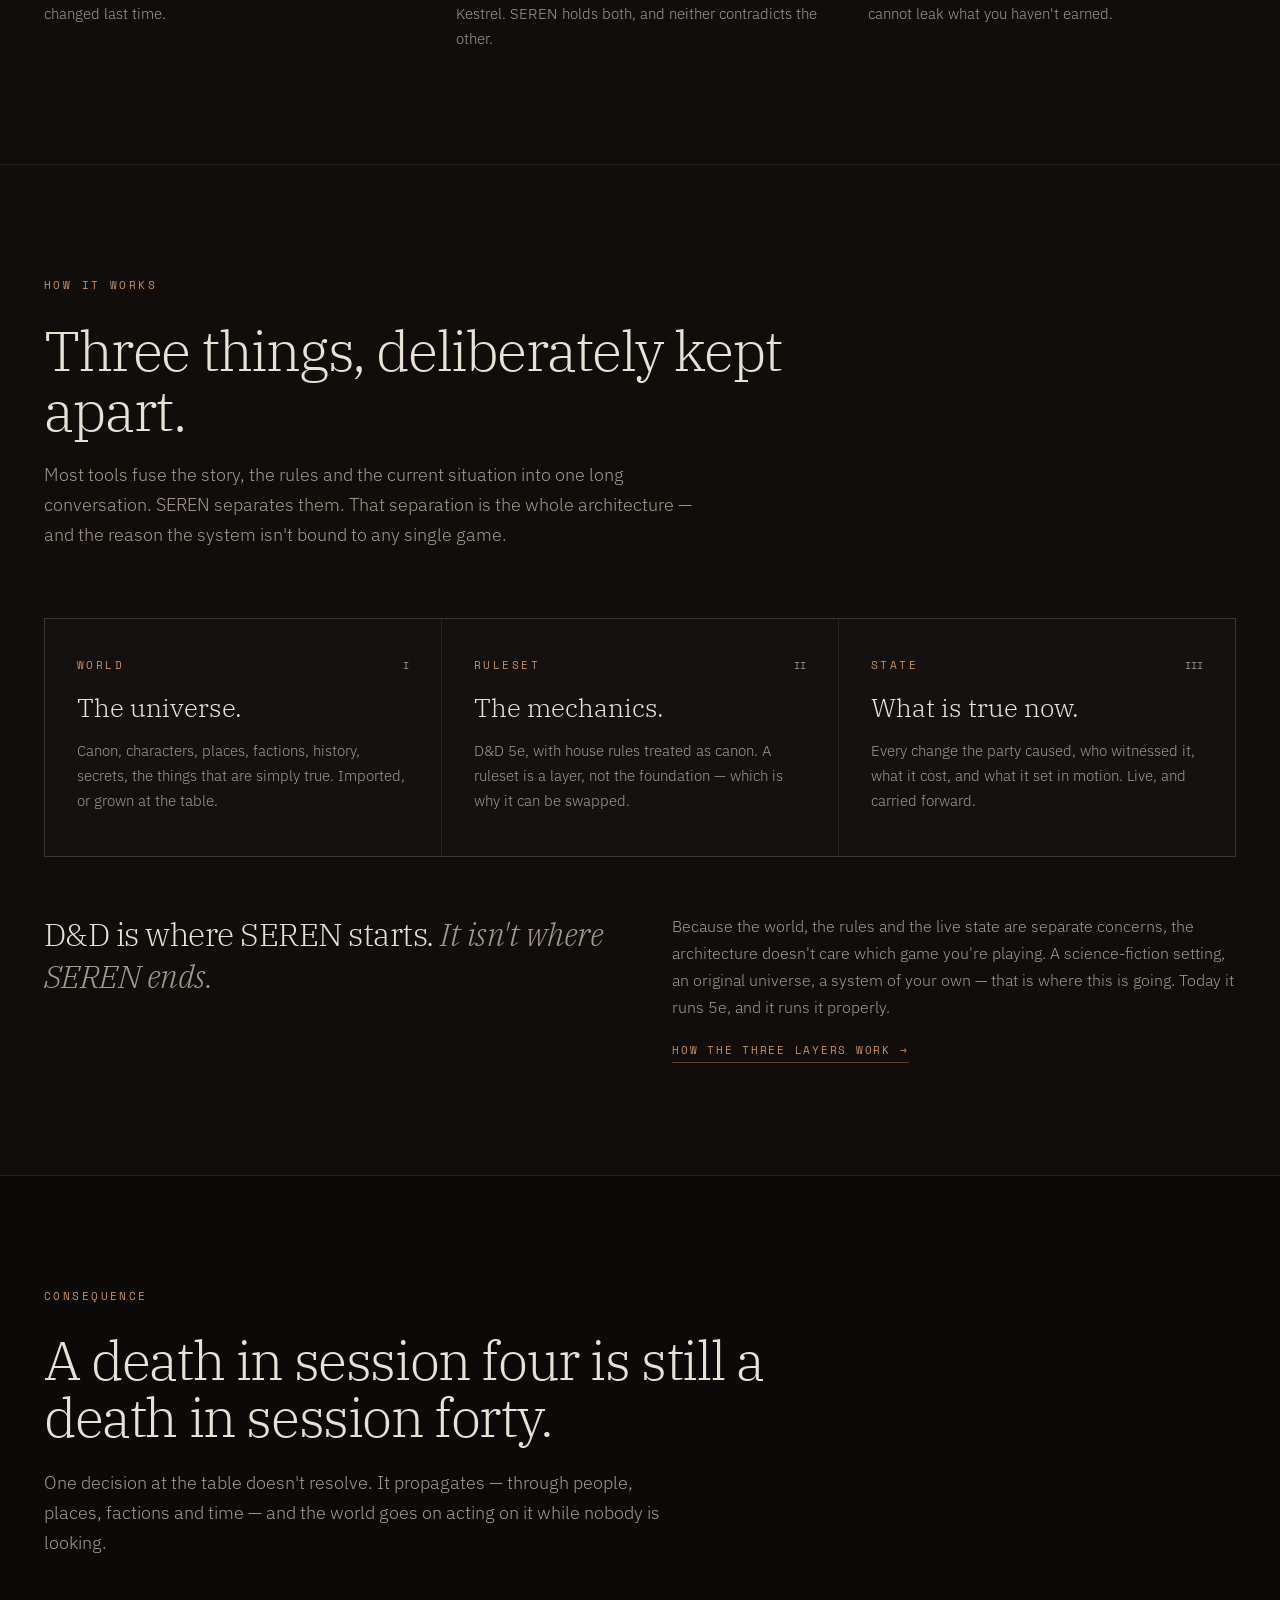
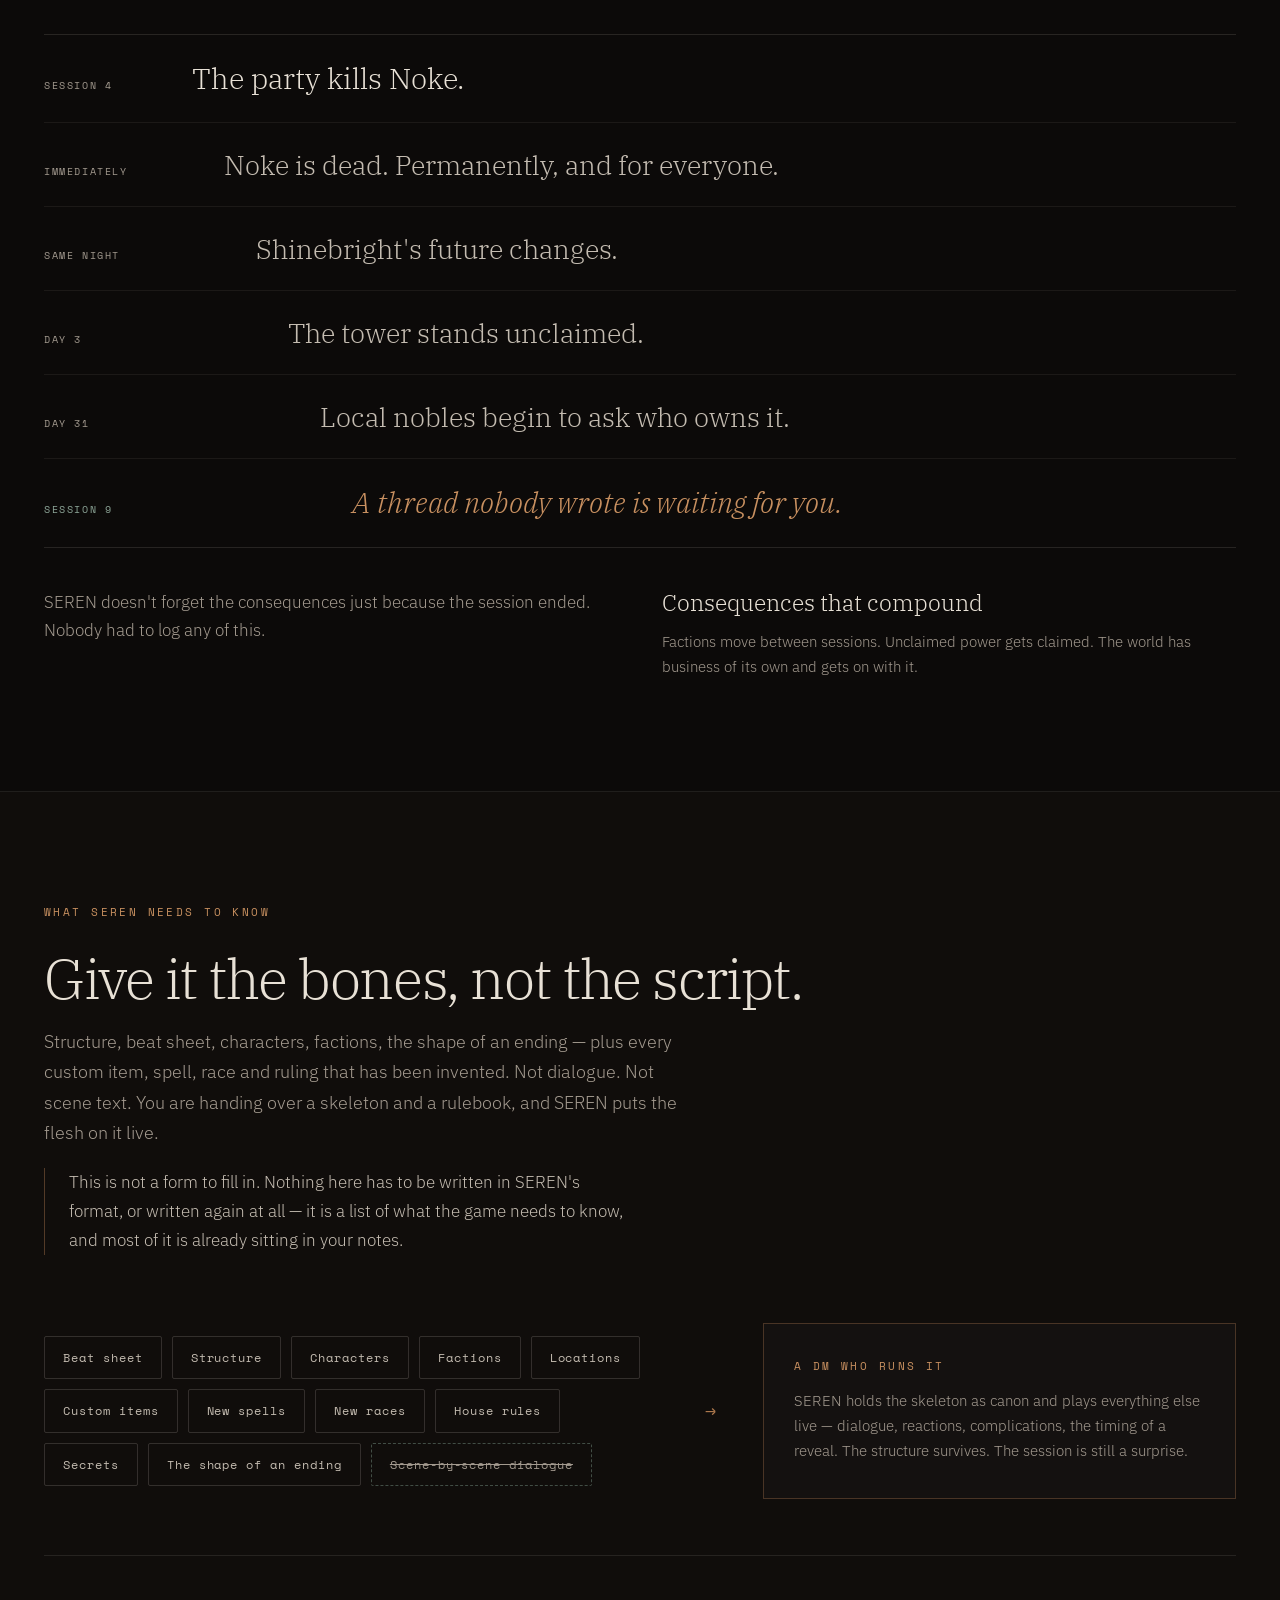
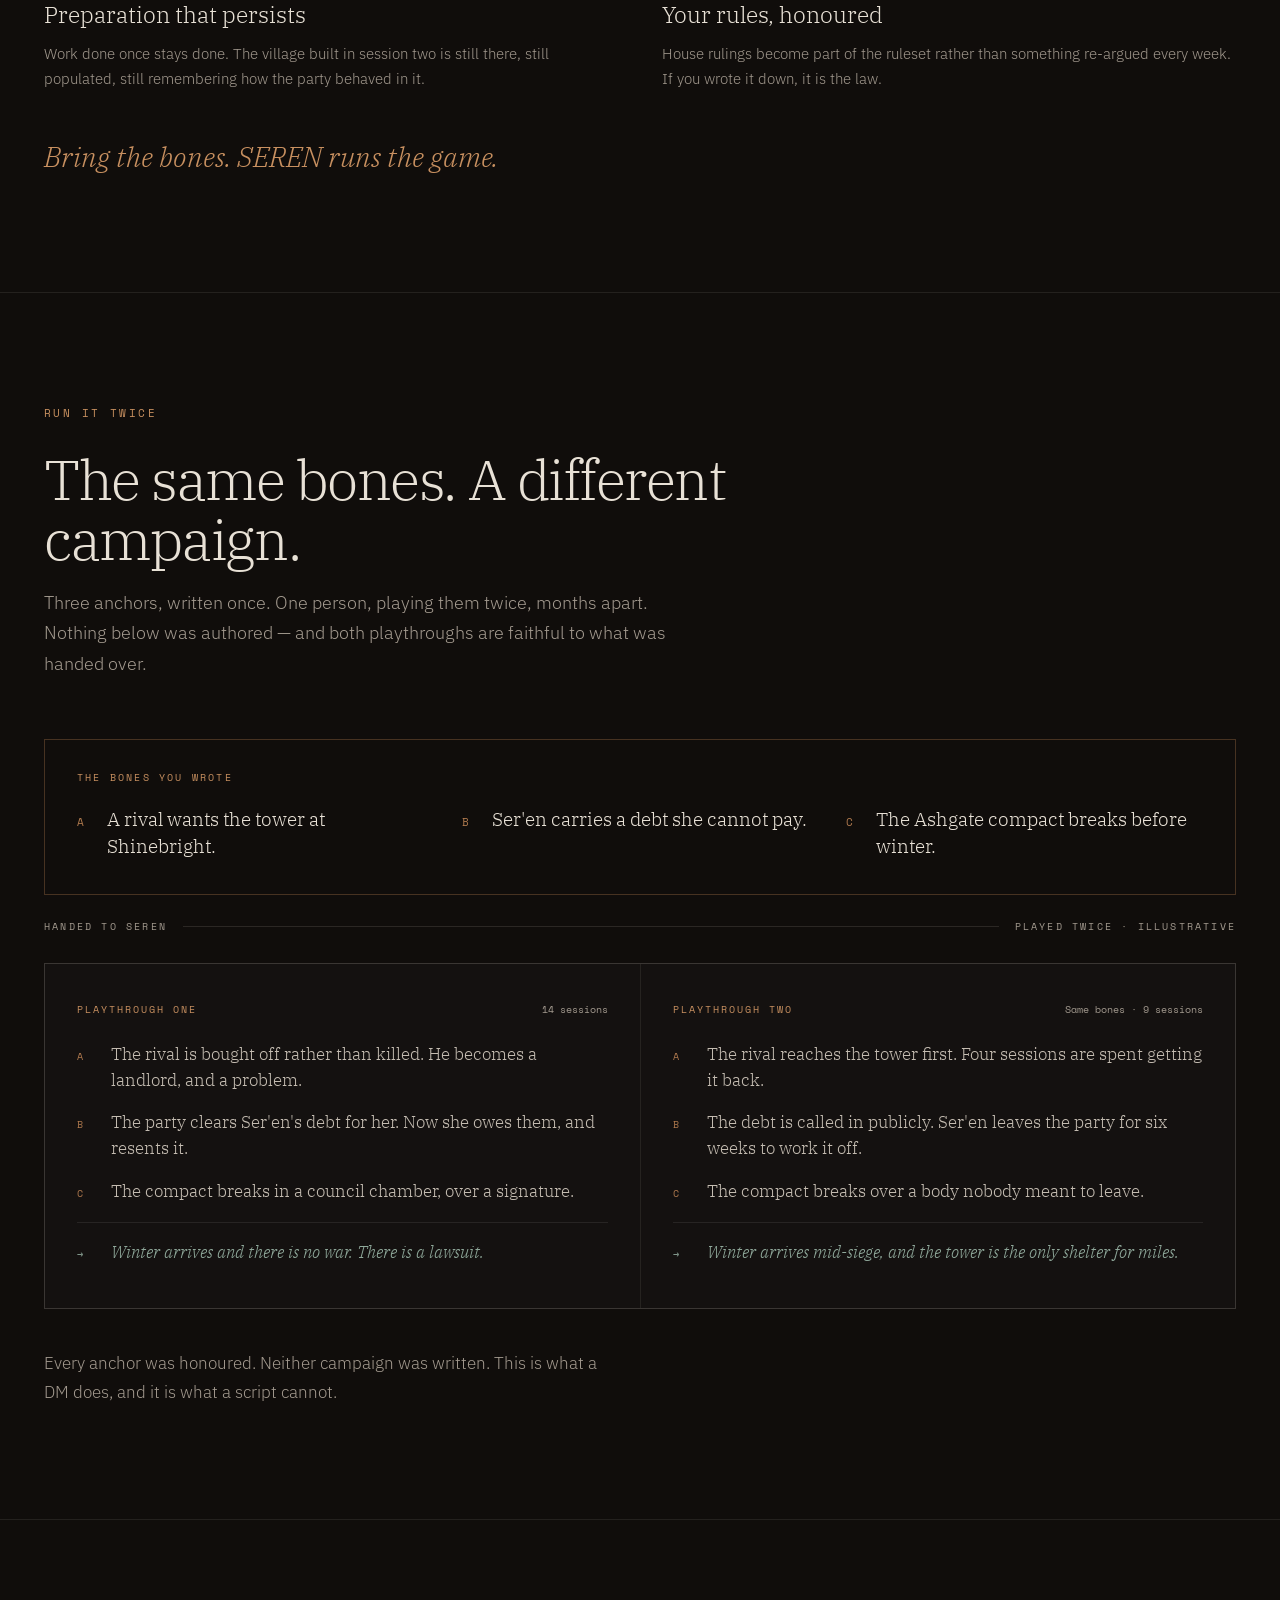
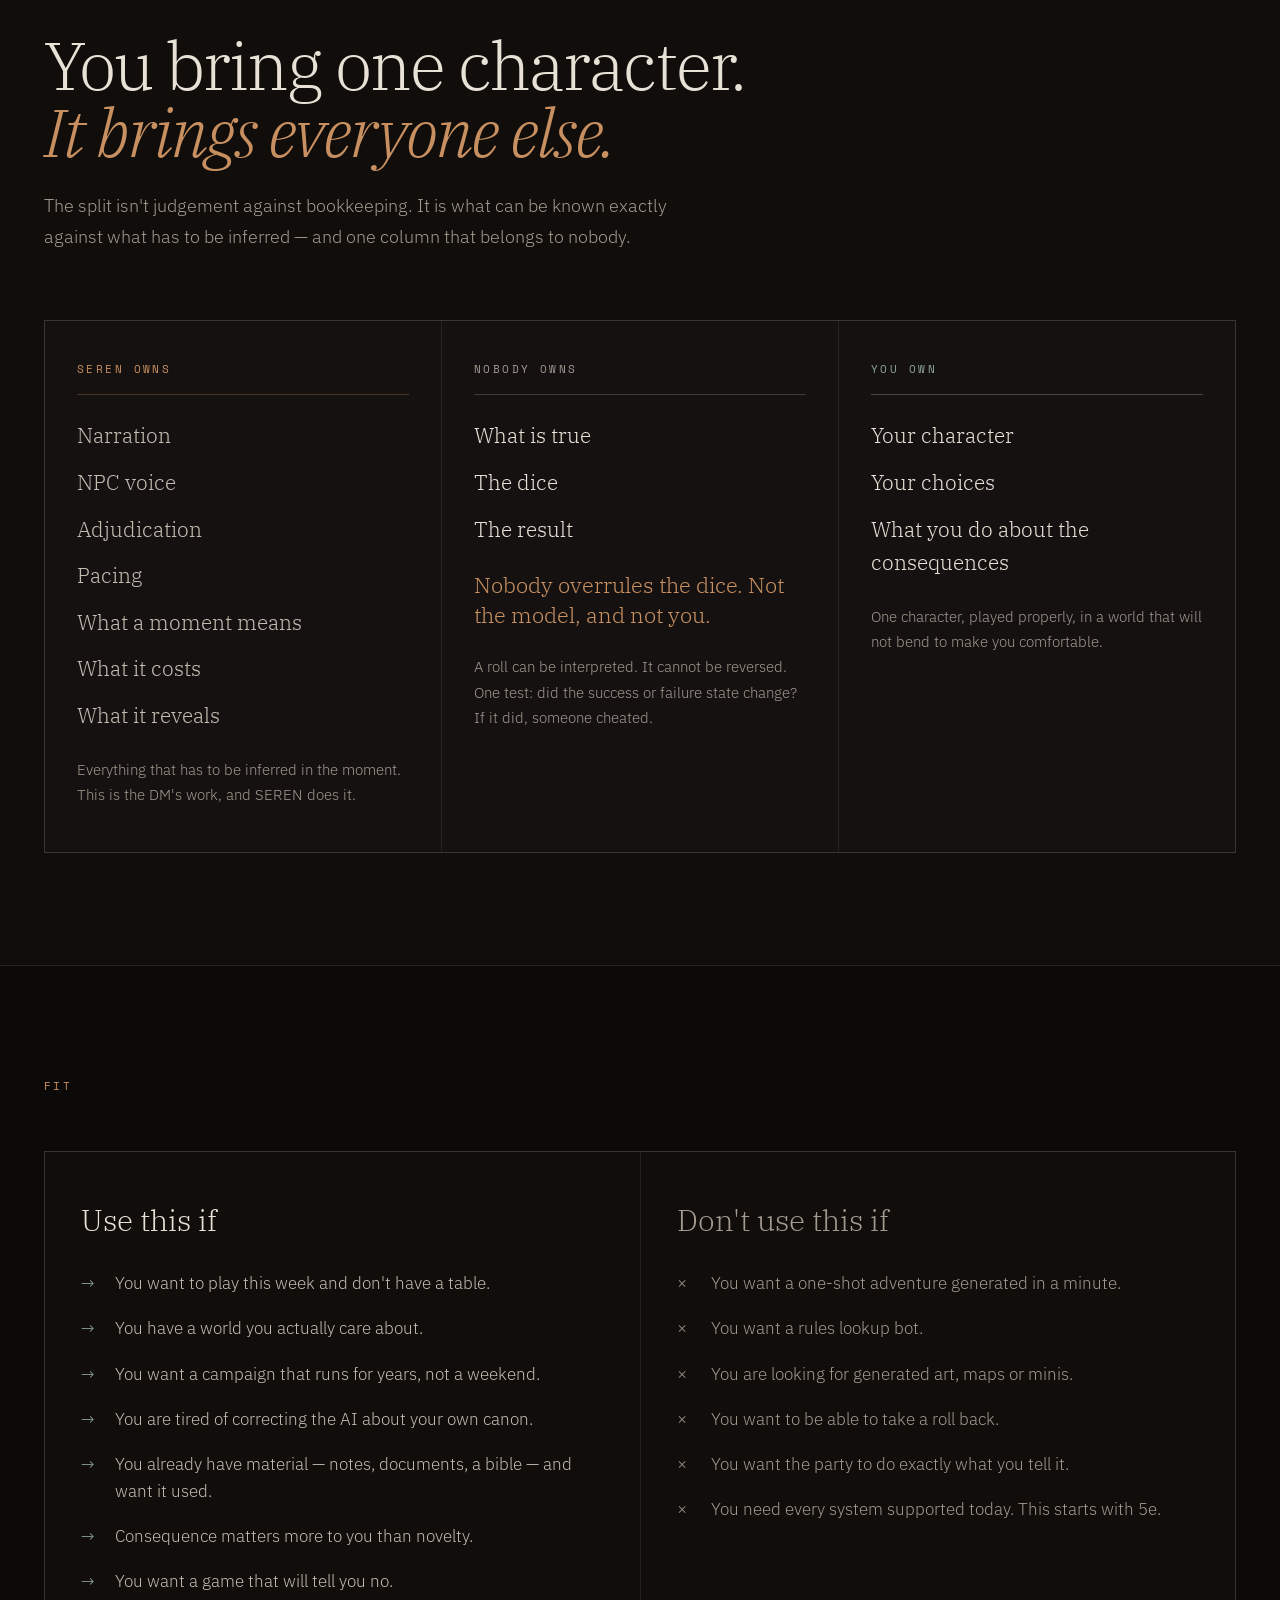
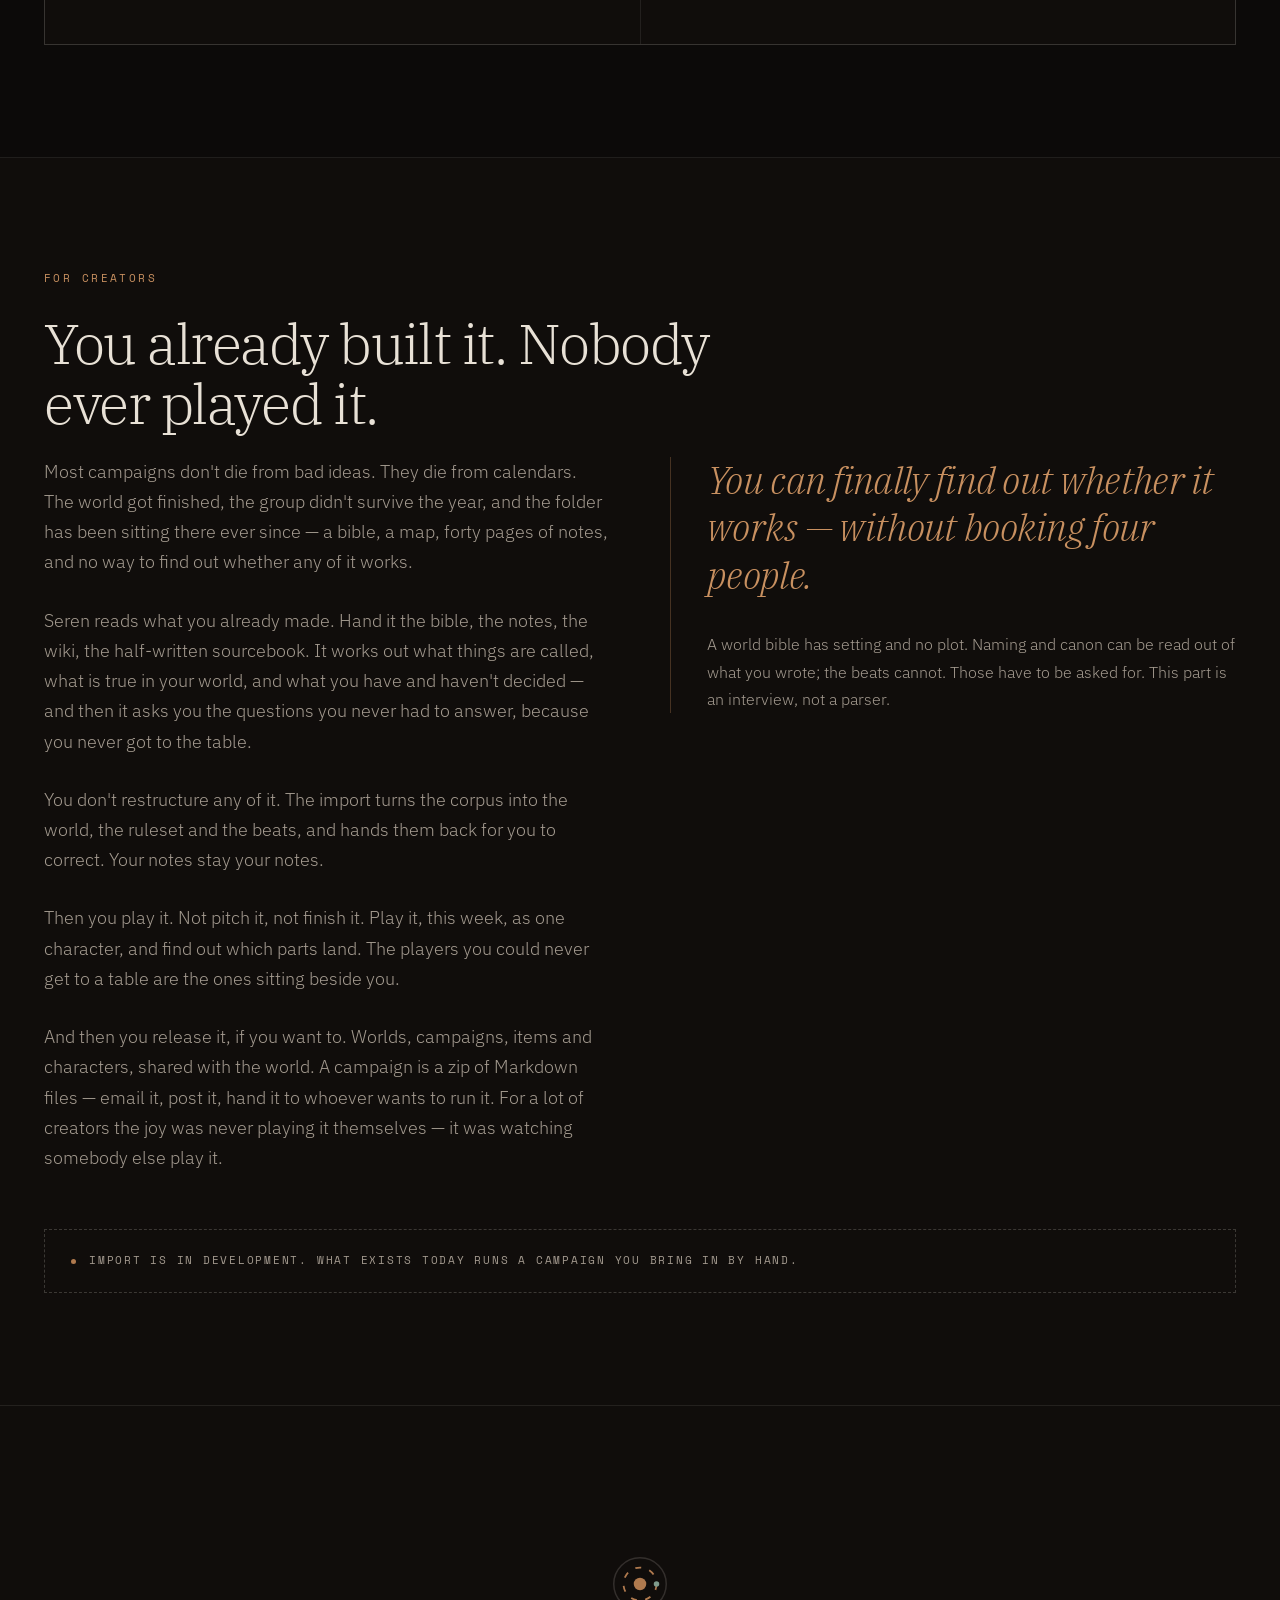
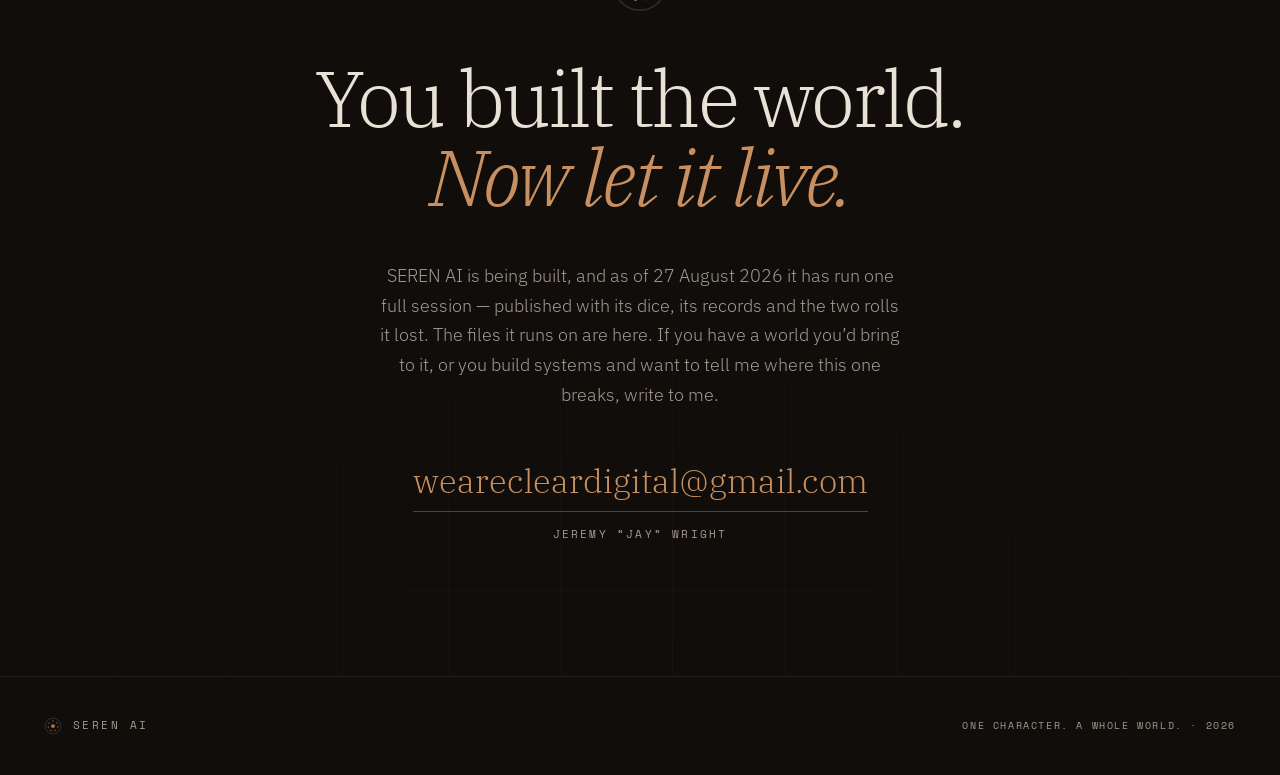
==== commit a4bbfcbd: "True up the older pages: it has been played index.html and backend.html both still said 'Nothing has" ====
--- a/index.html
+++ b/index.html
@@ -71,7 +71,7 @@
             <div>The Ashgate compact holds, for now.</div>
             <div class="verdigris">Threads left open. One of them is moving.</div>
           </div>
-          <div class="label-wide">Illustrative · nothing has been played yet</div>
+          <div class="label-wide">Illustrative &mdash; but it has now been played. <a href="playtest.html" class="dust">See the first session</a></div>
         </div>
       </div>
     </div>
@@ -543,7 +543,7 @@
         <circle cx="12" cy="12" r="2.5" fill="#b07a4e"></circle>
       </svg>
       <h2 class="contact-title">You built the world.<br><span class="text">Now let it live.</span></h2>
-      <p class="contact-text">SEREN AI is being built. Nothing has been played yet. If you have a world you'd bring to it, or you want to know when it runs, write to me.</p>
+      <p class="contact-text">SEREN AI is being built, and as of 27 August 2026 it has run <a href="playtest.html" class="dust">one full session</a> &mdash; published with its dice, its records and the two rolls it lost. <a href="source.html" class="dust">The files it runs on are here.</a> If you have a world you&rsquo;d bring to it, or you build systems and want to tell me where this one breaks, write to me.</p>
       <div class="contact-row-2">
         <a href="mailto:wearecleardigital@gmail.com" class="contact-display">wearecleardigital@gmail.com</a>
         <div class="contact-meta">Jeremy “Jay” Wright</div>
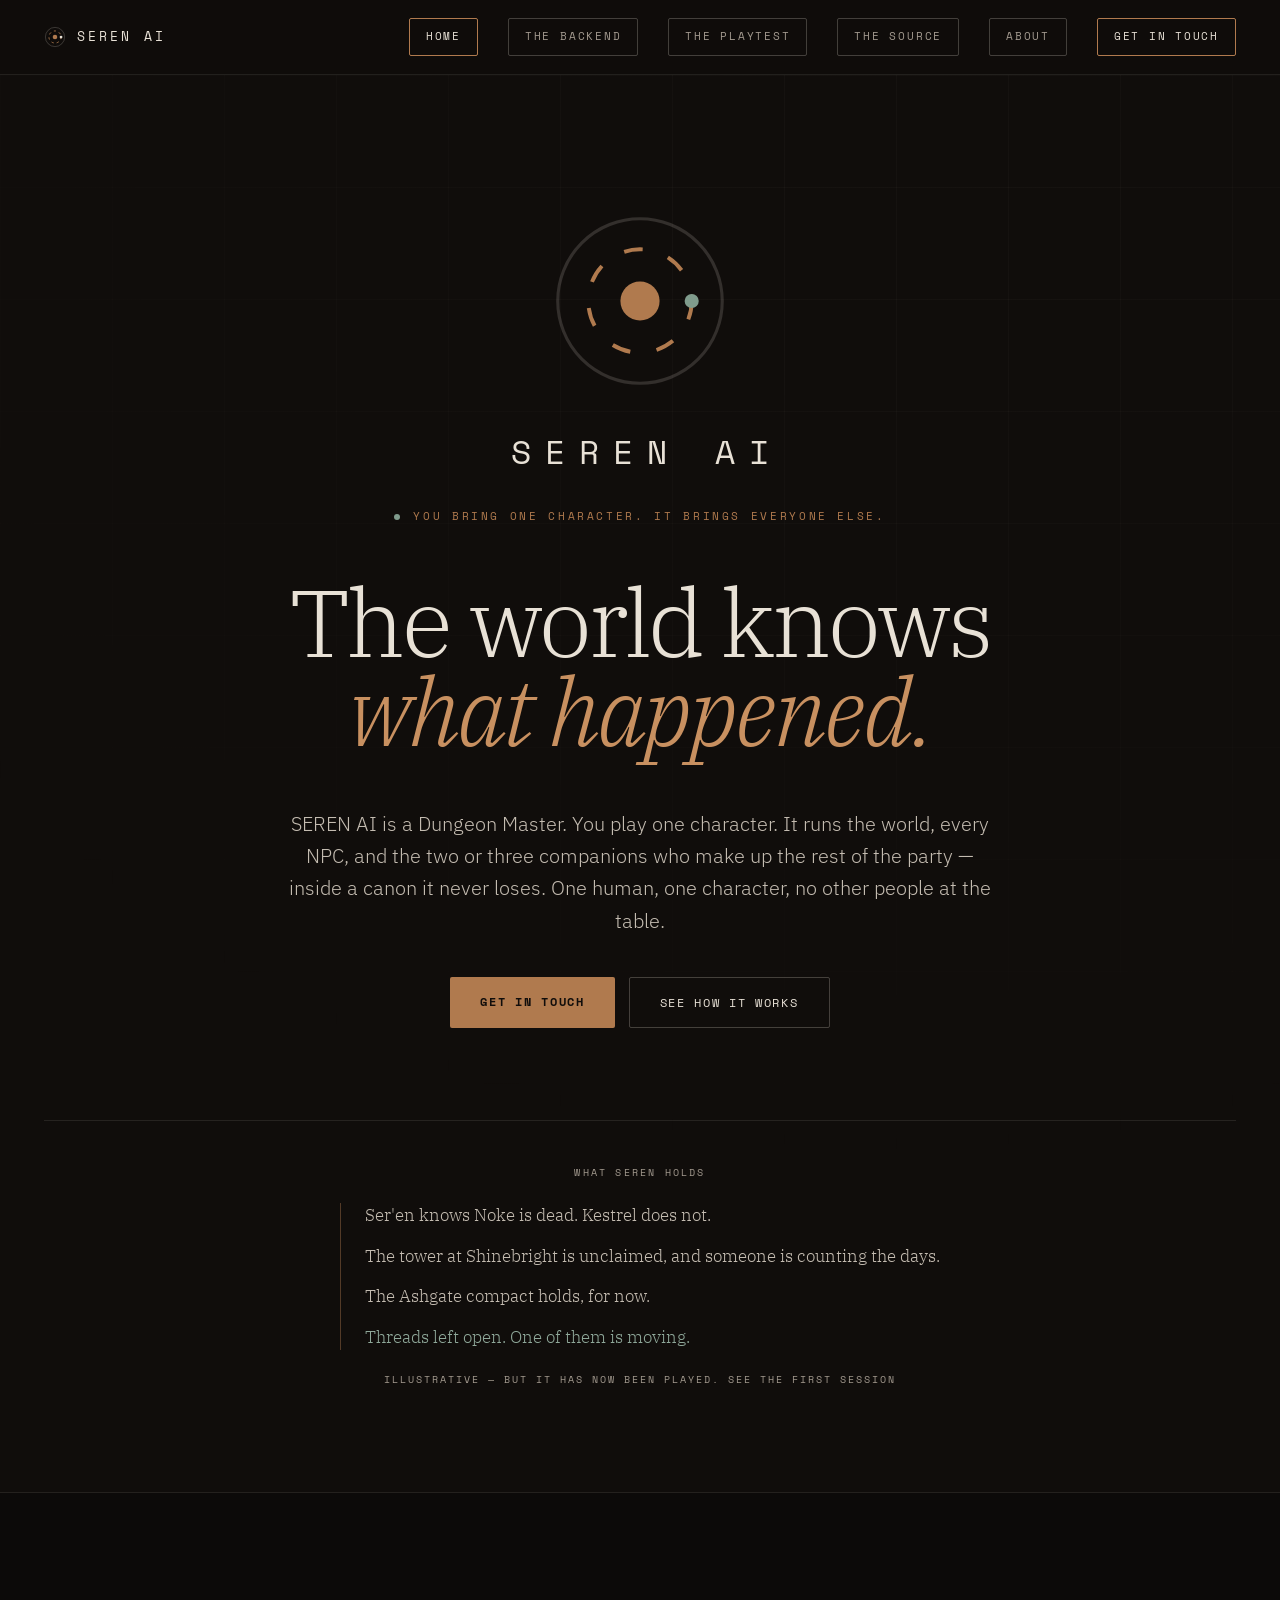
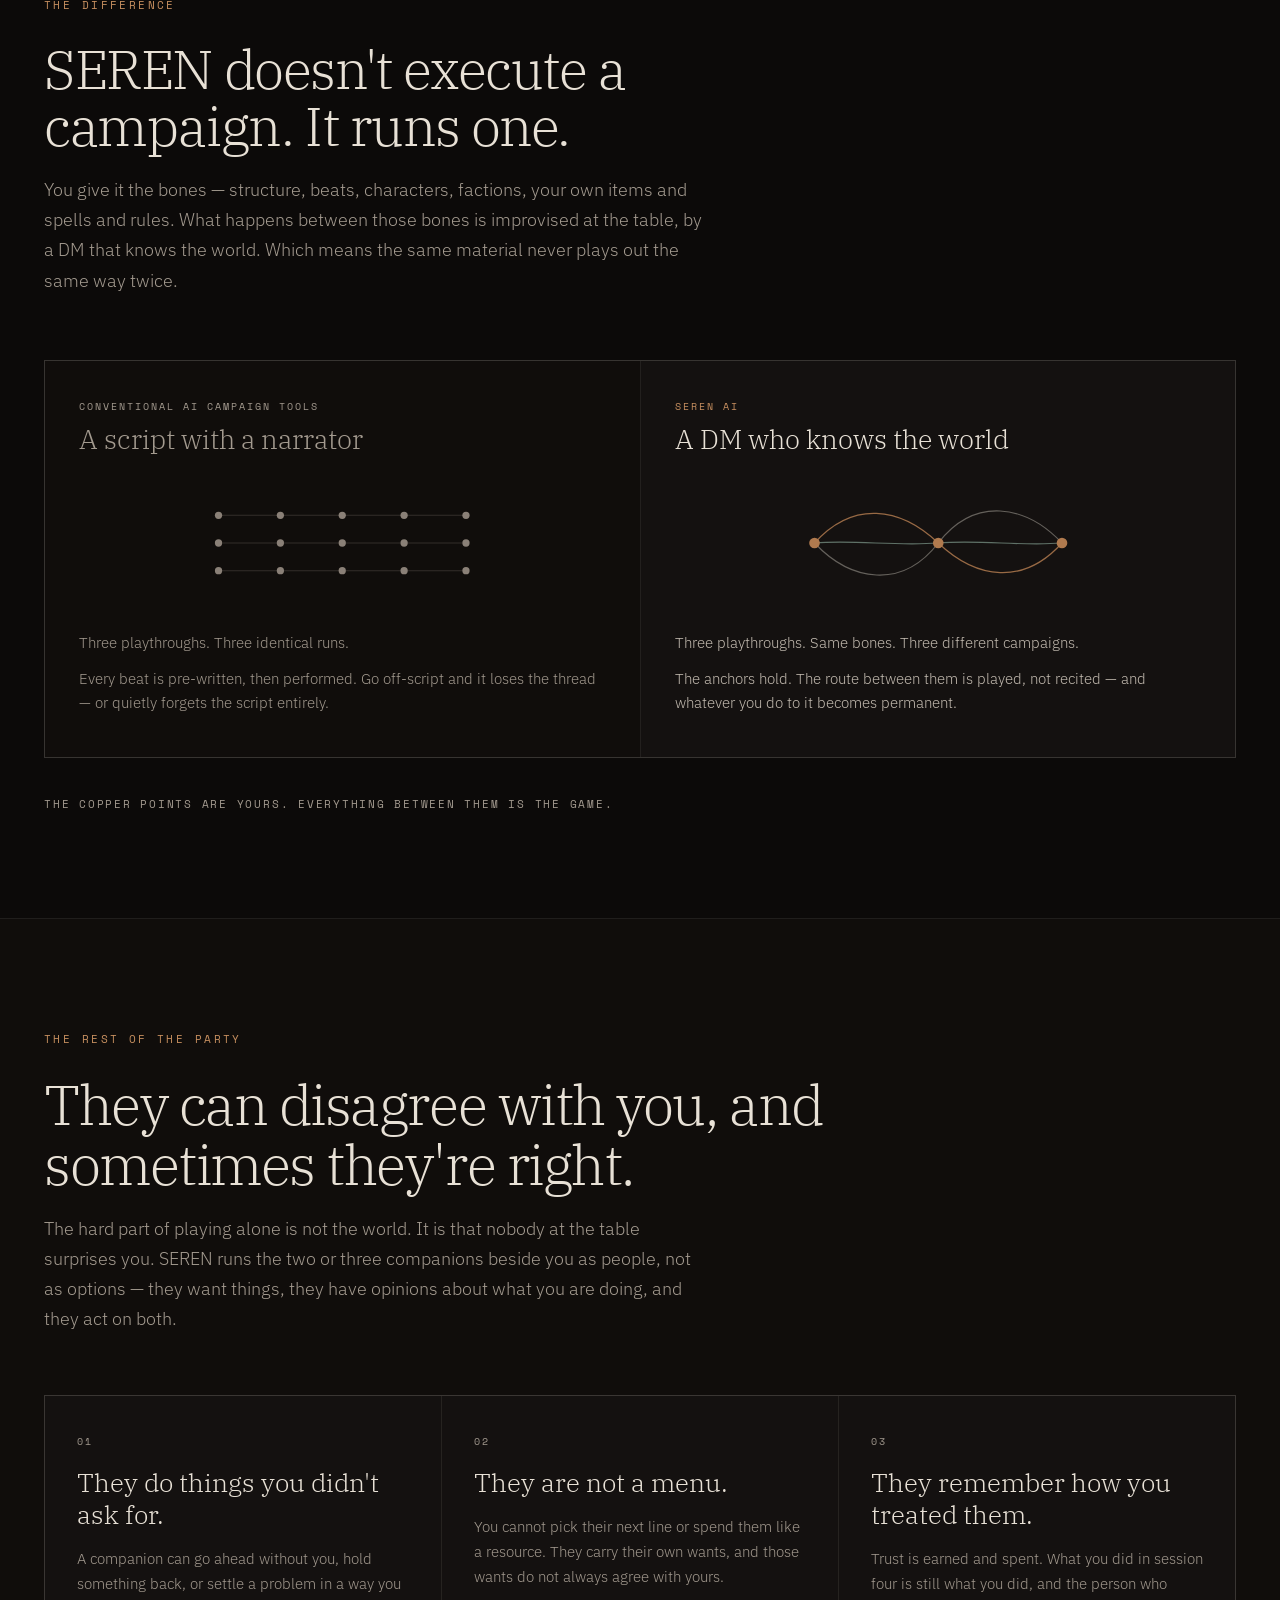
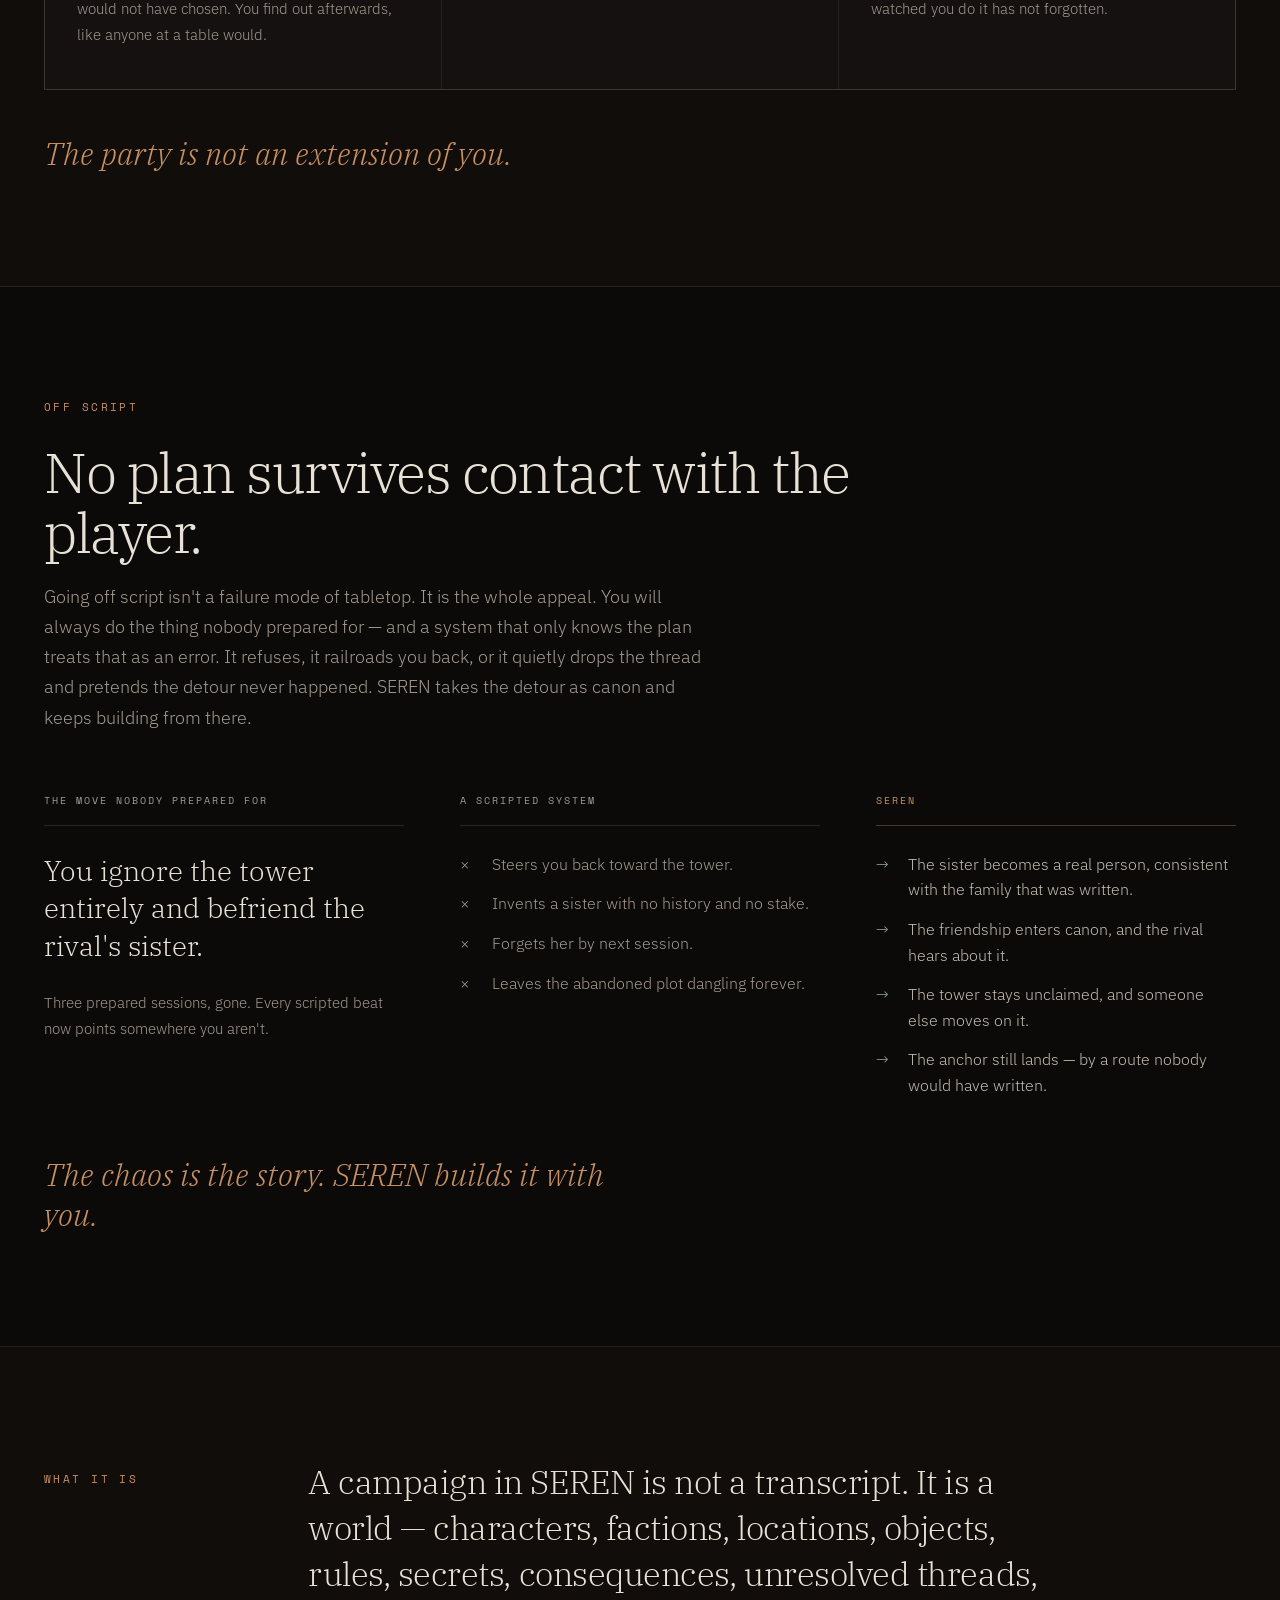
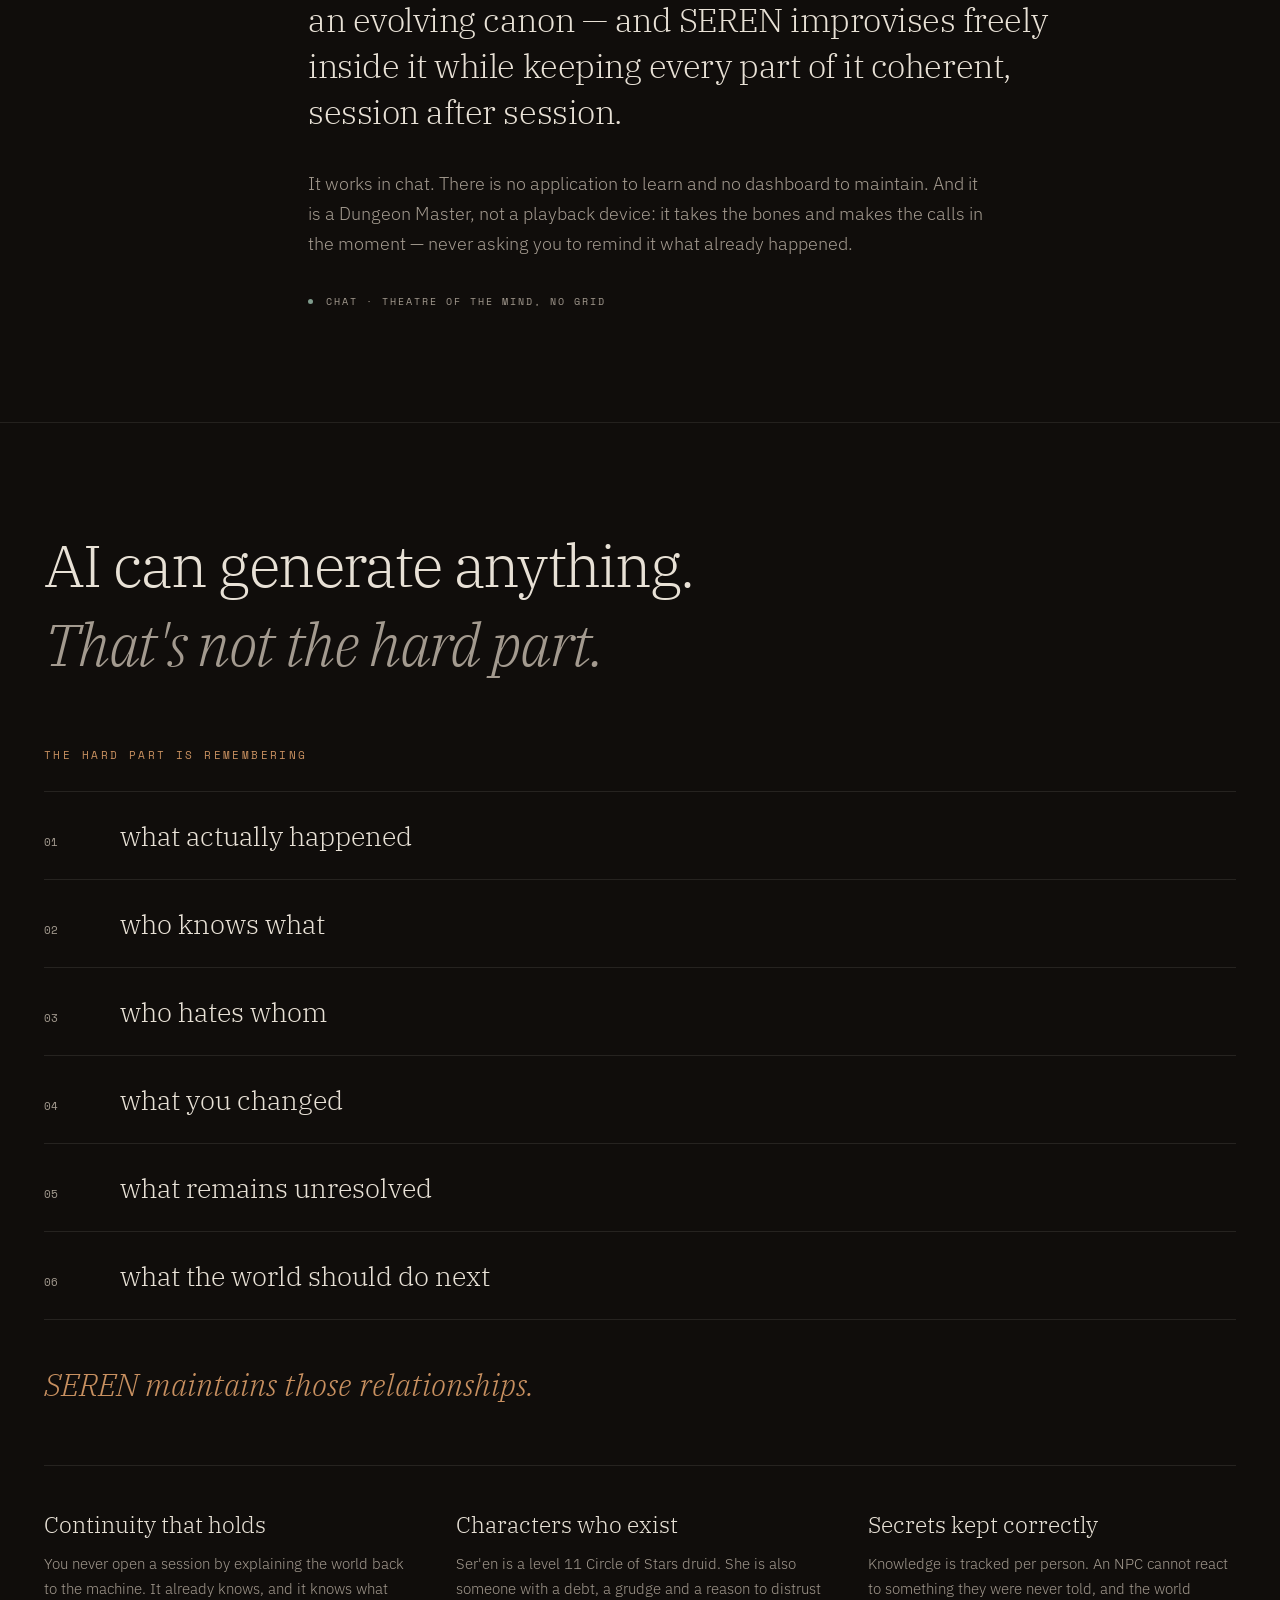
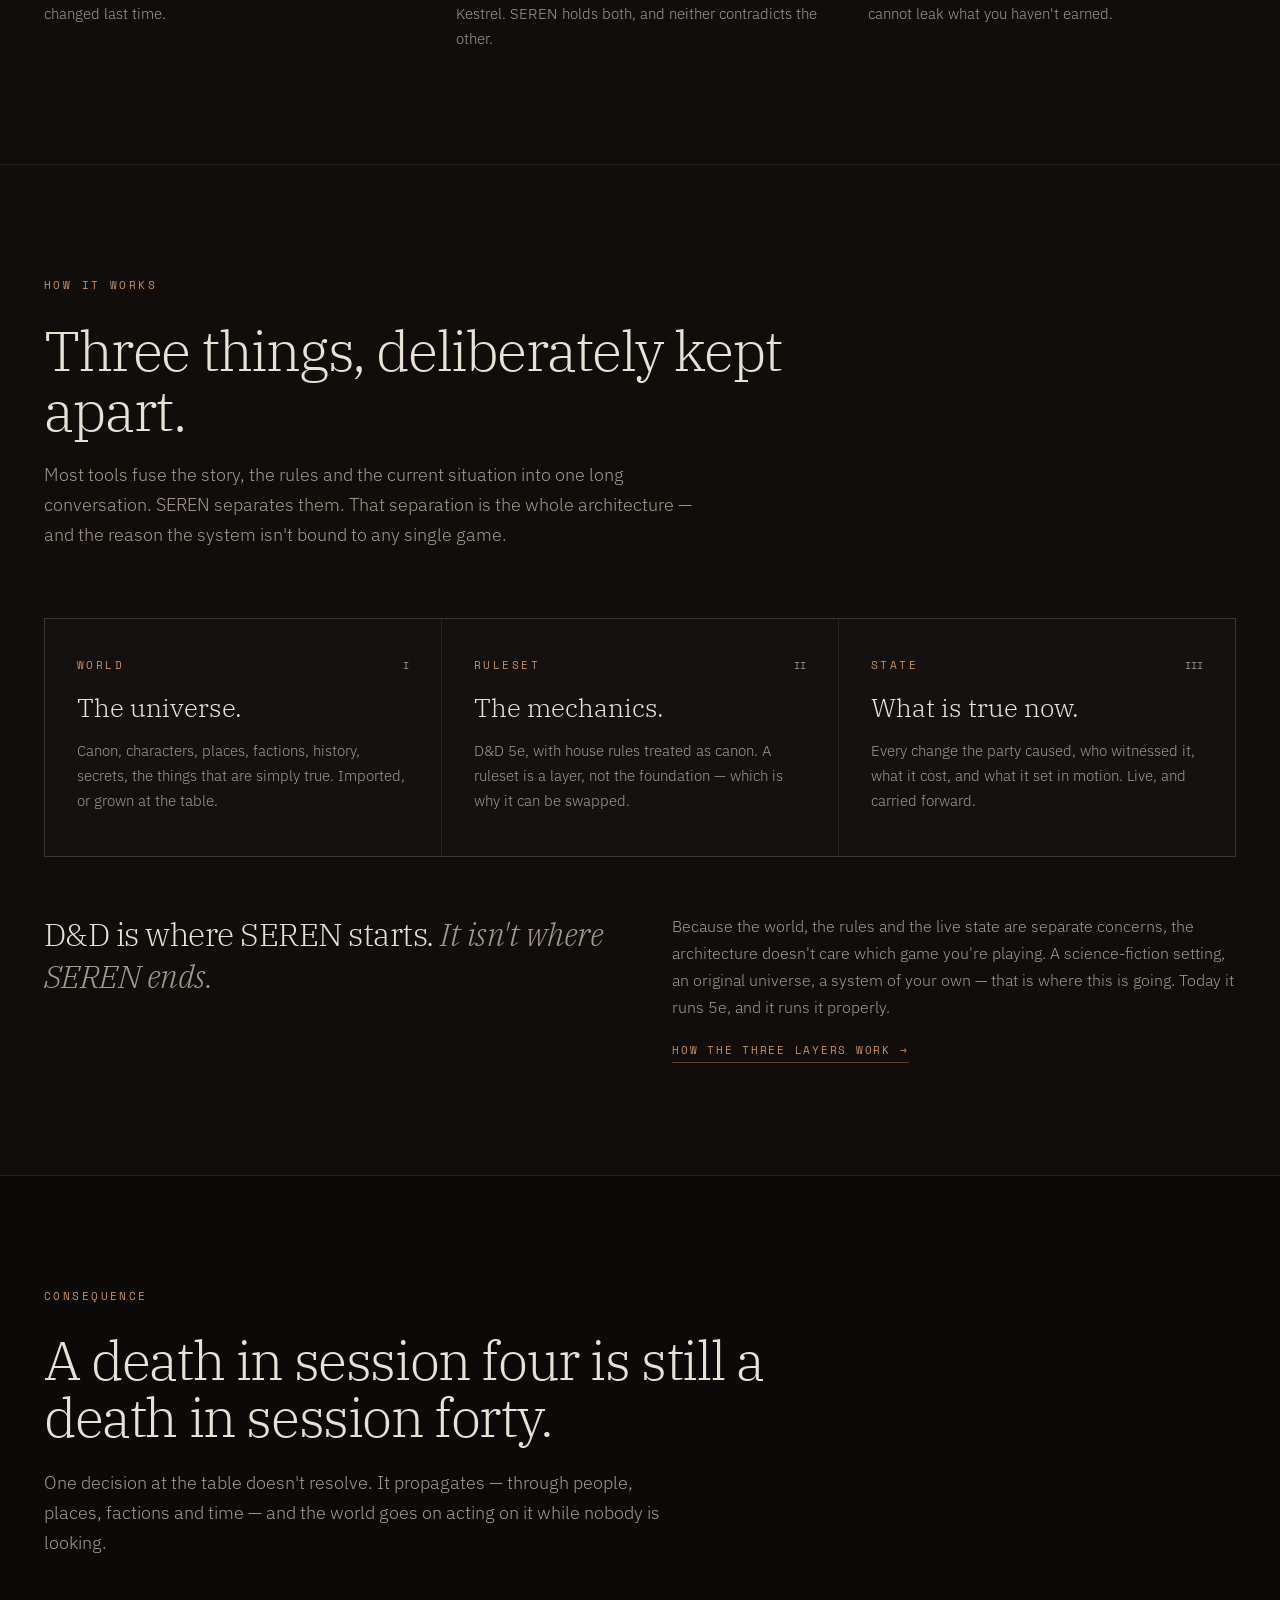
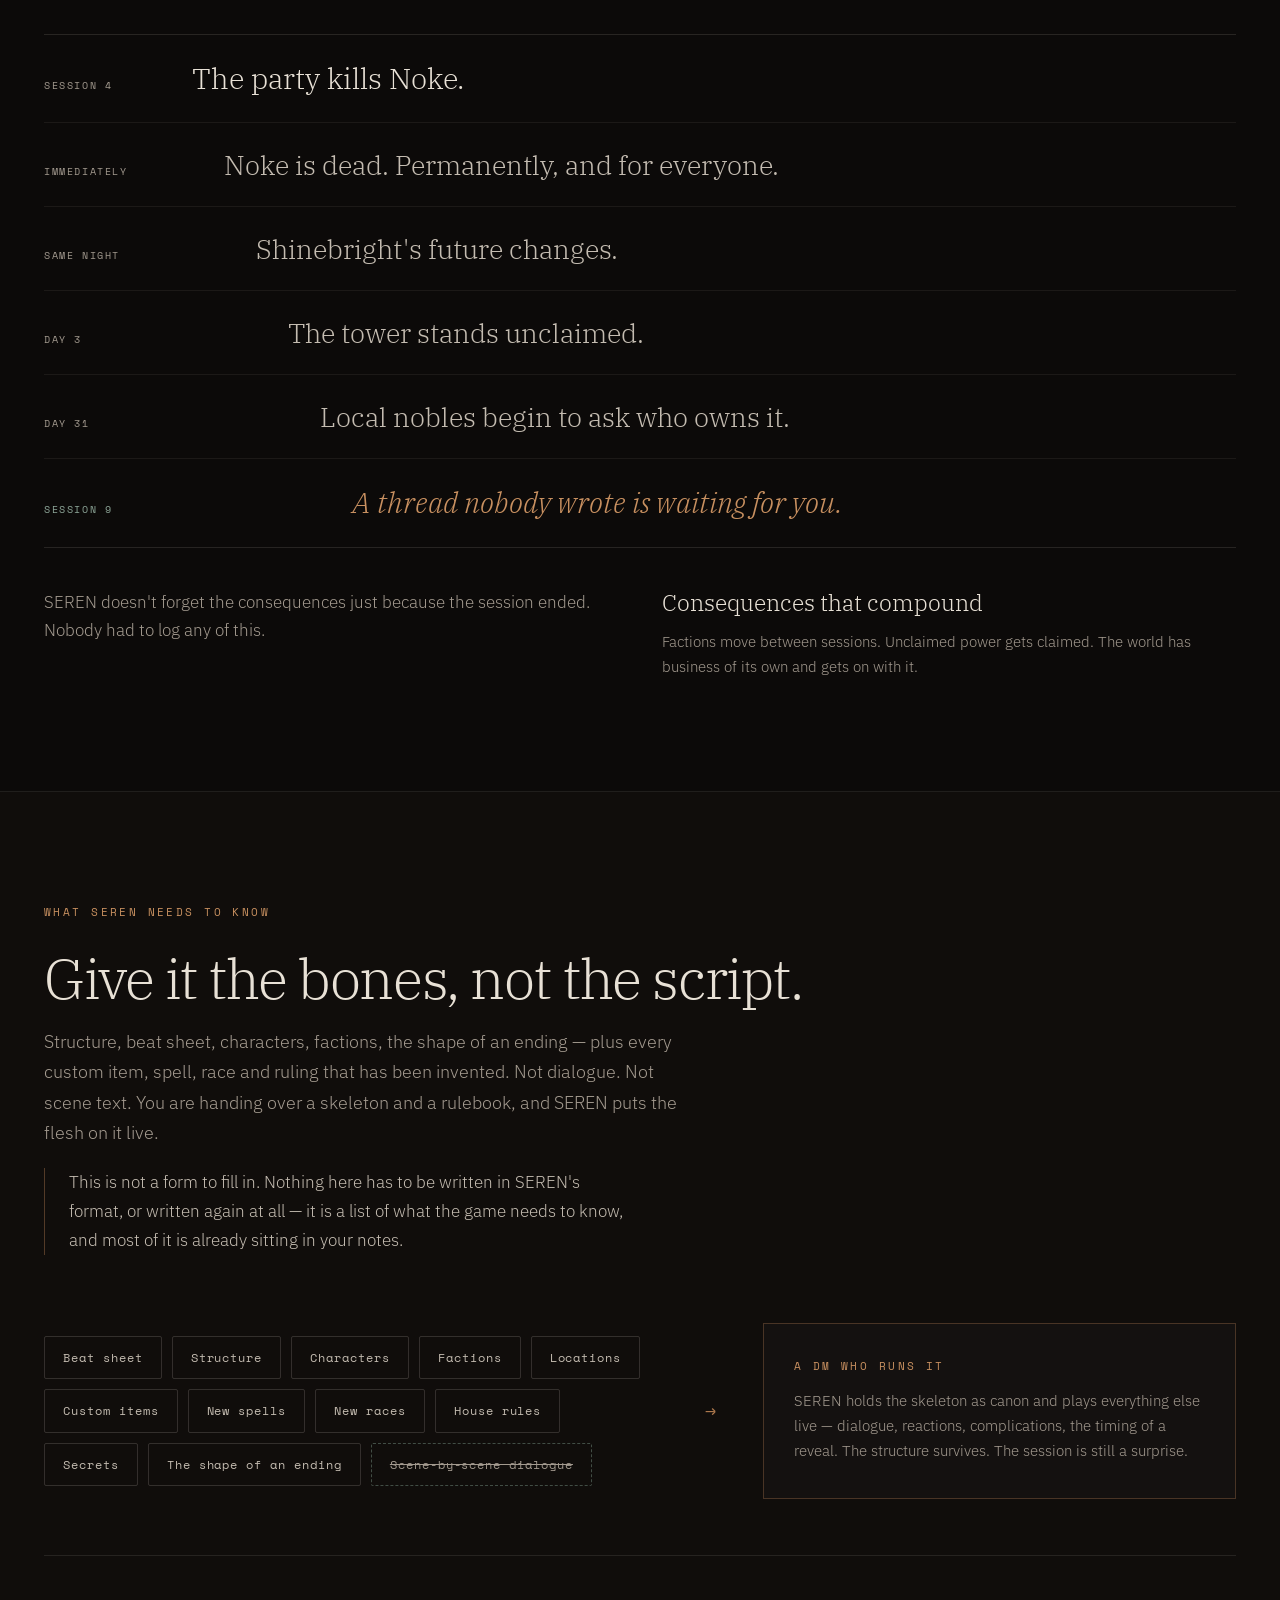
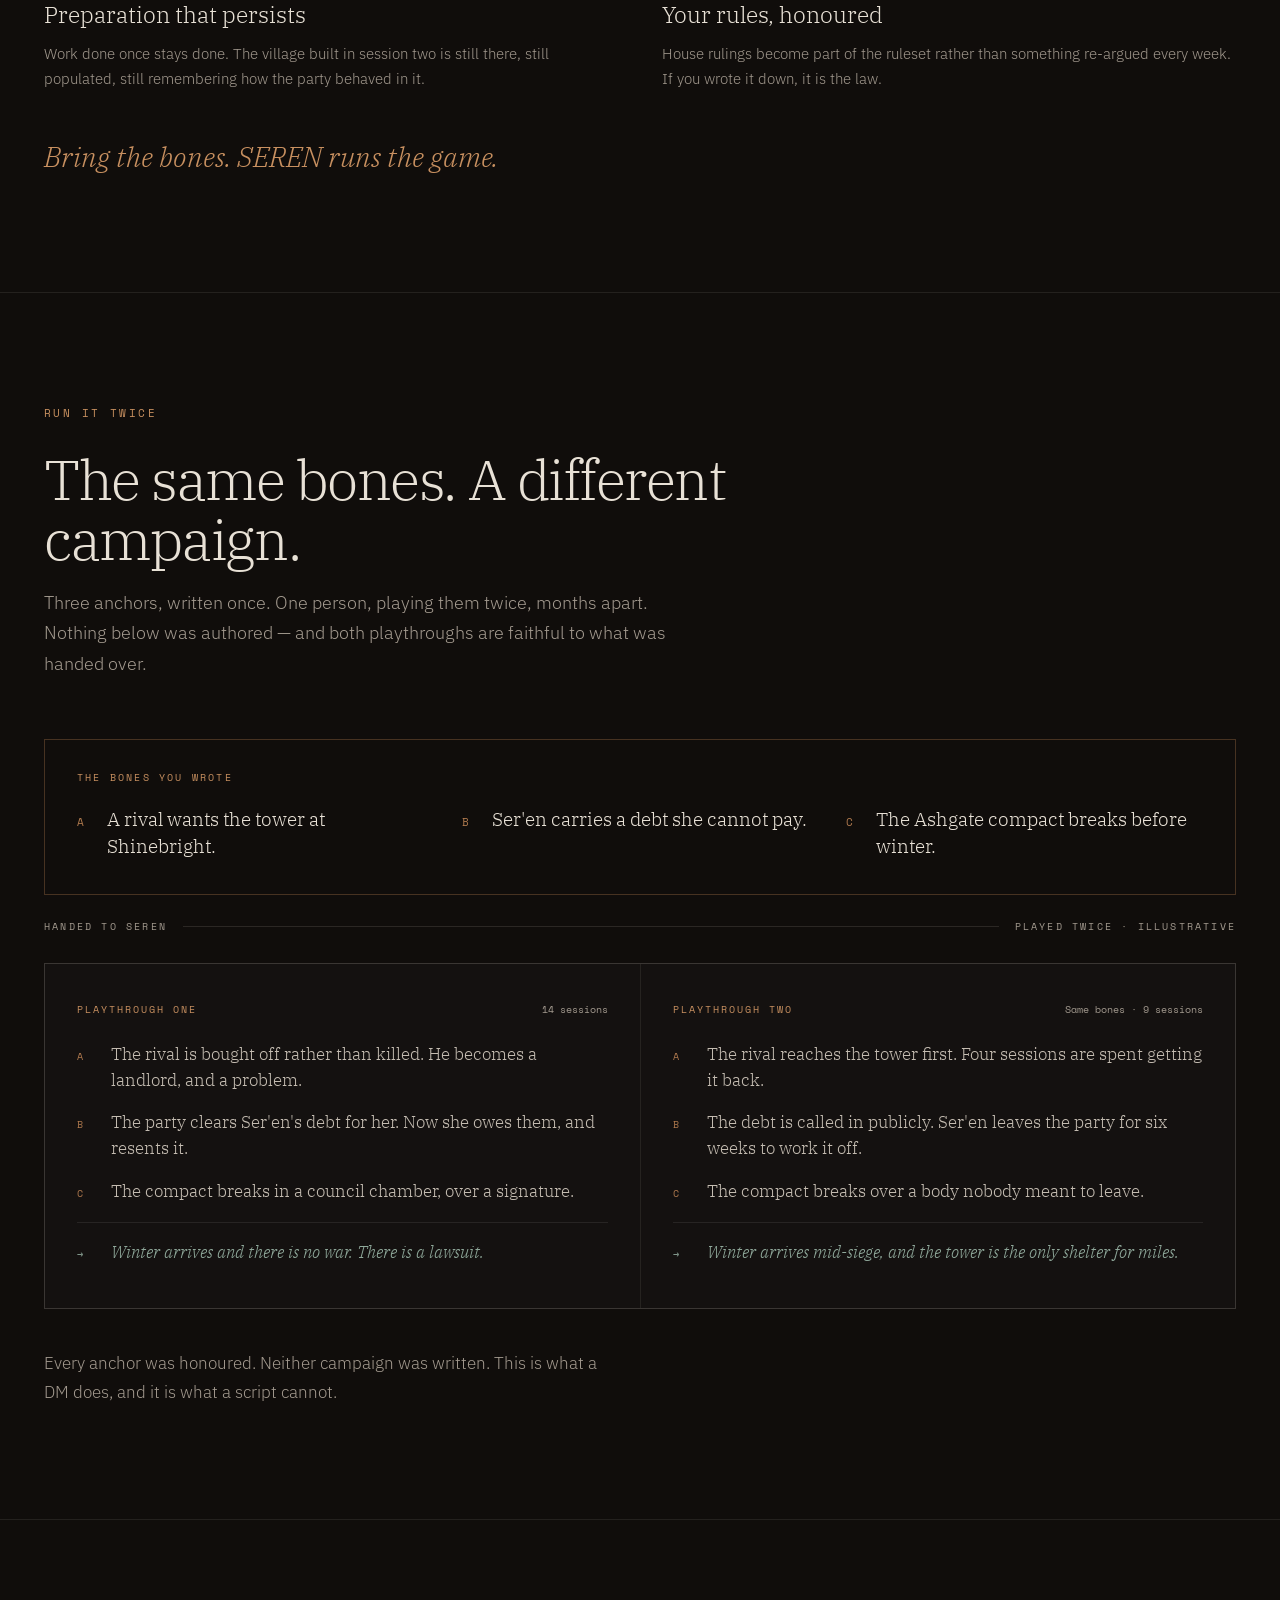
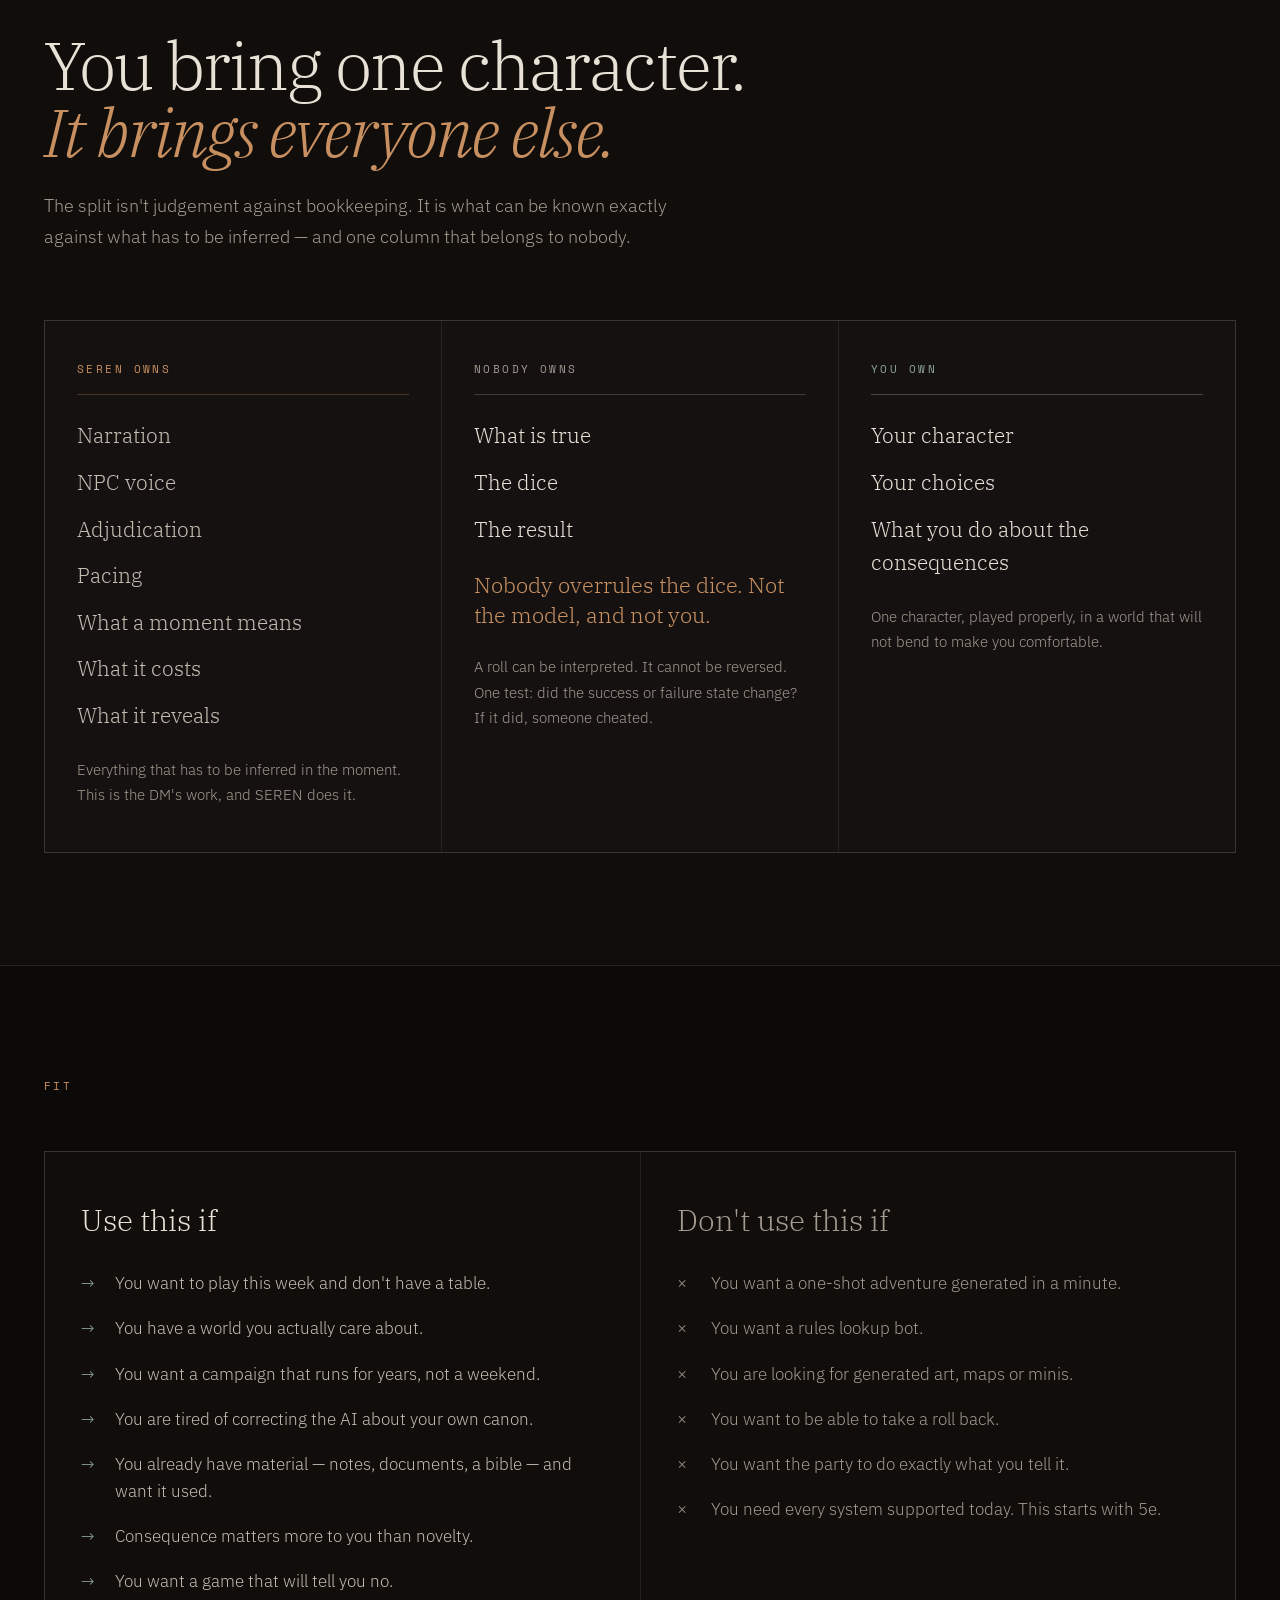
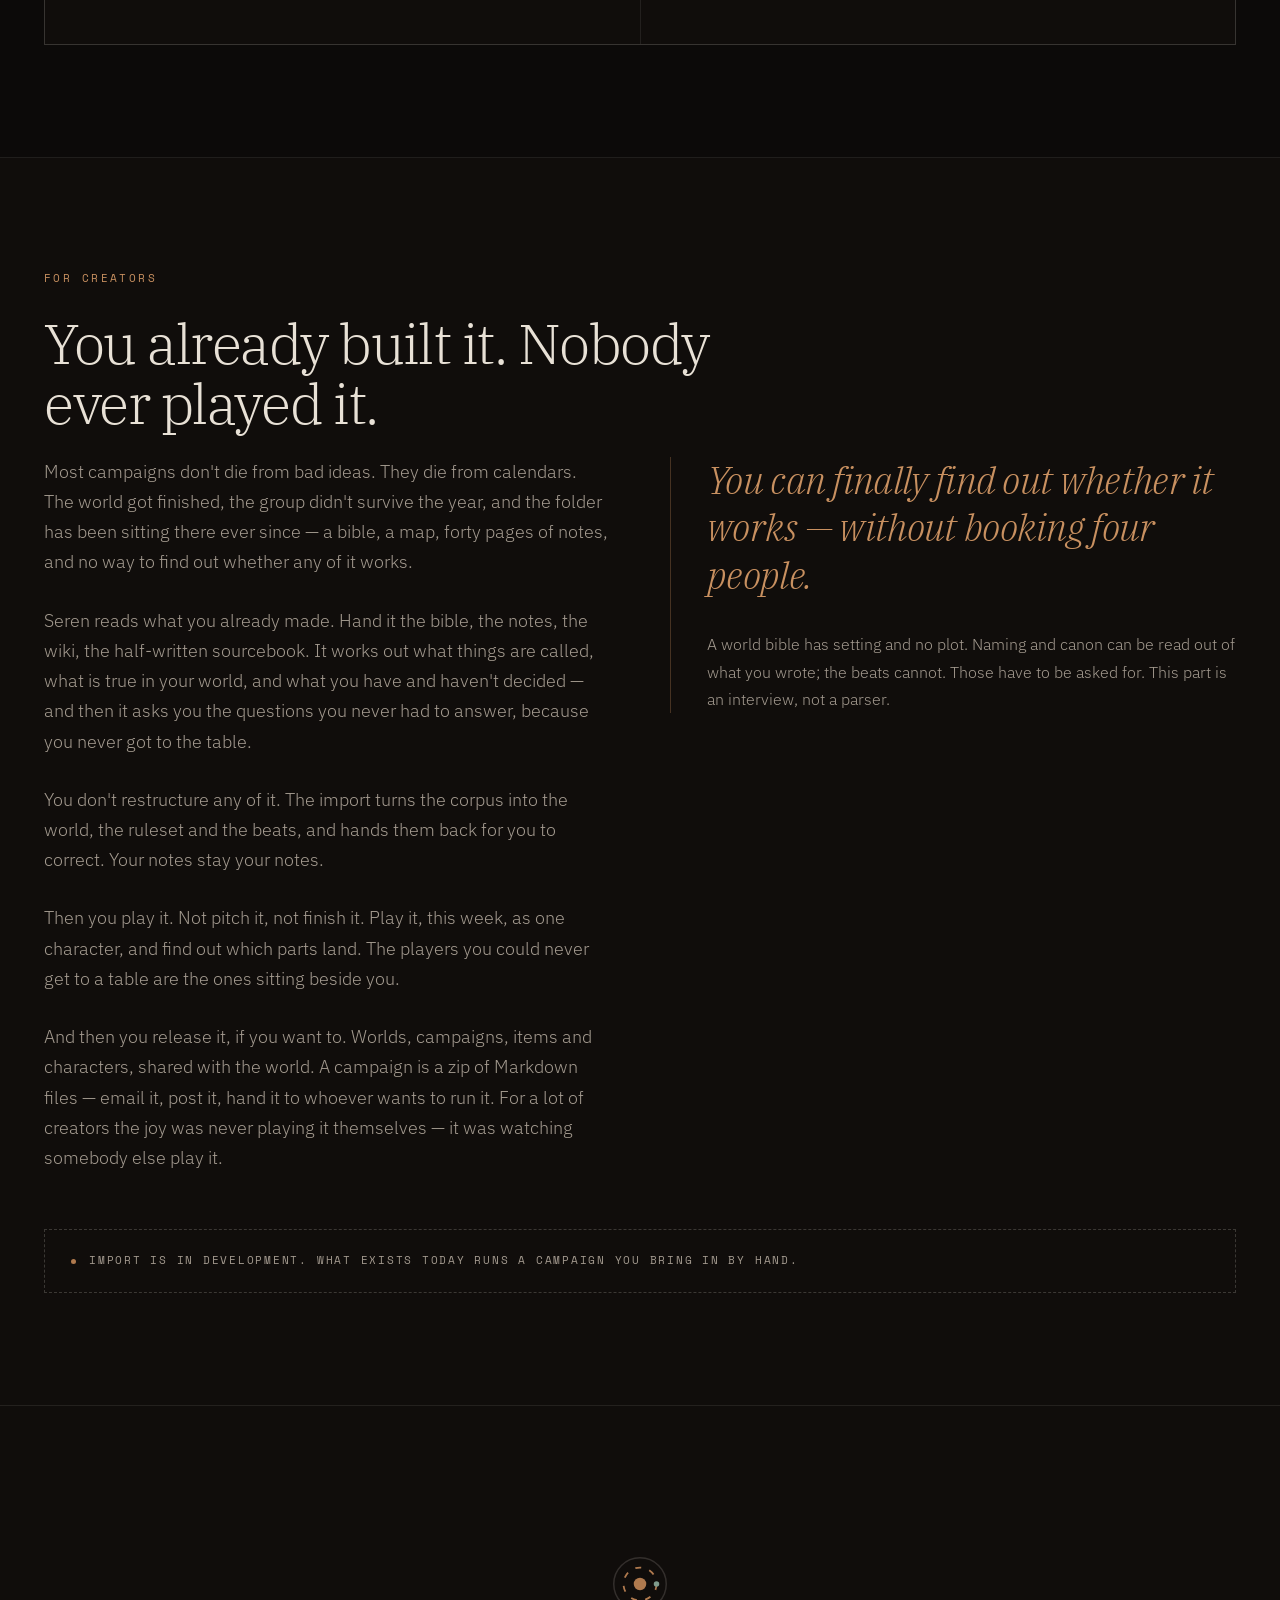
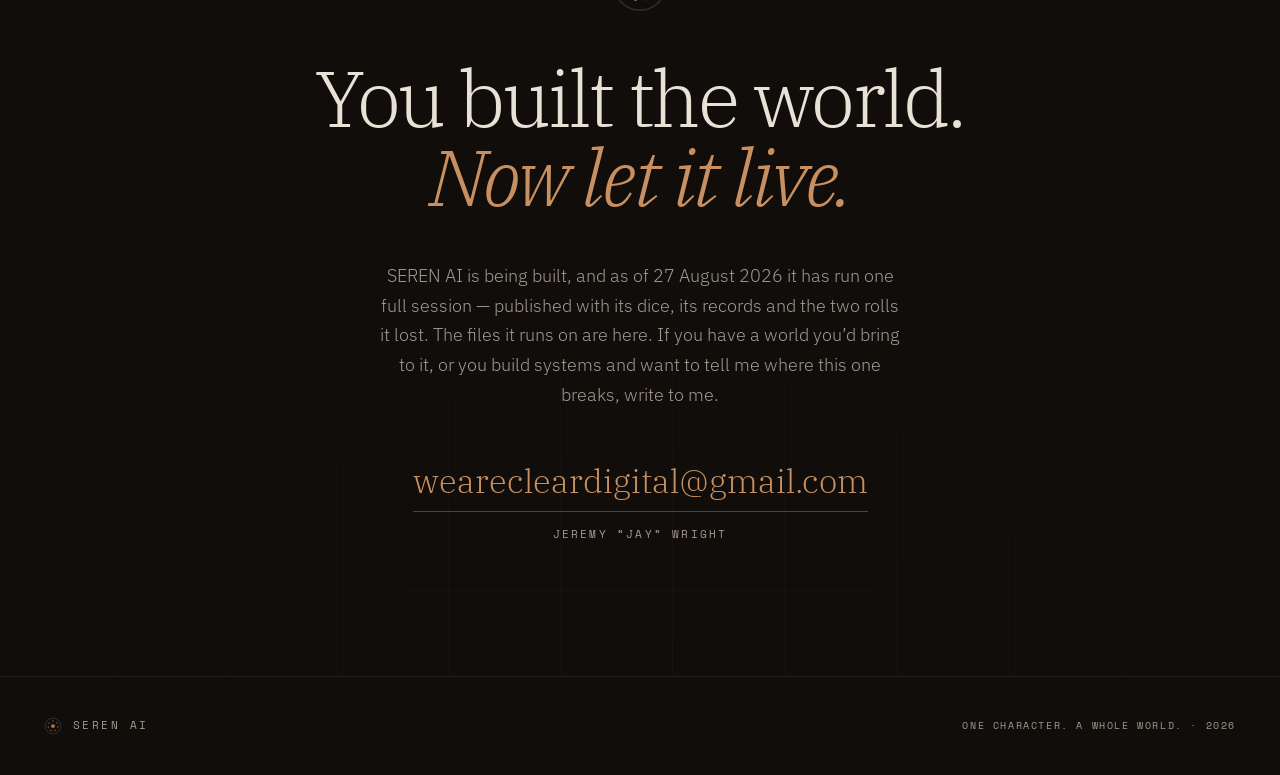
==== commit b82b8830: "An About page, and the timeline it took a dig to get right Adds about.html: project genesis, a timel" ====
--- a/index.html
+++ b/index.html
@@ -32,6 +32,7 @@
       <a href="backend.html" class="nav-btn">The backend</a>
       <a href="playtest.html" class="nav-btn">The playtest</a>
       <a href="source.html" class="nav-btn">The source</a>
+      <a href="about.html" class="nav-btn">About</a>
       <a href="#contact" class="nav-btn nav-btn-key">Get in touch</a>
     </nav>
   </header>
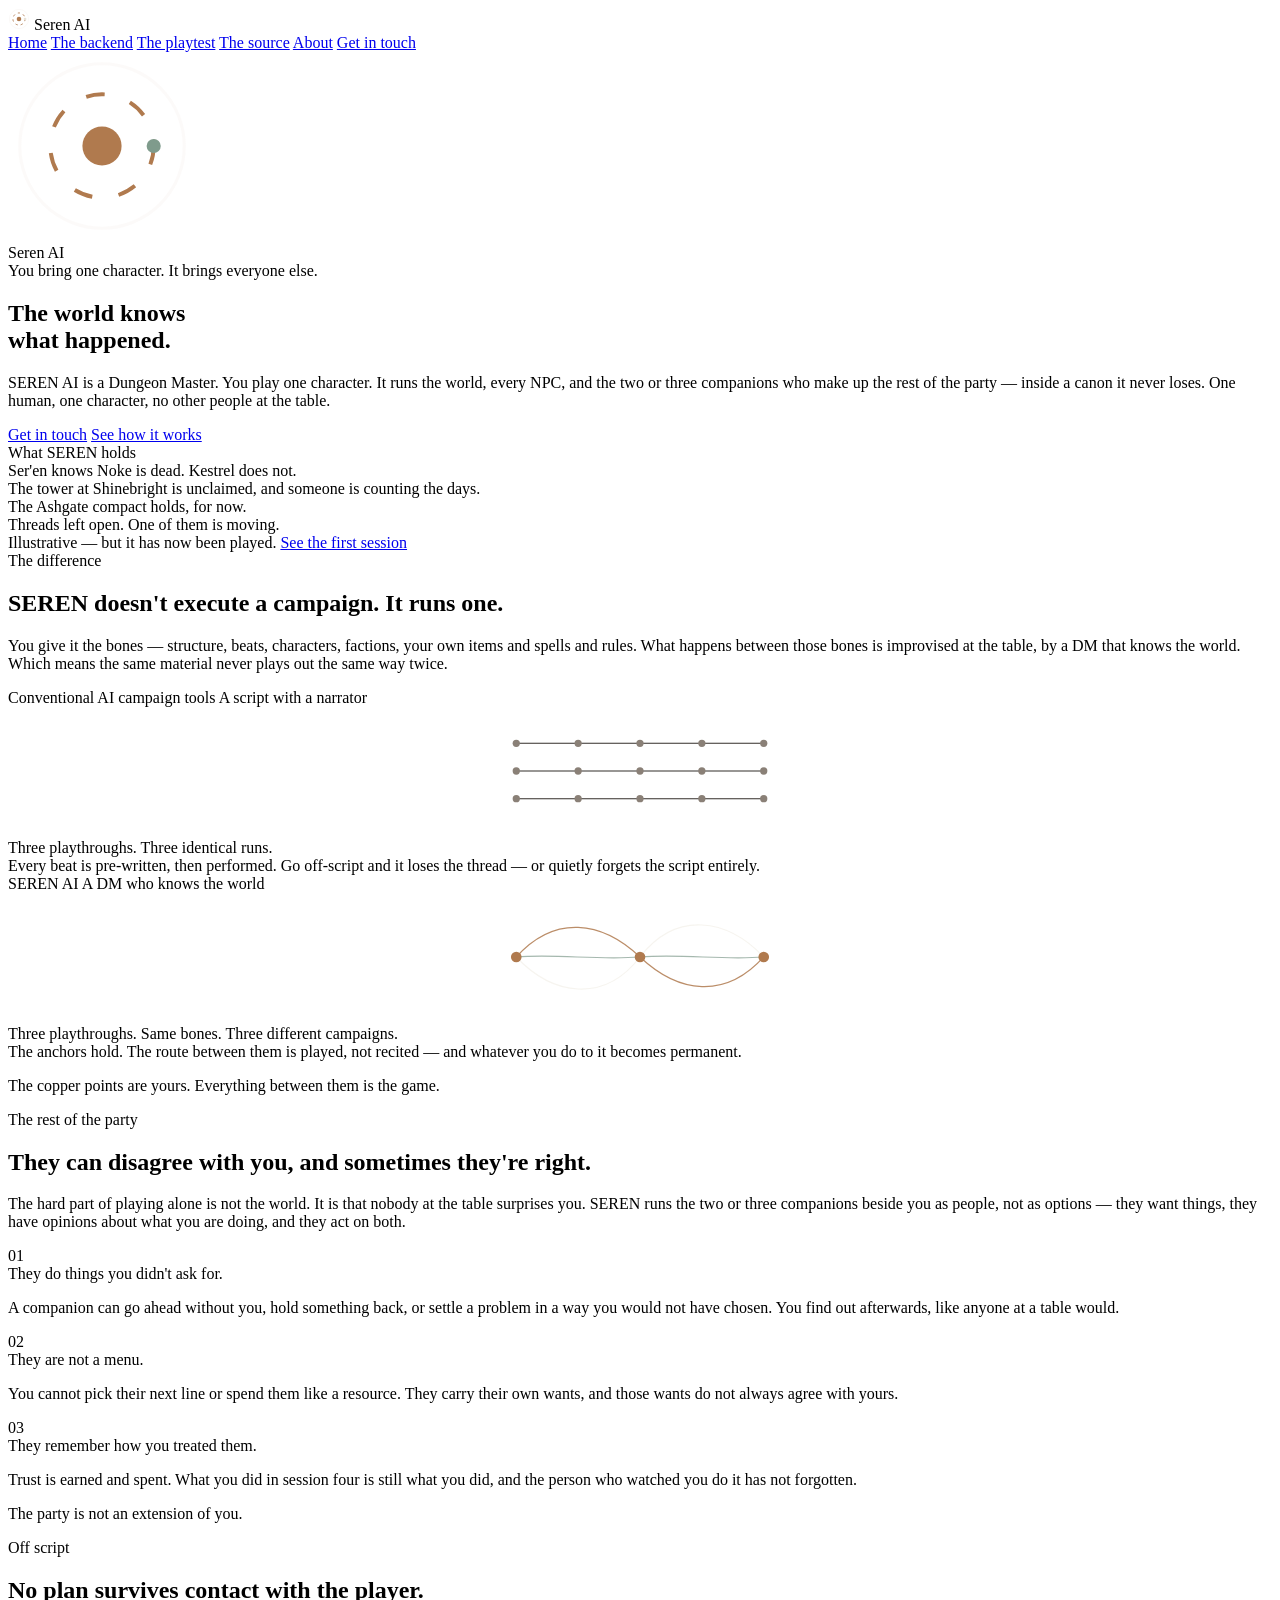
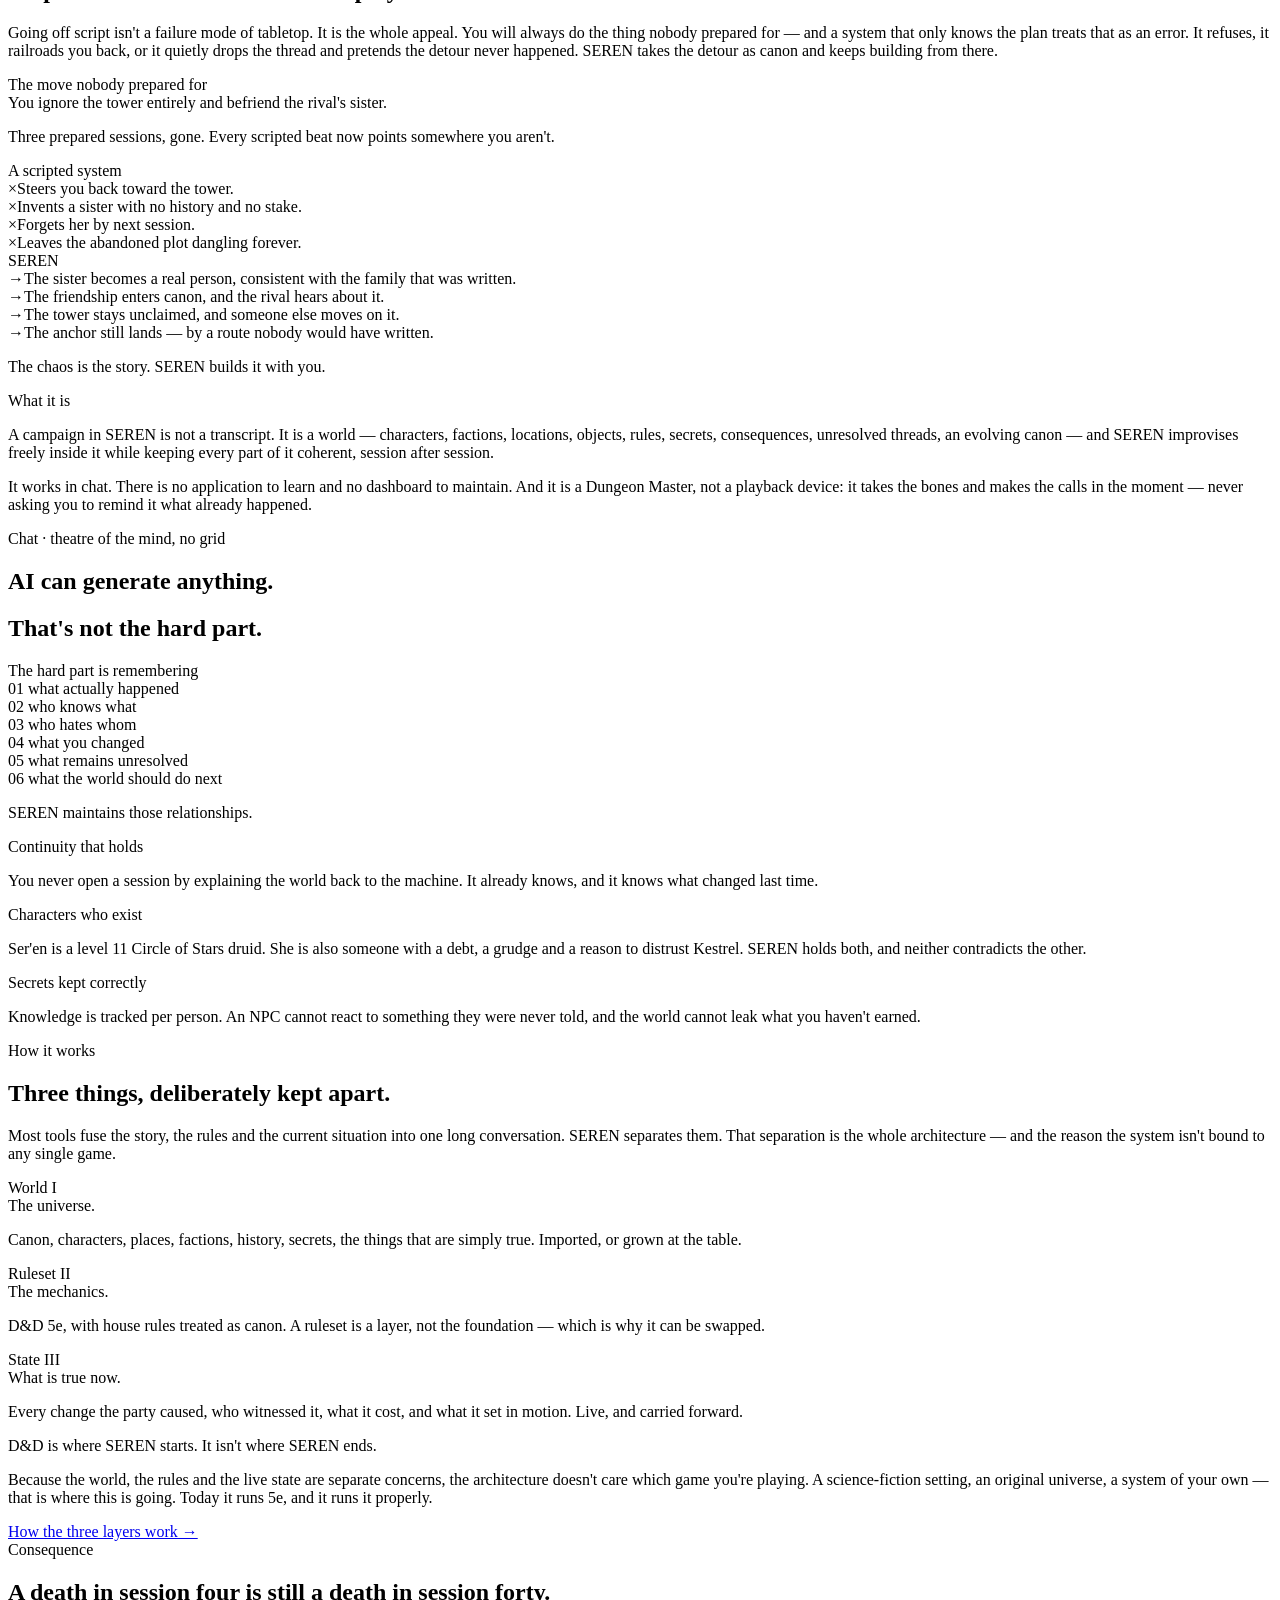
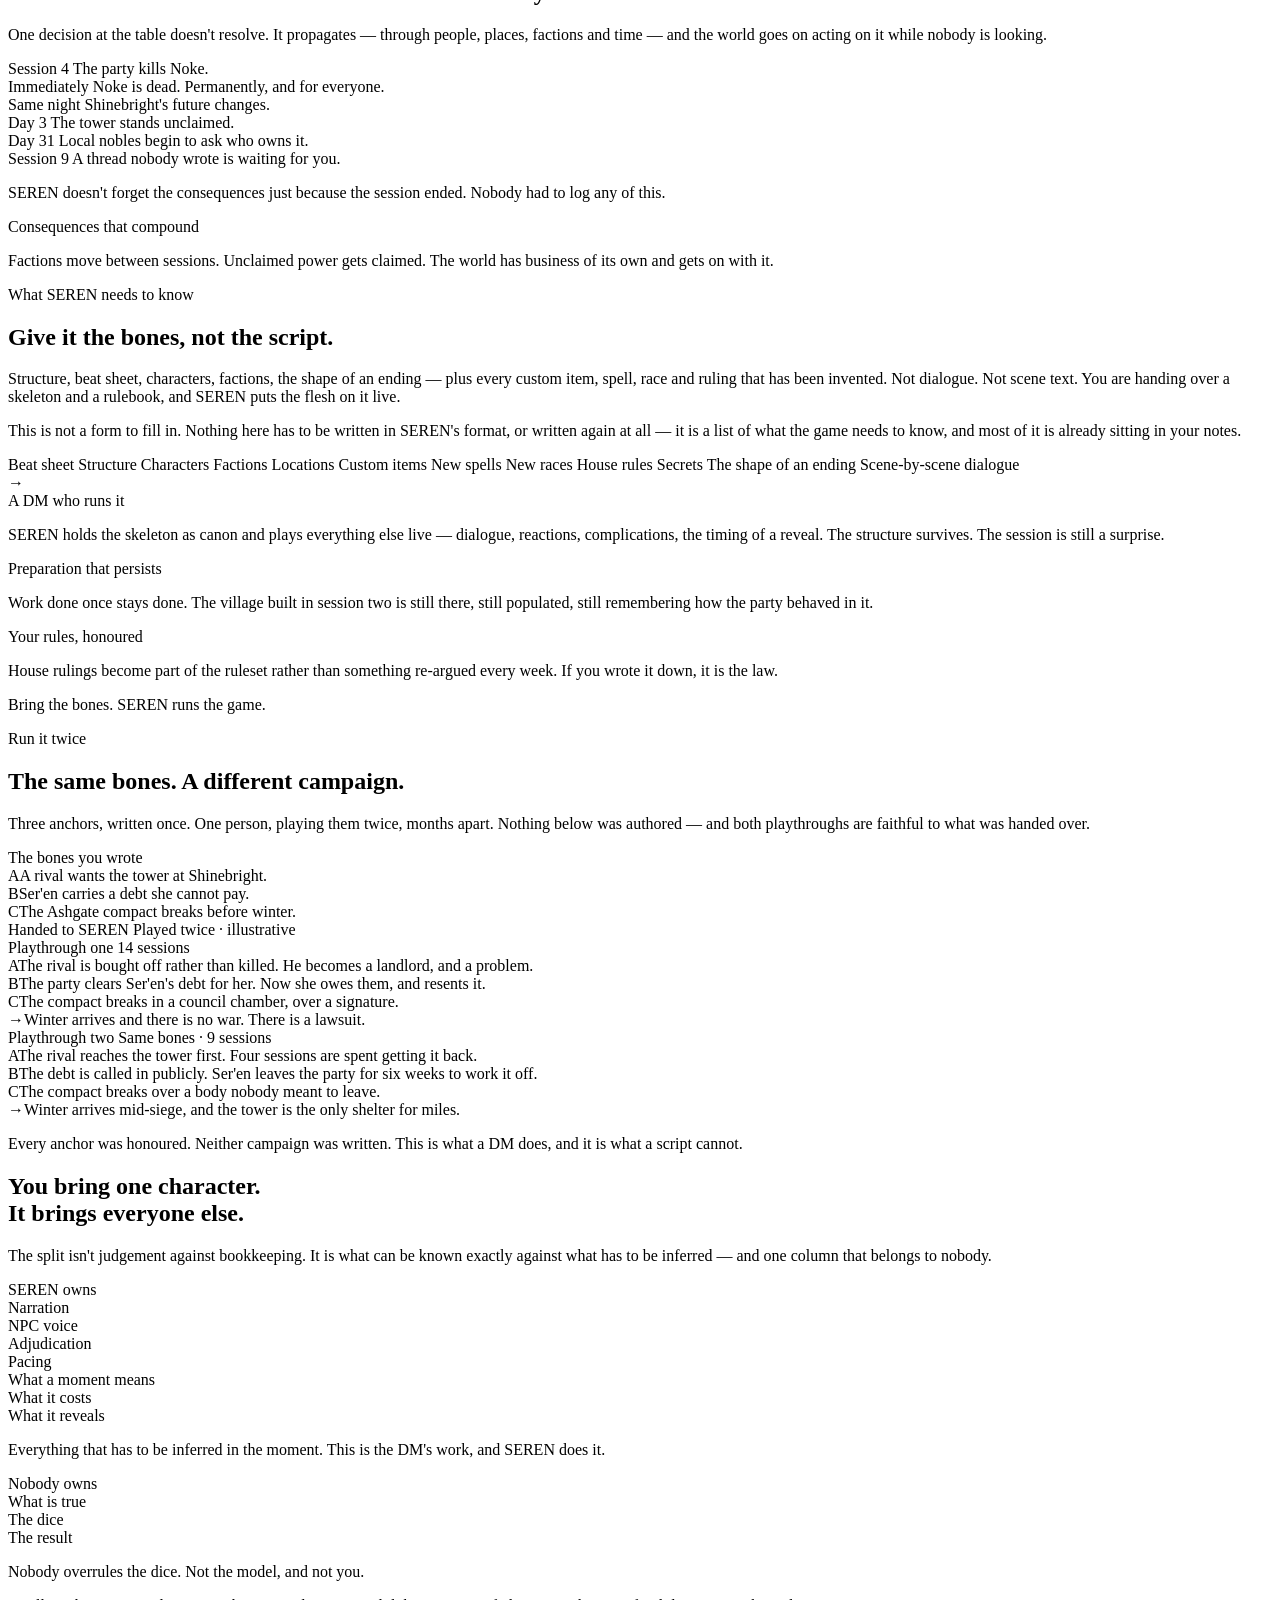
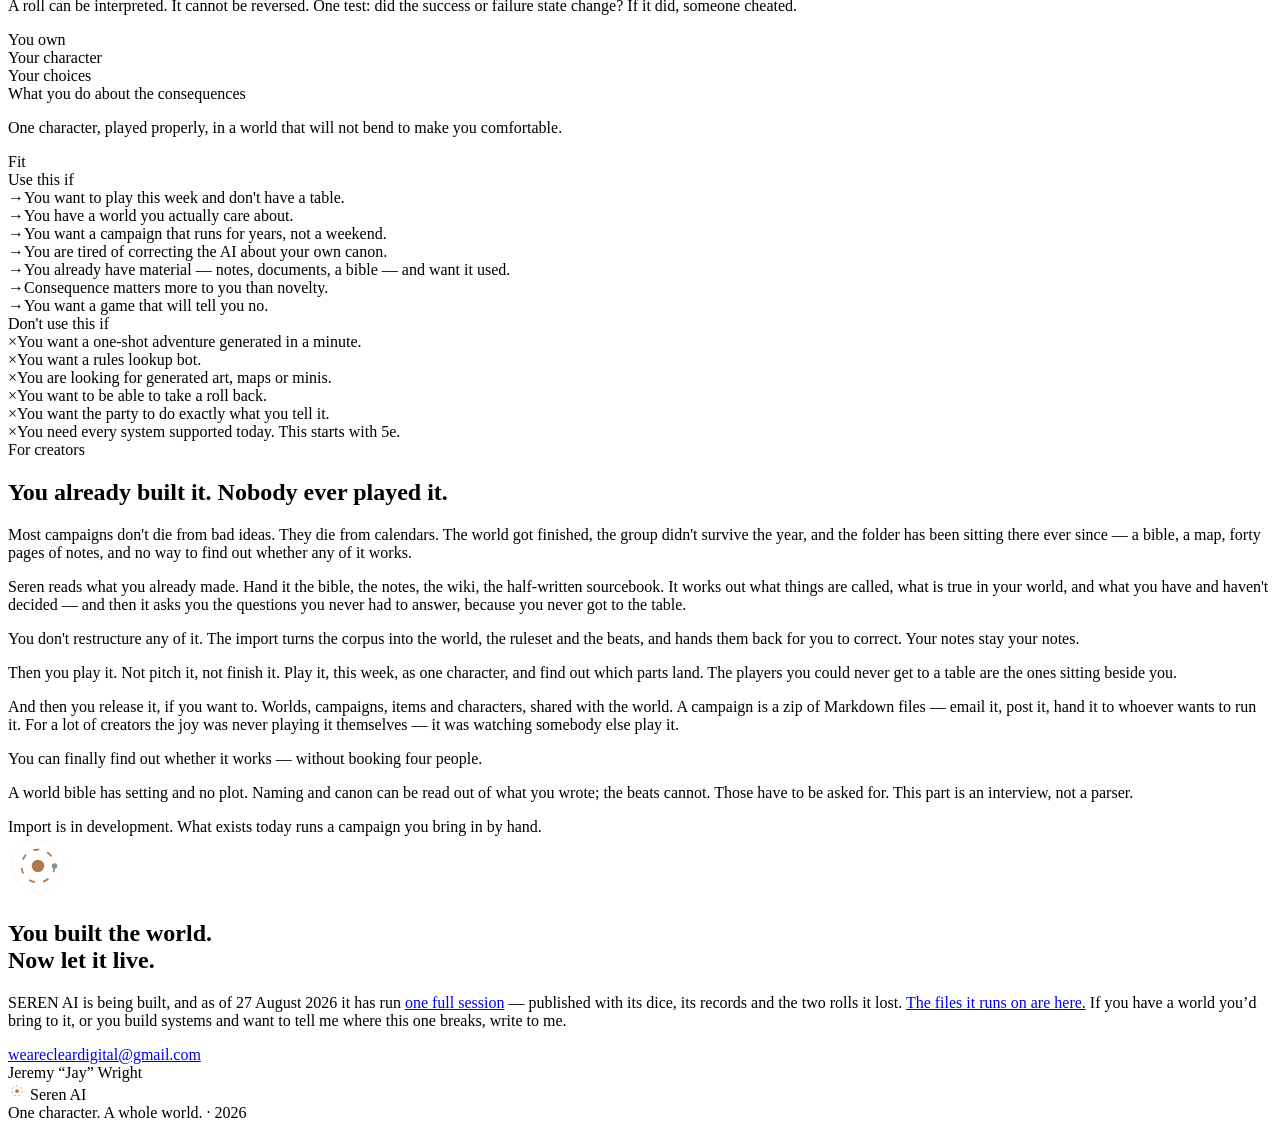
==== commit eae82938: "Fix: every subpage 404d for anyone who dropped the trailing slash Reported symptom, from more than o" ====
--- a/index.html
+++ b/index.html
@@ -3,11 +3,14 @@
 <head>
   <meta charset="utf-8">
   <meta name="viewport" content="width=device-width, initial-scale=1">
+  <base href="/seren/">
+  <link rel="canonical" href="https://netmobster.github.io/seren/index.html">
   <title>SEREN AI — You bring one character. It brings everyone else.</title>
   <meta name="description" content="A Dungeon Master that runs the world, every NPC and the rest of your party, inside a canon it never loses.">
   <meta name="theme-color" content="#100d0b">
   <meta property="og:title" content="SEREN AI — You bring one character. It brings everyone else.">
   <meta property="og:description" content="A Dungeon Master that runs the world, every NPC and the rest of your party, inside a canon it never loses.">
+  <meta property="og:url" content="https://netmobster.github.io/seren/index.html">
   <meta property="og:type" content="website">
   <link rel="preconnect" href="https://fonts.googleapis.com">
   <link rel="preconnect" href="https://fonts.gstatic.com" crossorigin>
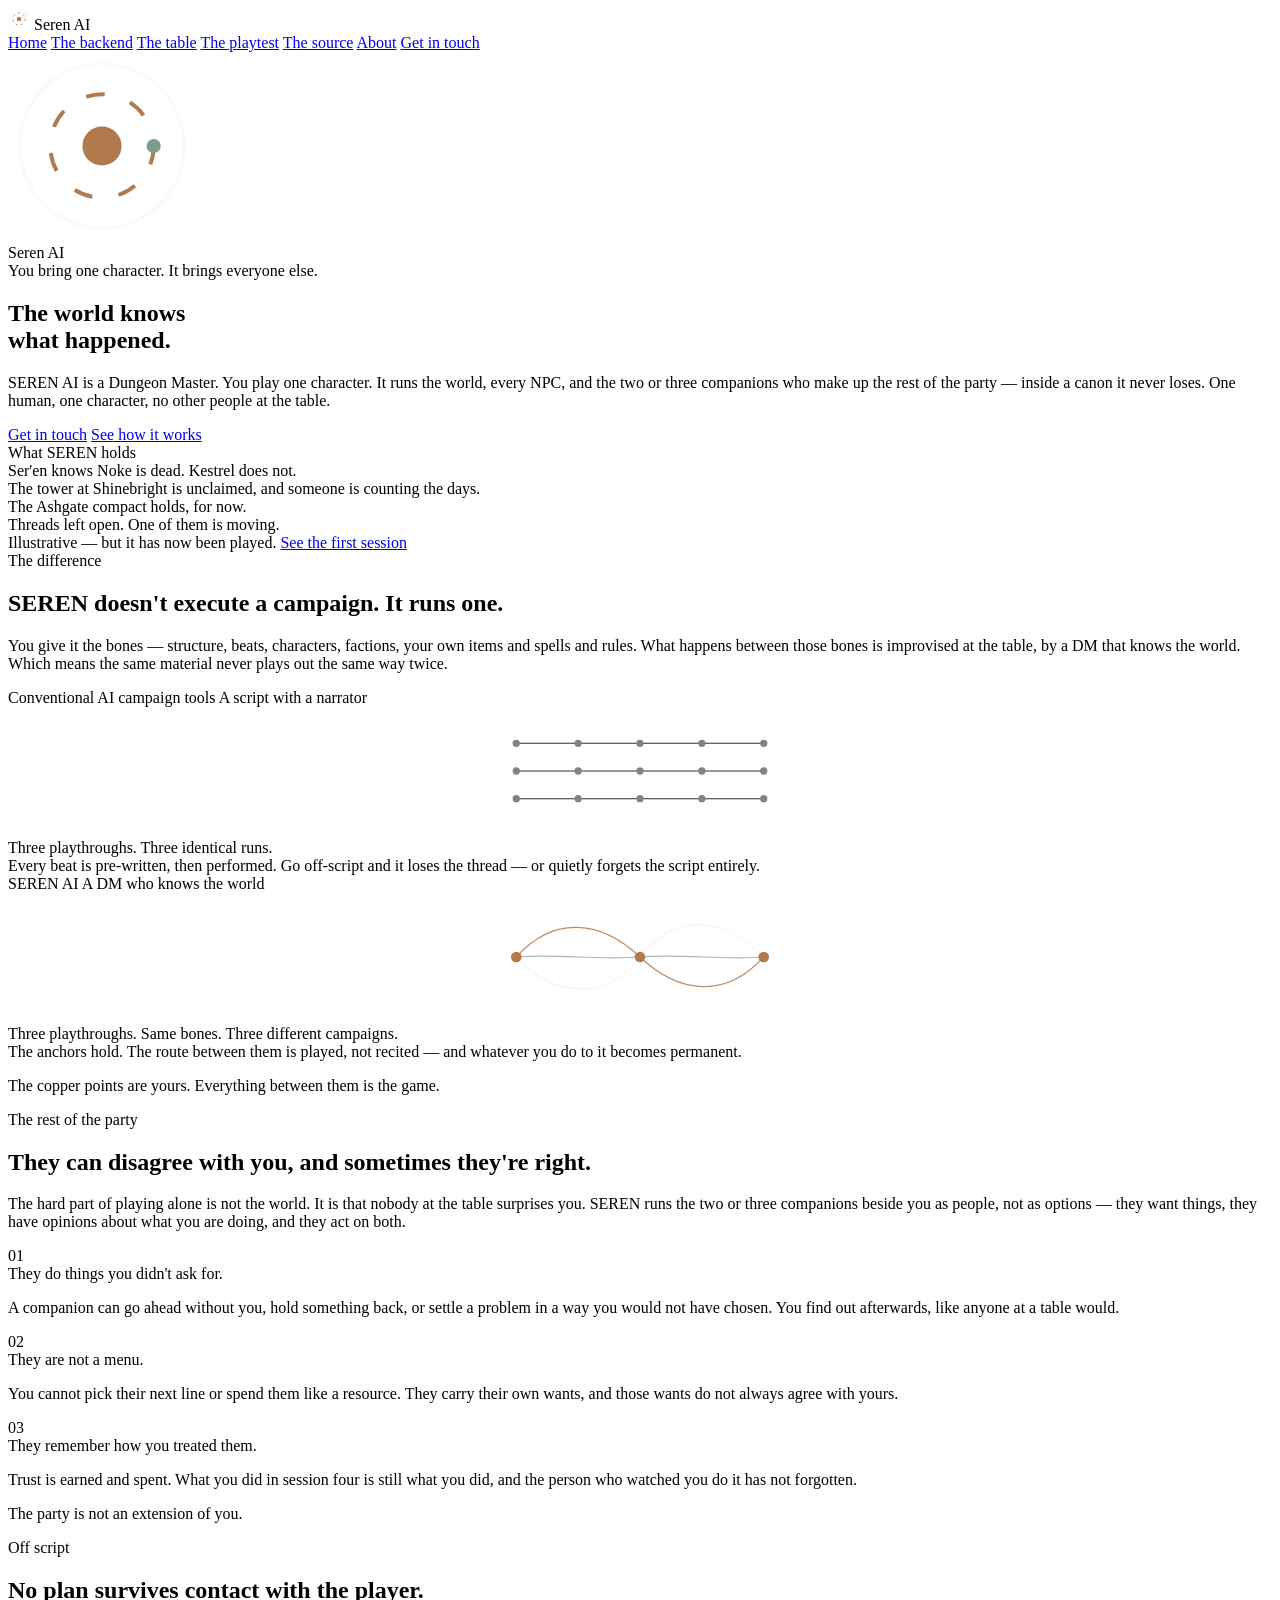
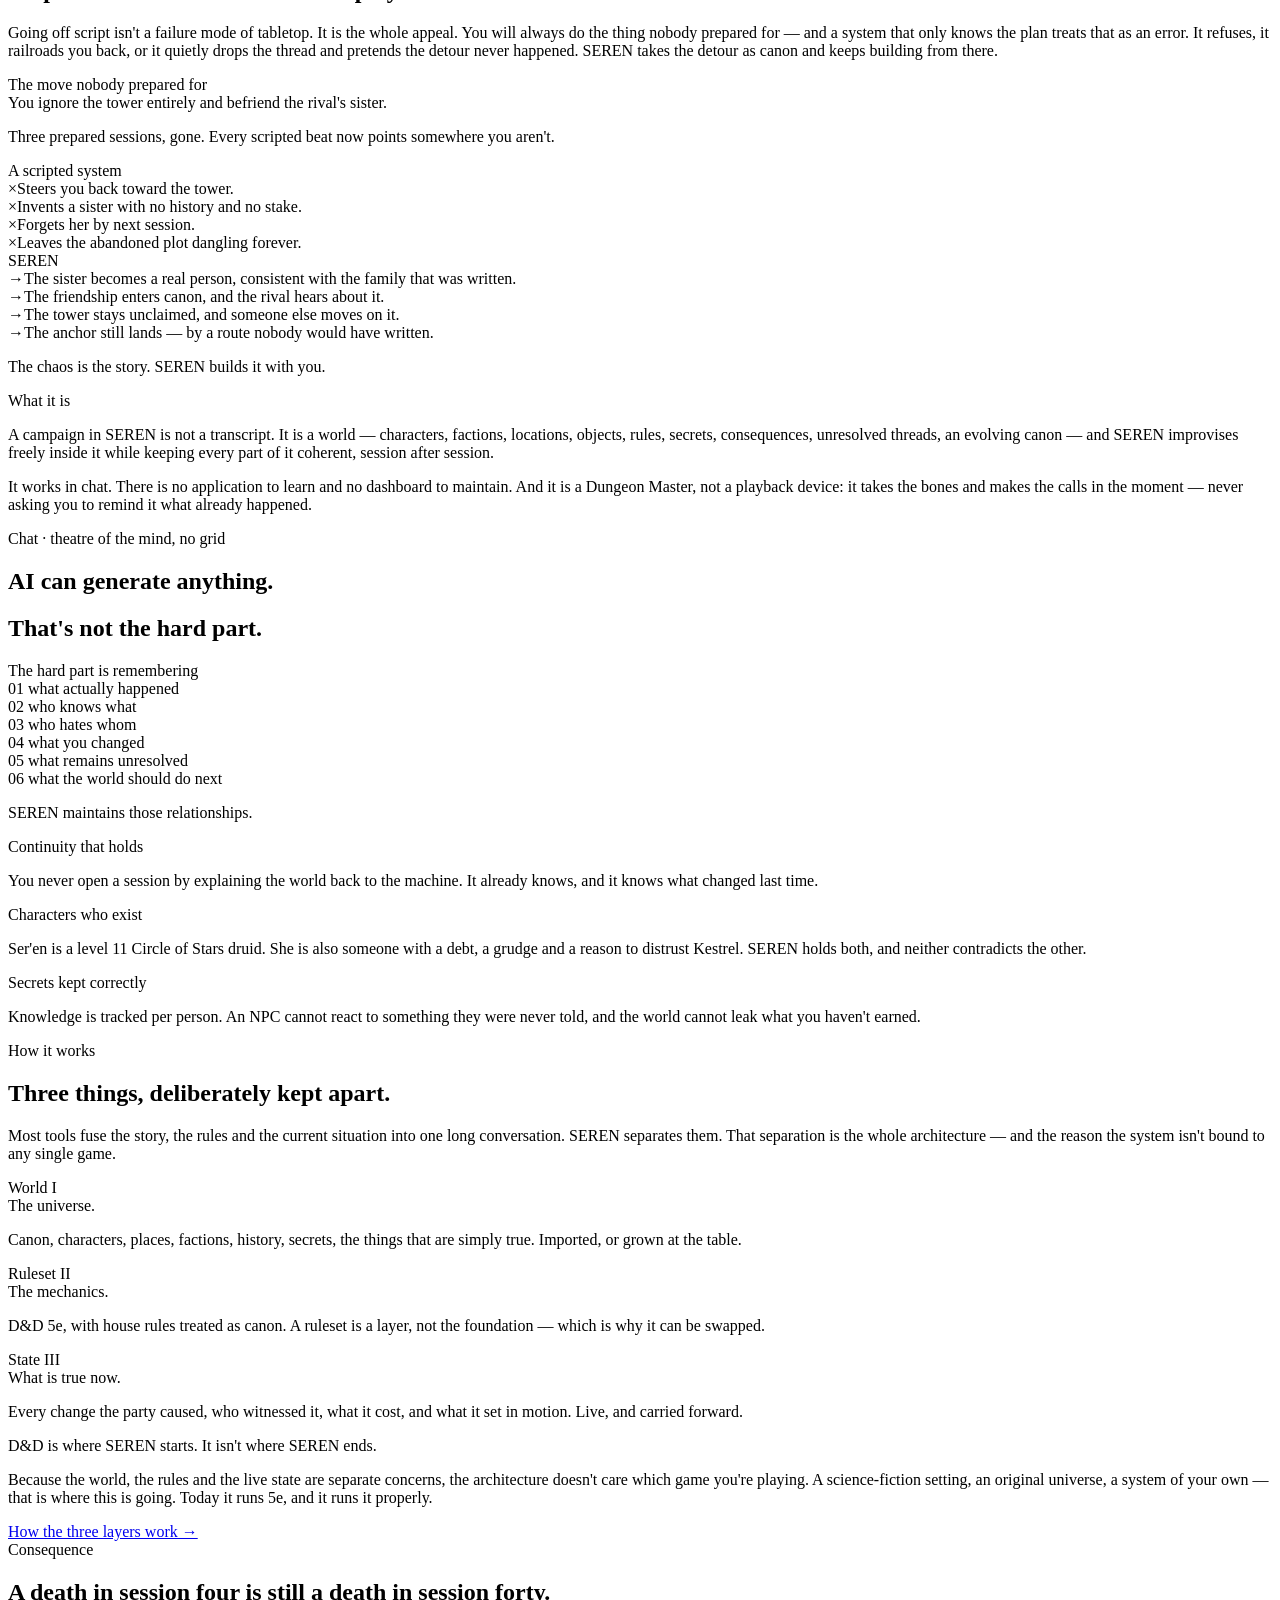
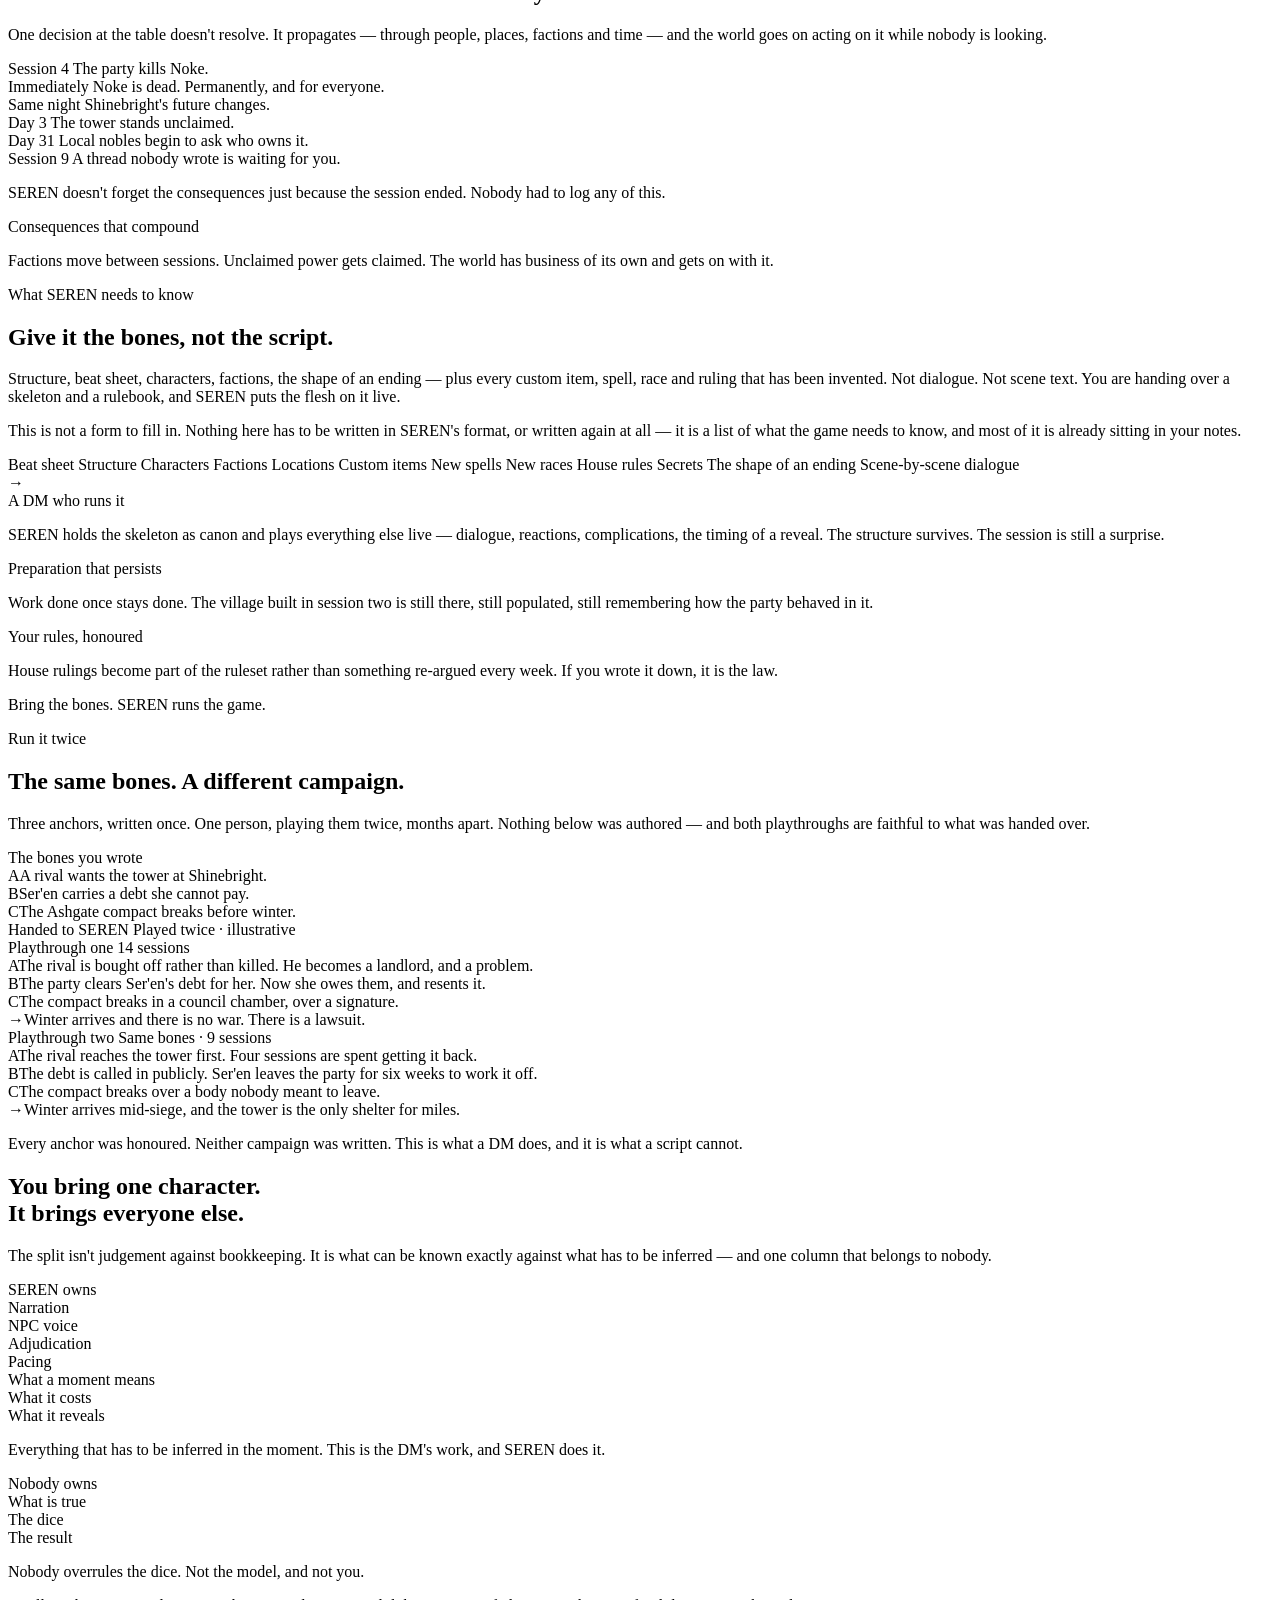
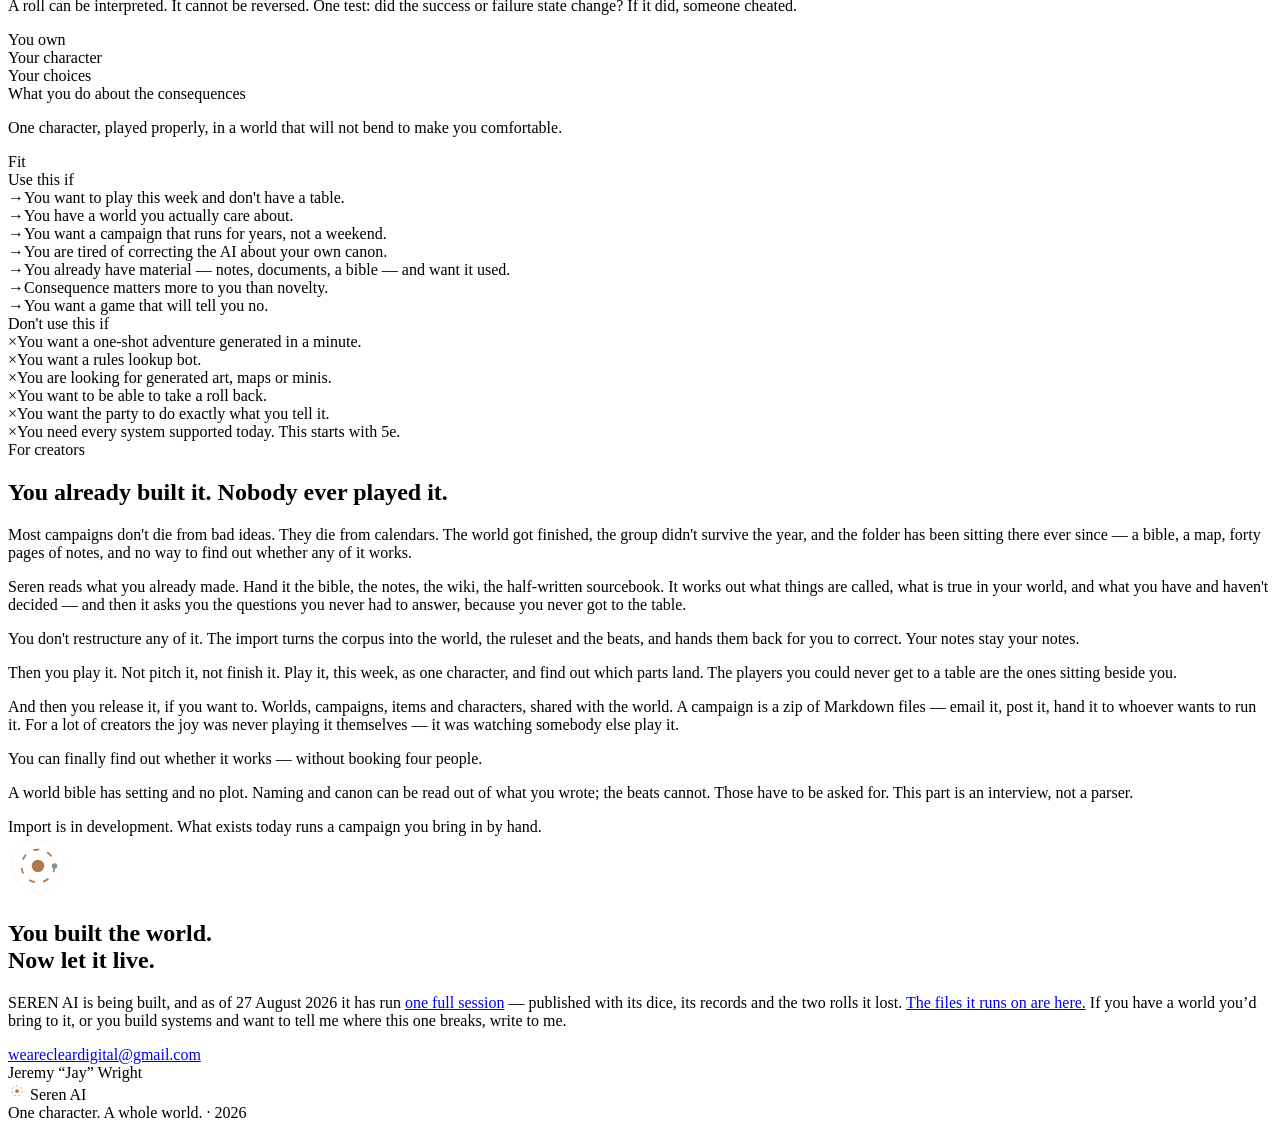
==== commit d81c176d: "The Table gets a page, and the mockup becomes clickable table.html plus table-demo.html - the concep" ====
--- a/index.html
+++ b/index.html
@@ -33,6 +33,7 @@
     <nav class="page-meta-2">
       <a href="index.html" class="nav-btn is-here">Home</a>
       <a href="backend.html" class="nav-btn">The backend</a>
+      <a href="table.html" class="nav-btn">The table</a>
       <a href="playtest.html" class="nav-btn">The playtest</a>
       <a href="source.html" class="nav-btn">The source</a>
       <a href="about.html" class="nav-btn">About</a>
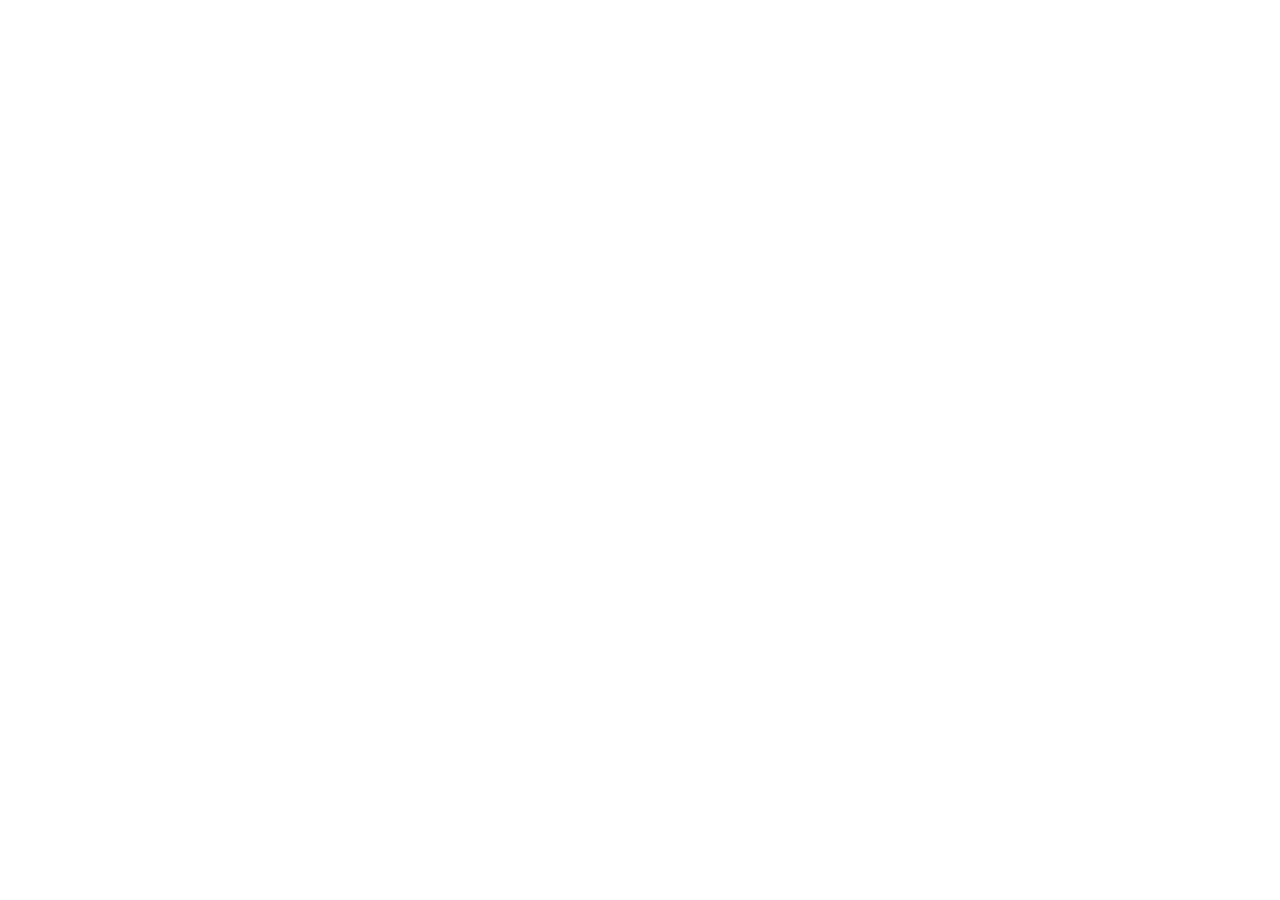
==== commit 1f0728d7: "Point the old site at the new one, and keep the receipts where they are The site now lives at seren-" ====
--- a/index.html
+++ b/index.html
@@ -3,585 +3,34 @@
 <head>
   <meta charset="utf-8">
   <meta name="viewport" content="width=device-width, initial-scale=1">
-  <base href="/seren/">
-  <link rel="canonical" href="https://netmobster.github.io/seren/index.html">
-  <title>SEREN AI — You bring one character. It brings everyone else.</title>
-  <meta name="description" content="A Dungeon Master that runs the world, every NPC and the rest of your party, inside a canon it never loses.">
-  <meta name="theme-color" content="#100d0b">
-  <meta property="og:title" content="SEREN AI — You bring one character. It brings everyone else.">
-  <meta property="og:description" content="A Dungeon Master that runs the world, every NPC and the rest of your party, inside a canon it never loses.">
-  <meta property="og:url" content="https://netmobster.github.io/seren/index.html">
-  <meta property="og:type" content="website">
-  <link rel="preconnect" href="https://fonts.googleapis.com">
-  <link rel="preconnect" href="https://fonts.gstatic.com" crossorigin>
-  <link rel="stylesheet" href="https://fonts.googleapis.com/css2?family=IBM+Plex+Sans:wght@300;700&family=IBM+Plex+Serif:wght@300;700&family=Space+Mono:wght@400;700&display=swap">
-  <link rel="stylesheet" href="seren.css">
+  <meta http-equiv="refresh" content="0; url=https://seren-dm.lovable.app/index.html">
+  <link rel="canonical" href="https://seren-dm.lovable.app/index.html">
+  <title>Moved &mdash; SEREN AI</title>
+  <meta name="robots" content="noindex, follow">
+  <style>
+    :root{color-scheme:dark}
+    body{margin:0;min-height:100vh;display:flex;align-items:center;justify-content:center;
+      background:#100d0b;color:#e8e1d6;font:300 16px/1.7 'IBM Plex Sans',system-ui,sans-serif;
+      padding:32px;text-align:center}
+    .w{max-width:46ch}
+    h1{font:300 1.7rem/1.2 'IBM Plex Serif',Georgia,serif;margin:0 0 14px;letter-spacing:-.01em}
+    p{color:#a39a8f;margin:0 0 18px}
+    a{color:#c89060;font-weight:700;text-decoration:underline;
+      text-decoration-thickness:1px;text-underline-offset:3px}
+    a:hover{color:#e8e1d6}
+    .m{font-family:'Space Mono',ui-monospace,monospace;font-size:10.5px;letter-spacing:.18em;
+      text-transform:uppercase;color:#b07a4e;margin:0 0 20px}
+  </style>
 </head>
 <body>
-<div class="page-box">
-
-  <header class="site-header">
-    <div class="row-3">
-      <svg width="22" height="22" viewBox="0 0 24 24" fill="none" class="page-box-2">
-        <circle cx="12" cy="12" r="10.5" stroke="rgba(232,225,214,.22)" stroke-width="1"></circle>
-        <circle cx="12" cy="12" r="6.6" stroke="#b07a4e" stroke-width="1" stroke-dasharray="2.4 3.4"></circle>
-        <circle cx="12" cy="12" r="2.5" fill="#b07a4e"></circle>
-        <circle cx="18.6" cy="12" r="1.5" fill="#e8e1d6"></circle>
-      </svg>
-      <span class="page-meta">Seren&nbsp;AI</span>
-    </div>
-    <nav class="page-meta-2">
-      <a href="index.html" class="nav-btn is-here">Home</a>
-      <a href="backend.html" class="nav-btn">The backend</a>
-      <a href="table.html" class="nav-btn">The table</a>
-      <a href="playtest.html" class="nav-btn">The playtest</a>
-      <a href="source.html" class="nav-btn">The source</a>
-      <a href="about.html" class="nav-btn">About</a>
-      <a href="#contact" class="nav-btn nav-btn-key">Get in touch</a>
-    </nav>
-  </header>
-
-  <section class="page-box-3">
-    <div class="page-veil"></div>
-    <div class="page-col">
-      <div class="page-row-3">
-        <svg width="188" height="188" viewBox="0 0 24 24" fill="none" class="block">
-          <circle cx="12" cy="12" r="10.5" stroke="rgba(232,225,214,.16)" stroke-width=".4"></circle>
-          <g class="page-box-4">
-            <circle cx="12" cy="12" r="6.6" stroke="#b07a4e" stroke-width=".5" stroke-dasharray="2.4 3.4"></circle>
-            <circle cx="18.6" cy="12" r=".9" fill="#7f9b8c"></circle>
-          </g>
-          <circle cx="12" cy="12" r="2.5" fill="#b07a4e"></circle>
-        </svg>
-        <div class="page-meta-3">Seren AI</div>
-        <div class="page-meta-4">
-          <span class="page-dot"></span>
-          <span>You bring one character. It brings everyone else.</span>
-        </div>
-      </div>
-
-      <h1 class="page-title">The world knows<br><span class="text">what happened.</span></h1>
-      <div class="page-row-4">
-        <p class="page-text">SEREN AI is a Dungeon Master. You play one character. It runs the world, every NPC, and the two or three companions who make up the rest of the party — inside a canon it never loses. One human, one character, no other people at the table.</p>
-        <div class="page-meta-5">
-          <a href="#contact" class="page-box-5">Get in touch</a>
-          <a href="#how" class="page-card-2">See how it works</a>
-        </div>
-
-        <div class="page-row-5">
-          <div class="page-meta-6">What SEREN holds</div>
-          <div class="page-display-2">
-            <div>Ser'en knows Noke is dead. Kestrel does not.</div>
-            <div>The tower at Shinebright is unclaimed, and someone is counting the days.</div>
-            <div>The Ashgate compact holds, for now.</div>
-            <div class="verdigris">Threads left open. One of them is moving.</div>
-          </div>
-          <div class="label-wide">Illustrative &mdash; but it has now been played. <a href="playtest.html" class="dust">See the first session</a></div>
-        </div>
-      </div>
-    </div>
-  </section>
-
-  <section class="page-band">
-    <div class="wrap">
-      <div class="eyebrow">The difference</div>
-      <h2 class="page-title-2">SEREN doesn't execute a campaign. It runs one.</h2>
-      <p class="page-text-2">You give it the bones — structure, beats, characters, factions, your own items and spells and rules. What happens between those bones is improvised at the table, by a DM that knows the world. Which means the same material never plays out the same way twice.</p>
-
-      <div class="page-grid4">
-        <div class="page-row-6">
-          <div class="page-row-2">
-            <span class="label-wide">Conventional AI campaign tools</span>
-            <span class="page-display-3">A script with a narrator</span>
-          </div>
-          <svg viewBox="0 0 280 120" width="100%" height="128" fill="none" class="block">
-            <path d="M24 34H256" stroke="#332e2a" stroke-width="1"></path>
-            <path d="M24 60H256" stroke="#332e2a" stroke-width="1"></path>
-            <path d="M24 86H256" stroke="#332e2a" stroke-width="1"></path>
-            <circle cx="24" cy="34" r="3.4" fill="#8a8077"></circle><circle cx="82" cy="34" r="3.4" fill="#8a8077"></circle><circle cx="140" cy="34" r="3.4" fill="#8a8077"></circle><circle cx="198" cy="34" r="3.4" fill="#8a8077"></circle><circle cx="256" cy="34" r="3.4" fill="#8a8077"></circle>
-            <circle cx="24" cy="60" r="3.4" fill="#8a8077"></circle><circle cx="82" cy="60" r="3.4" fill="#8a8077"></circle><circle cx="140" cy="60" r="3.4" fill="#8a8077"></circle><circle cx="198" cy="60" r="3.4" fill="#8a8077"></circle><circle cx="256" cy="60" r="3.4" fill="#8a8077"></circle>
-            <circle cx="24" cy="86" r="3.4" fill="#8a8077"></circle><circle cx="82" cy="86" r="3.4" fill="#8a8077"></circle><circle cx="140" cy="86" r="3.4" fill="#8a8077"></circle><circle cx="198" cy="86" r="3.4" fill="#8a8077"></circle><circle cx="256" cy="86" r="3.4" fill="#8a8077"></circle>
-          </svg>
-          <div class="page-row-7">
-            <div>Three playthroughs. Three identical runs.</div>
-            <div>Every beat is pre-written, then performed. Go off-script and it loses the thread — or quietly forgets the script entirely.</div>
-          </div>
-        </div>
-        <div class="page-row-8">
-          <div class="page-row-2">
-            <span class="meta-2">SEREN AI</span>
-            <span class="page-display-4">A DM who knows the world</span>
-          </div>
-          <svg viewBox="0 0 280 120" width="100%" height="128" fill="none" class="block">
-            <path d="M24 60C60 20 104 26 140 60C176 94 220 100 256 60" stroke="#b07a4e" stroke-width="1.1" stroke-opacity=".85"></path>
-            <path d="M24 60C62 57 100 63 140 60C180 57 218 63 256 60" stroke="#7f9b8c" stroke-width="1.1" stroke-opacity=".7"></path>
-            <path d="M24 60C58 96 106 104 140 60C174 16 222 24 256 60" stroke="#e8e1d6" stroke-width="1.1" stroke-opacity=".38"></path>
-            <circle cx="24" cy="60" r="5" fill="#b07a4e"></circle>
-            <circle cx="140" cy="60" r="5" fill="#b07a4e"></circle>
-            <circle cx="256" cy="60" r="5" fill="#b07a4e"></circle>
-          </svg>
-          <div class="page-row-9">
-            <div>Three playthroughs. Same bones. Three different campaigns.</div>
-            <div>The anchors hold. The route between them is played, not recited — and whatever you do to it becomes permanent.</div>
-          </div>
-        </div>
-      </div>
-      <p class="page-meta-7">The copper points are yours. Everything between them is the game.</p>
-    </div>
-  </section>
-
-  <section id="party" class="band">
-    <div class="wrap">
-      <div class="eyebrow">The rest of the party</div>
-      <h2 class="title">They can disagree with you, and sometimes they're right.</h2>
-      <p class="text-2">The hard part of playing alone is not the world. It is that nobody at the table surprises you. SEREN runs the two or three companions beside you as people, not as options — they want things, they have opinions about what you are doing, and they act on both.</p>
-
-      <div class="grid4">
-        <div class="row">
-          <span class="party-meta">01</span>
-          <div class="display">They do things you didn't ask for.</div>
-          <p class="body-copy">A companion can go ahead without you, hold something back, or settle a problem in a way you would not have chosen. You find out afterwards, like anyone at a table would.</p>
-        </div>
-        <div class="row">
-          <span class="party-meta">02</span>
-          <div class="display">They are not a menu.</div>
-          <p class="body-copy">You cannot pick their next line or spend them like a resource. They carry their own wants, and those wants do not always agree with yours.</p>
-        </div>
-        <div class="row">
-          <span class="party-meta">03</span>
-          <div class="display">They remember how you treated them.</div>
-          <p class="body-copy">Trust is earned and spent. What you did in session four is still what you did, and the person who watched you do it has not forgotten.</p>
-        </div>
-      </div>
-      <p class="party-display">The party is not an extension of you.</p>
-    </div>
-  </section>
-
-  <section class="band-2">
-    <div class="wrap">
-      <div class="eyebrow">Off script</div>
-      <h2 class="title">No plan survives contact with the player.</h2>
-      <p class="text-2">Going off script isn't a failure mode of tabletop. It is the whole appeal. You will always do the thing nobody prepared for — and a system that only knows the plan treats that as an error. It refuses, it railroads you back, or it quietly drops the thread and pretends the detour never happened. SEREN takes the detour as canon and keeps building from there.</p>
-
-      <div class="party-grid4">
-        <div class="party-row">
-          <div class="party-meta-2">The move nobody prepared for</div>
-          <div class="party-display-2">You ignore the tower entirely and befriend the rival's sister.</div>
-          <p class="body-copy">Three prepared sessions, gone. Every scripted beat now points somewhere you aren't.</p>
-        </div>
-
-        <div class="party-row">
-          <div class="party-meta-2">A scripted system</div>
-          <div class="party-row-2">
-            <div class="row-20"><span class="dust">×</span><span>Steers you back toward the tower.</span></div>
-            <div class="row-20"><span class="dust">×</span><span>Invents a sister with no history and no stake.</span></div>
-            <div class="row-20"><span class="dust">×</span><span>Forgets her by next session.</span></div>
-            <div class="row-20"><span class="dust">×</span><span>Leaves the abandoned plot dangling forever.</span></div>
-          </div>
-        </div>
-
-        <div class="party-row">
-          <div class="party-meta-3">SEREN</div>
-          <div class="party-row-3">
-            <div class="row-20"><span class="verdigris">→</span><span>The sister becomes a real person, consistent with the family that was written.</span></div>
-            <div class="row-20"><span class="verdigris">→</span><span>The friendship enters canon, and the rival hears about it.</span></div>
-            <div class="row-20"><span class="verdigris">→</span><span>The tower stays unclaimed, and someone else moves on it.</span></div>
-            <div class="row-20"><span class="verdigris">→</span><span>The anchor still lands — by a route nobody would have written.</span></div>
-          </div>
-        </div>
-      </div>
-
-      <p class="party-display-3">The chaos is the story. SEREN builds it with you.</p>
-    </div>
-  </section>
-
-  <section id="what" class="band">
-    <div class="what-grid4">
-      <div class="what-meta-2">What it is</div>
-      <div class="what-row">
-        <p class="what-display-2">A campaign in SEREN is not a transcript. It is a world — characters, factions, locations, objects, rules, secrets, consequences, unresolved threads, an evolving canon — and SEREN improvises freely inside it while keeping every part of it coherent, session after session.</p>
-        <p class="what-text">It works in chat. There is no application to learn and no dashboard to maintain. And it is a Dungeon Master, not a playback device: it takes the bones and makes the calls in the moment — never asking you to remind it what already happened.</p>
-        <div class="what-meta-3">
-          <span class="what-dot"></span>
-          <span>Chat · theatre of the mind, no grid</span>
-        </div>
-      </div>
-    </div>
-  </section>
-
-  <section class="band">
-    <div class="wrap">
-      <h2 class="what-title">AI can generate anything.</h2>
-      <h2 class="what-title-2">That's not the hard part.</h2>
-      <div class="eyebrow">The hard part is remembering</div>
-      <div class="row-4">
-        <div class="what-grid3">
-          <span class="what-meta">01</span>
-          <span class="what-display">what actually happened</span>
-        </div>
-        <div class="what-grid3">
-          <span class="what-meta">02</span>
-          <span class="what-display">who knows what</span>
-        </div>
-        <div class="what-grid3">
-          <span class="what-meta">03</span>
-          <span class="what-display">who hates whom</span>
-        </div>
-        <div class="what-grid3">
-          <span class="what-meta">04</span>
-          <span class="what-display">what you changed</span>
-        </div>
-        <div class="what-grid3">
-          <span class="what-meta">05</span>
-          <span class="what-display">what remains unresolved</span>
-        </div>
-        <div class="what-grid3-2">
-          <span class="what-meta">06</span>
-          <span class="what-display">what the world should do next</span>
-        </div>
-      </div>
-      <p class="what-display-3">SEREN maintains those relationships.</p>
-
-      <div class="what-grid4-2">
-        <div class="row-2">
-          <div class="pull">Continuity that holds</div>
-          <p class="body-copy">You never open a session by explaining the world back to the machine. It already knows, and it knows what changed last time.</p>
-        </div>
-        <div class="row-2">
-          <div class="pull">Characters who exist</div>
-          <p class="body-copy">Ser'en is a level 11 Circle of Stars druid. She is also someone with a debt, a grudge and a reason to distrust Kestrel. SEREN holds both, and neither contradicts the other.</p>
-        </div>
-        <div class="row-2">
-          <div class="pull">Secrets kept correctly</div>
-          <p class="body-copy">Knowledge is tracked per person. An NPC cannot react to something they were never told, and the world cannot leak what you haven't earned.</p>
-        </div>
-      </div>
-    </div>
-  </section>
-
-  <section id="how" class="band">
-    <div class="wrap">
-      <div class="eyebrow">How it works</div>
-      <h2 class="title">Three things, deliberately kept apart.</h2>
-      <p class="text-4">Most tools fuse the story, the rules and the current situation into one long conversation. SEREN separates them. That separation is the whole architecture — and the reason the system isn't bound to any single game.</p>
-
-      <div class="how-grid2">
-        <div class="row">
-          <div class="how-row">
-            <span class="eyebrow-bare">World</span>
-            <span class="how-meta-2">I</span>
-          </div>
-          <div class="display">The universe.</div>
-          <p class="how-text">Canon, characters, places, factions, history, secrets, the things that are simply true. Imported, or grown at the table.</p>
-        </div>
-        <div class="row">
-          <div class="how-row">
-            <span class="eyebrow-bare">Ruleset</span>
-            <span class="how-meta-2">II</span>
-          </div>
-          <div class="display">The mechanics.</div>
-          <p class="how-text">D&amp;D 5e, with house rules treated as canon. A ruleset is a layer, not the foundation — which is why it can be swapped.</p>
-        </div>
-        <div class="row">
-          <div class="how-row">
-            <span class="eyebrow-bare">State</span>
-            <span class="how-meta-2">III</span>
-          </div>
-          <div class="display">What is true now.</div>
-          <p class="how-text">Every change the party caused, who witnessed it, what it cost, and what it set in motion. Live, and carried forward.</p>
-        </div>
-      </div>
-
-      <div class="how-grid4">
-        <p class="how-display-5">D&amp;D is where SEREN starts. <span class="text-5">It isn't where SEREN ends.</span></p>
-        <div class="how-row-6">
-          <p class="text-3">Because the world, the rules and the live state are separate concerns, the architecture doesn't care which game you're playing. A science-fiction setting, an original universe, a system of your own — that is where this is going. Today it runs 5e, and it runs it properly.</p>
-          <a href="backend.html" class="how-meta-4">How the three layers work →</a>
-        </div>
-      </div>
-    </div>
-  </section>
-
-  <section class="band-2">
-    <div class="wrap">
-      <div class="eyebrow">Consequence</div>
-      <h2 class="how-title">A death in session four is still a death in session forty.</h2>
-      <p class="how-text-4">One decision at the table doesn't resolve. It propagates — through people, places, factions and time — and the world goes on acting on it while nobody is looking.</p>
-
-      <div class="row-4">
-        <div class="how-grid3-5">
-          <span class="label">Session 4</span>
-          <span class="how-display-6">The party kills Noke.</span>
-        </div>
-        <div class="how-grid3-2">
-          <span class="label">Immediately</span>
-          <span class="how-display-7">Noke is dead. Permanently, and for everyone.</span>
-        </div>
-        <div class="how-grid3-2">
-          <span class="label">Same night</span>
-          <span class="how-display-8">Shinebright's future changes.</span>
-        </div>
-        <div class="how-grid3-2">
-          <span class="label">Day 3</span>
-          <span class="how-display-9">The tower stands unclaimed.</span>
-        </div>
-        <div class="how-grid3-2">
-          <span class="label">Day 31</span>
-          <span class="how-display-10">Local nobles begin to ask who owns it.</span>
-        </div>
-        <div class="how-grid3-6">
-          <span class="meta-3">Session 9</span>
-          <span class="how-display-11">A thread nobody wrote is waiting for you.</span>
-        </div>
-      </div>
-      <div class="how-grid4-2">
-        <p class="how-text-5">SEREN doesn't forget the consequences just because the session ended. Nobody had to log any of this.</p>
-        <div class="row-2">
-          <div class="pull">Consequences that compound</div>
-          <p class="body-copy">Factions move between sessions. Unclaimed power gets claimed. The world has business of its own and gets on with it.</p>
-        </div>
-      </div>
-    </div>
-  </section>
-
-  <section class="band">
-    <div class="wrap">
-      <div class="eyebrow">What SEREN needs to know</div>
-      <h2 class="title">Give it the bones, not the script.</h2>
-      <p class="how-text-6">Structure, beat sheet, characters, factions, the shape of an ending — plus every custom item, spell, race and ruling that has been invented. Not dialogue. Not scene text. You are handing over a skeleton and a rulebook, and SEREN puts the flesh on it live.</p>
-      <p class="how-text-7">This is not a form to fill in. Nothing here has to be written in SEREN's format, or written again at all — it is a list of what the game needs to know, and most of it is already sitting in your notes.</p>
-
-      <div class="how-grid5">
-        <div class="how-row-7">
-          <span class="how-card">Beat sheet</span>
-          <span class="how-card">Structure</span>
-          <span class="how-card">Characters</span>
-          <span class="how-card">Factions</span>
-          <span class="how-card">Locations</span>
-          <span class="how-card">Custom items</span>
-          <span class="how-card">New spells</span>
-          <span class="how-card">New races</span>
-          <span class="how-card">House rules</span>
-          <span class="how-card">Secrets</span>
-          <span class="how-card">The shape of an ending</span>
-          <span class="how-meta-5">Scene-by-scene dialogue</span>
-        </div>
-        <div class="how-meta-6">→</div>
-        <div class="how-card-2">
-          <span class="eyebrow-bare">A DM who runs it</span>
-          <p class="how-text">SEREN holds the skeleton as canon and plays everything else live — dialogue, reactions, complications, the timing of a reveal. The structure survives. The session is still a surprise.</p>
-        </div>
-      </div>
-
-      <div class="how-grid4-3">
-        <div class="row-2">
-          <div class="pull">Preparation that persists</div>
-          <p class="body-copy">Work done once stays done. The village built in session two is still there, still populated, still remembering how the party behaved in it.</p>
-        </div>
-        <div class="row-2">
-          <div class="pull">Your rules, honoured</div>
-          <p class="body-copy">House rulings become part of the ruleset rather than something re-argued every week. If you wrote it down, it is the law.</p>
-        </div>
-      </div>
-      <p class="how-display-12">Bring the bones. SEREN runs the game.</p>
-    </div>
-  </section>
-
-  <section class="band">
-    <div class="wrap">
-      <div class="eyebrow">Run it twice</div>
-      <h2 class="title-2">The same bones. A different campaign.</h2>
-      <p class="text-6">Three anchors, written once. One person, playing them twice, months apart. Nothing below was authored — and both playthroughs are faithful to what was handed over.</p>
-
-      <div class="how-card-3">
-        <span class="how-meta-7">The bones you wrote</span>
-        <div class="how-grid4-4">
-          <div class="how-grid3-3"><span class="meta">A</span><span class="how-display-2">A rival wants the tower at Shinebright.</span></div>
-          <div class="how-grid3-3"><span class="meta">B</span><span class="how-display-2">Ser'en carries a debt she cannot pay.</span></div>
-          <div class="how-grid3-3"><span class="meta">C</span><span class="how-display-2">The Ashgate compact breaks before winter.</span></div>
-        </div>
-      </div>
-
-      <div class="how-meta-8">
-        <span class="how-text-3">Handed to SEREN</span>
-        <span class="how-card-4"></span>
-        <span class="how-text-3">Played twice · illustrative</span>
-      </div>
-
-      <div class="how-grid4-5">
-        <div class="how-row-3">
-          <div class="how-row-4">
-            <span class="meta-2">Playthrough one</span>
-            <span class="how-meta-2">14 sessions</span>
-          </div>
-          <div class="how-row-5">
-            <div class="how-grid3"><span class="how-meta">A</span><span class="how-display">The rival is bought off rather than killed. He becomes a landlord, and a problem.</span></div>
-            <div class="how-grid3"><span class="how-meta">B</span><span class="how-display">The party clears Ser'en's debt for her. Now she owes them, and resents it.</span></div>
-            <div class="how-grid3"><span class="how-meta">C</span><span class="how-display">The compact breaks in a council chamber, over a signature.</span></div>
-            <div class="how-grid3-4"><span class="how-meta-3">→</span><span class="how-display-3">Winter arrives and there is no war. There is a lawsuit.</span></div>
-          </div>
-        </div>
-        <div class="how-row-3">
-          <div class="how-row-4">
-            <span class="meta-2">Playthrough two</span>
-            <span class="how-meta-2">Same bones · 9 sessions</span>
-          </div>
-          <div class="how-row-5">
-            <div class="how-grid3"><span class="how-meta">A</span><span class="how-display">The rival reaches the tower first. Four sessions are spent getting it back.</span></div>
-            <div class="how-grid3"><span class="how-meta">B</span><span class="how-display">The debt is called in publicly. Ser'en leaves the party for six weeks to work it off.</span></div>
-            <div class="how-grid3"><span class="how-meta">C</span><span class="how-display">The compact breaks over a body nobody meant to leave.</span></div>
-            <div class="how-grid3-4"><span class="how-meta-3">→</span><span class="how-display-3">Winter arrives mid-siege, and the tower is the only shelter for miles.</span></div>
-          </div>
-        </div>
-      </div>
-      <p class="how-text-8">Every anchor was honoured. Neither campaign was written. This is what a DM does, and it is what a script cannot.</p>
-    </div>
-  </section>
-
-  <section class="band">
-    <div class="wrap">
-      <h2 class="how-title-2">You bring one character.<br><span class="text">It brings everyone else.</span></h2>
-      <p class="how-text-9">The split isn't judgement against bookkeeping. It is what can be known exactly against what has to be inferred — and one column that belongs to nobody.</p>
-      <div class="grid4">
-        <div class="how-row-2">
-          <div class="how-meta-9">SEREN owns</div>
-          <div class="how-display-13">
-            <div>Narration</div>
-            <div>NPC voice</div>
-            <div>Adjudication</div>
-            <div>Pacing</div>
-            <div>What a moment means</div>
-            <div>What it costs</div>
-            <div>What it reveals</div>
-          </div>
-          <p class="how-text-2">Everything that has to be inferred in the moment. This is the DM's work, and SEREN does it.</p>
-        </div>
-        <div class="how-row-2">
-          <div class="how-meta-10">Nobody owns</div>
-          <div class="how-display-4">
-            <div>What is true</div>
-            <div>The dice</div>
-            <div>The result</div>
-          </div>
-          <p class="how-display-14">Nobody overrules the dice. Not the model, and not you.</p>
-          <p class="how-text-2">A roll can be interpreted. It cannot be reversed. One test: did the success or failure state change? If it did, someone cheated.</p>
-        </div>
-        <div class="how-row-2">
-          <div class="how-meta-11">You own</div>
-          <div class="how-display-4">
-            <div>Your character</div>
-            <div>Your choices</div>
-            <div>What you do about the consequences</div>
-          </div>
-          <p class="how-text-2">One character, played properly, in a world that will not bend to make you comfortable.</p>
-        </div>
-      </div>
-    </div>
-  </section>
-
-  <section id="fit" class="band-2">
-    <div class="wrap">
-      <div class="fit-meta">Fit</div>
-      <div class="fit-grid4">
-        <div class="fit-row">
-          <div class="fit-display">Use this if</div>
-          <div class="fit-row-2">
-            <div class="row-22"><span class="verdigris">→</span><span>You want to play this week and don't have a table.</span></div>
-            <div class="row-22"><span class="verdigris">→</span><span>You have a world you actually care about.</span></div>
-            <div class="row-22"><span class="verdigris">→</span><span>You want a campaign that runs for years, not a weekend.</span></div>
-            <div class="row-22"><span class="verdigris">→</span><span>You are tired of correcting the AI about your own canon.</span></div>
-            <div class="row-22"><span class="verdigris">→</span><span>You already have material — notes, documents, a bible — and want it used.</span></div>
-            <div class="row-22"><span class="verdigris">→</span><span>Consequence matters more to you than novelty.</span></div>
-            <div class="row-22"><span class="verdigris">→</span><span>You want a game that will tell you no.</span></div>
-          </div>
-        </div>
-        <div class="fit-row">
-          <div class="fit-display-2">Don't use this if</div>
-          <div class="fit-row-3">
-            <div class="row-22"><span class="dust">×</span><span>You want a one-shot adventure generated in a minute.</span></div>
-            <div class="row-22"><span class="dust">×</span><span>You want a rules lookup bot.</span></div>
-            <div class="row-22"><span class="dust">×</span><span>You are looking for generated art, maps or minis.</span></div>
-            <div class="row-22"><span class="dust">×</span><span>You want to be able to take a roll back.</span></div>
-            <div class="row-22"><span class="dust">×</span><span>You want the party to do exactly what you tell it.</span></div>
-            <div class="row-22"><span class="dust">×</span><span>You need every system supported today. This starts with 5e.</span></div>
-          </div>
-        </div>
-      </div>
-    </div>
-  </section>
-
-  <section id="creators" class="band">
-    <div class="wrap">
-      <div class="eyebrow">For creators</div>
-      <h2 class="creators-title">You already built it. Nobody ever played it.</h2>
-
-      <div class="creators-grid4">
-        <div class="creators-row">
-          <p class="creators-text">Most campaigns don't die from bad ideas. They die from calendars. The world got finished, the group didn't survive the year, and the folder has been sitting there ever since — a bible, a map, forty pages of notes, and no way to find out whether any of it works.</p>
-          <p class="creators-text">Seren reads what you already made. Hand it the bible, the notes, the wiki, the half-written sourcebook. It works out what things are called, what is true in your world, and what you have and haven't decided — and then it asks you the questions you never had to answer, because you never got to the table.</p>
-          <p class="creators-text">You don't restructure any of it. The import turns the corpus into the world, the ruleset and the beats, and hands them back for you to correct. Your notes stay your notes.</p>
-          <p class="creators-text">Then you play it. Not pitch it, not finish it. Play it, this week, as one character, and find out which parts land. The players you could never get to a table are the ones sitting beside you.</p>
-          <p class="creators-text">And then you release it, if you want to. Worlds, campaigns, items and characters, shared with the world. A campaign is a zip of Markdown files — email it, post it, hand it to whoever wants to run it. For a lot of creators the joy was never playing it themselves — it was watching somebody else play it.</p>
-        </div>
-        <div class="creators-row-2">
-          <p class="creators-display">You can finally find out whether it works — without booking four people.</p>
-          <p class="text-3">A world bible has setting and no plot. Naming and canon can be read out of what you wrote; the beats cannot. Those have to be asked for. This part is an interview, not a parser.</p>
-        </div>
-      </div>
-
-      <div class="creators-meta">
-        <span class="creators-dot"></span>
-        <span>Import is in development. What exists today runs a campaign you bring in by hand.</span>
-      </div>
-    </div>
-  </section>
-
-  <section id="contact" class="creators-box">
-    <div class="contact-veil"></div>
-    <div class="contact-row">
-      <svg width="60" height="60" viewBox="0 0 24 24" fill="none" class="block">
-        <circle cx="12" cy="12" r="10.5" stroke="rgba(232,225,214,.16)" stroke-width=".6"></circle>
-        <g class="contact-box">
-          <circle cx="12" cy="12" r="6.6" stroke="#b07a4e" stroke-width=".7" stroke-dasharray="2.4 3.4"></circle>
-          <circle cx="18.6" cy="12" r="1.1" fill="#7f9b8c"></circle>
-        </g>
-        <circle cx="12" cy="12" r="2.5" fill="#b07a4e"></circle>
-      </svg>
-      <h2 class="contact-title">You built the world.<br><span class="text">Now let it live.</span></h2>
-      <p class="contact-text">SEREN AI is being built, and as of 27 August 2026 it has run <a href="playtest.html" class="dust">one full session</a> &mdash; published with its dice, its records and the two rolls it lost. <a href="source.html" class="dust">The files it runs on are here.</a> If you have a world you&rsquo;d bring to it, or you build systems and want to tell me where this one breaks, write to me.</p>
-      <div class="contact-row-2">
-        <a href="mailto:wearecleardigital@gmail.com" class="contact-display">wearecleardigital@gmail.com</a>
-        <div class="contact-meta">Jeremy “Jay” Wright</div>
-      </div>
-    </div>
-  </section>
-
-  <footer class="row-5">
-    <div class="row-3">
-      <svg width="18" height="18" viewBox="0 0 24 24" fill="none" class="block">
-        <circle cx="12" cy="12" r="10.5" stroke="rgba(232,225,214,.2)" stroke-width="1"></circle>
-        <circle cx="12" cy="12" r="6.6" stroke="#b07a4e" stroke-width="1" stroke-dasharray="2.4 3.4"></circle>
-        <circle cx="12" cy="12" r="2.5" fill="#b07a4e"></circle>
-      </svg>
-      <span class="meta-4">Seren&nbsp;AI</span>
-    </div>
-    <div class="label">One character. A whole world. · 2026</div>
-  </footer>
-
-</div>
-<script type="text/x-dc" data-dc-script="" data-props="{&quot;heroHeadline&quot;:{&quot;editor&quot;:&quot;enum&quot;,&quot;options&quot;:[&quot;The world knows what happened&quot;,&quot;Nobody overrules the dice&quot;,&quot;One character. A whole world.&quot;],&quot;default&quot;:&quot;The world knows what happened&quot;,&quot;tsType&quot;:&quot;string&quot;,&quot;section&quot;:&quot;Hero&quot;}}">
-class Component extends DCLogic {
-  renderVals() {
-    const h = this.props.heroHeadline ?? "The world knows what happened";
-    return {
-      showUncanny: h === "The world knows what happened",
-      showDice: h === "Nobody overrules the dice",
-      showOne: h === "One character. A whole world."
-    };
-  }
-}
-</script>
-
-
+  <div class="w">
+    <p class="m">Seren&nbsp;AI &middot; moved</p>
+    <h1>You bring one character. It brings everyone else.</h1>
+    <p>This page now lives at <a href="https://seren-dm.lovable.app/index.html">seren-dm.lovable.app/index.html</a>. You should be sent there
+    automatically &mdash; if not, the link works.</p>
+    <p style="font-size:13.5px">Old links are kept alive on purpose: they are cited in
+    published writing, and a dead citation is worse than a redirect.</p>
+  </div>
+  <script>location.replace("https://seren-dm.lovable.app/index.html");</script>
 </body>
 </html>
